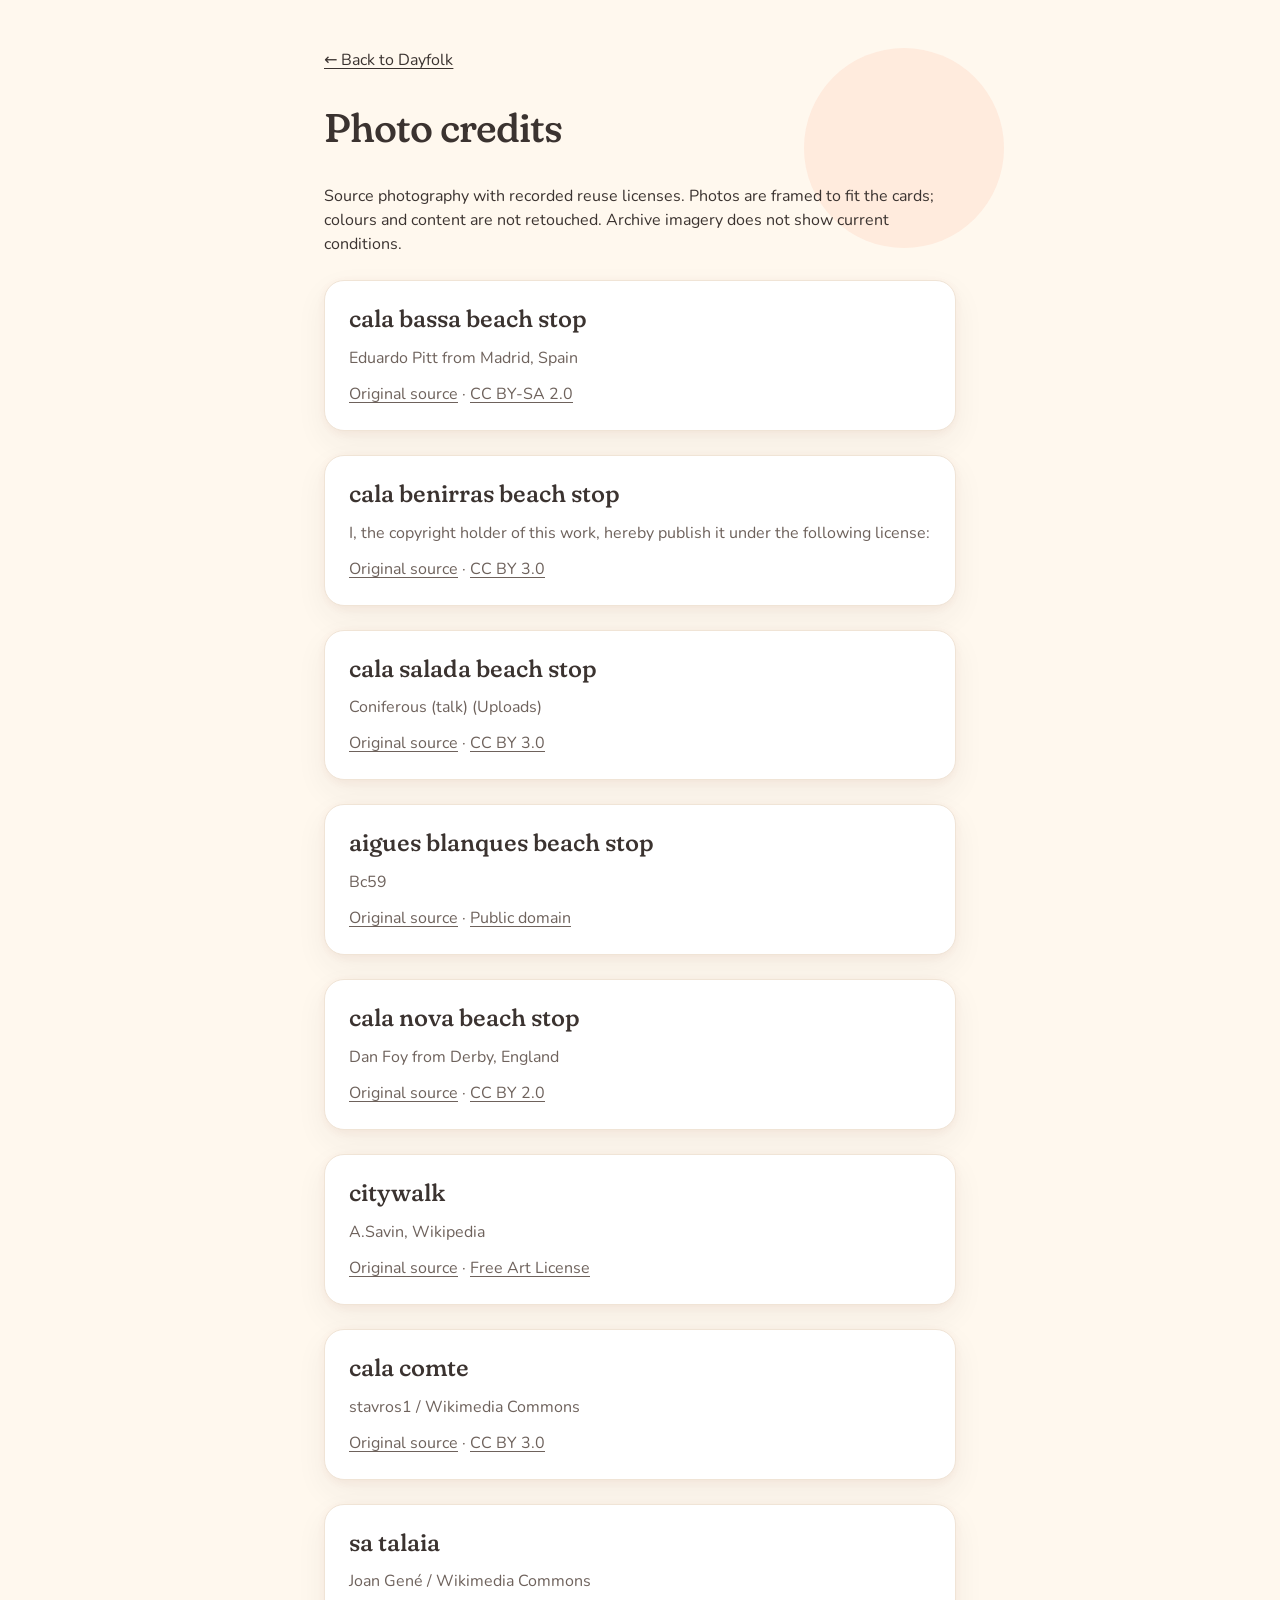
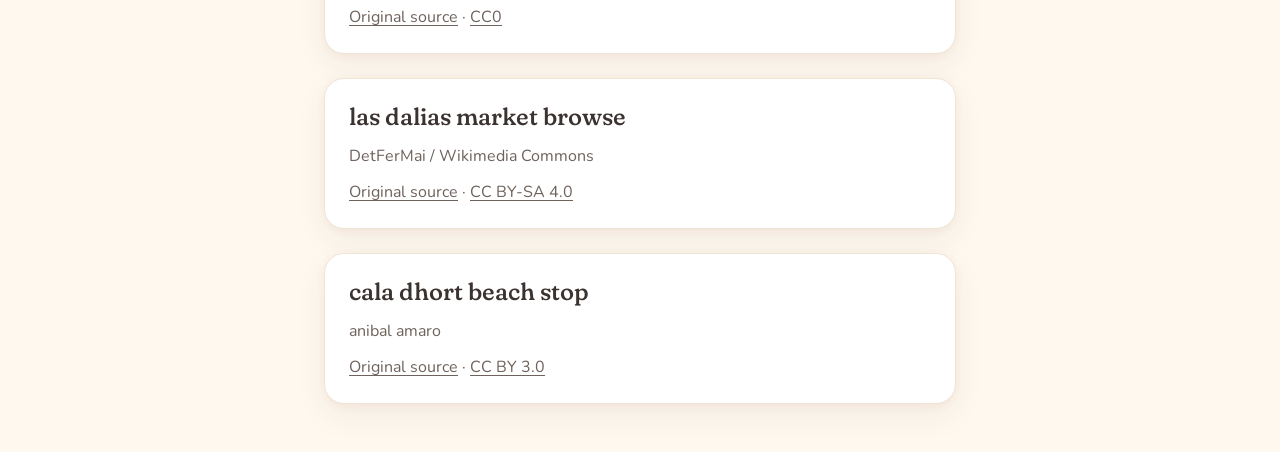
==== credits.html @ a199639f "Publish Dayfolk website with licensed photos and public source credits" ====
<!doctype html><html lang="en"><head><meta charset="utf-8"><meta name="viewport" content="width=device-width,initial-scale=1"><title>Photo credits — Dayfolk</title><link rel="stylesheet" href="summer-planner.css"></head><body><main class="setup-screen"><a href="index.html">← Back to Dayfolk</a><h1 style="margin:32px 0">Photo credits</h1><p>Source photography with recorded reuse licenses. Photos are framed to fit the cards; colours and content are not retouched. Archive imagery does not show current conditions.</p><section class="taste-note" style="margin-top:24px"><h2>cala bassa beach stop</h2><p>Eduardo Pitt from Madrid, Spain</p><p><a href="https://commons.wikimedia.org/wiki/File:Cala_Bassa_(Ibiza)_(190295961).jpg">Original source</a> · <a href="https://creativecommons.org/licenses/by-sa/2.0/">CC BY-SA 2.0</a></p></section><section class="taste-note" style="margin-top:24px"><h2>cala benirras beach stop</h2><p>I, the copyright holder of this work, hereby publish it under the following license:</p><p><a href="https://commons.wikimedia.org/wiki/File:Cala_Benirras_Ibiza_18_May_2011_(1).JPG">Original source</a> · <a href="https://creativecommons.org/licenses/by/3.0/">CC BY 3.0</a></p></section><section class="taste-note" style="margin-top:24px"><h2>cala salada beach stop</h2><p>Coniferous (talk) (Uploads)</p><p><a href="https://commons.wikimedia.org/wiki/File:Cala_Salada,_near_Sant_Antoni.jpg">Original source</a> · <a href="https://creativecommons.org/licenses/by/3.0/">CC BY 3.0</a></p></section><section class="taste-note" style="margin-top:24px"><h2>aigues blanques beach stop</h2><p>Bc59</p><p><a href="https://commons.wikimedia.org/wiki/File:Platja_de_s%27Aigua_Blanca_Eivissa.jpg">Original source</a> · <a href="https://commons.wikimedia.org/">Public domain</a></p></section><section class="taste-note" style="margin-top:24px"><h2>cala nova beach stop</h2><p>Dan Foy from Derby, England</p><p><a href="https://commons.wikimedia.org/wiki/File:Cala_Nova_Eivissa.jpg">Original source</a> · <a href="https://creativecommons.org/licenses/by/2.0/">CC BY 2.0</a></p></section><section class="taste-note" style="margin-top:24px"><h2>citywalk</h2><p>A.Savin, Wikipedia</p><p><a href="https://commons.wikimedia.org/wiki/File:Ibiza_City_from_Mirador_asv2023-04_img6.jpg">Original source</a> · <a href="https://artlibre.org/licence/lal/en/">Free Art License</a></p></section><section class="taste-note" style="margin-top:24px"><h2>cala comte</h2><p>stavros1 / Wikimedia Commons</p><p><a href="https://commons.wikimedia.org/wiki/File:Cala_Conta_Ibiza_17_May_2011_(1).JPG">Original source</a> · <a href="https://creativecommons.org/licenses/by/3.0/">CC BY 3.0</a></p></section><section class="taste-note" style="margin-top:24px"><h2>sa talaia</h2><p>Joan Gené / Wikimedia Commons</p><p><a href="https://commons.wikimedia.org/wiki/File:Sant_Josep_de_sa_Talaia._Talaiassa._Vistes_(3).jpg">Original source</a> · <a href="https://creativecommons.org/publicdomain/zero/1.0/">CC0</a></p></section><section class="taste-note" style="margin-top:24px"><h2>las dalias market browse</h2><p>DetFerMai / Wikimedia Commons</p><p><a href="https://commons.wikimedia.org/wiki/File:Mercadillo_Las_Dalias_en_Ibiza.jpg">Original source</a> · <a href="https://creativecommons.org/licenses/by-sa/4.0/">CC BY-SA 4.0</a></p></section><section class="taste-note" style="margin-top:24px"><h2>cala dhort beach stop</h2><p>anibal amaro</p><p><a href="https://commons.wikimedia.org/wiki/File:Cala_D%C2%B4Hort_-_panoramio.jpg">Original source</a> · <a href="https://creativecommons.org/licenses/by/3.0/">CC BY 3.0</a></p></section></main></body></html>
---- summer-planner.css ----
@import url('https://fonts.googleapis.com/css2?family=Fraunces:SOFT,wght@100,500;100,600&family=Nunito:wght@400;600;700;800&display=swap');
:root {
  color-scheme:light;
  --paper:#FFF8EE;--surface:#FFFFFF;--ink:#3B3330;--muted:#6E625C;--line:#F0E4D6;
  --primary:#B84A34;--primary-hover:#9E3D2B;--coral-tint:#FBE3DA;
  --peach:#FFD9C7;--peach-ink:#9A4A2E;--mint:#CDEFD9;--mint-ink:#2F6B4A;
  --sky:#CFE6F7;--sky-ink:#2C5F86;--lemon:#FFF1B8;--lemon-ink:#7A5E00;
  --lavender:#E3DBF7;--lavender-ink:#5B4A92;--sea:#C9EEEA;--sea-ink:#22665F;
  --rose:#FBD5D5;--rose-ink:#9B2C2C;
  --font-ui:'Nunito',ui-sans-serif,system-ui,sans-serif;--font-heading:'Fraunces',Georgia,serif;
  --text-xs:13px;--text-sm:14px;--text-body:16px;--text-lg:20px;--text-xl:24px;--text-2xl:32px;--text-3xl:40px;
  --space-1:8px;--space-2:16px;--space-3:24px;--space-4:32px;--space-5:40px;--space-6:48px;
  --radius-control:12px;--radius-card:20px;--radius-pill:999px;
  --shadow:0 2px 8px rgba(184,74,52,.06),0 12px 32px rgba(59,51,48,.06);
  --motion:200ms;--ease:ease-out;--category:var(--mint);--category-ink:var(--mint-ink);
}
:root[data-theme='dark']{color-scheme:dark;--paper:#22202E;--surface:#302D3D;--ink:#FFF8EE;--muted:#D2C8C2;--line:#62596D;--coral-tint:#51372F;--peach:#E7C9BB;--mint:#BFDCCB;--sky:#BDD3E4;--lemon:#E8DCA8;--lavender:#CEC7E3;--sea:#B8DAD6;--peach-ink:#7C3924;--mint-ink:#245238;--sky-ink:#244D6B;--lemon-ink:#614B00;--sea-ink:#1B514A;--shadow:0 4px 24px rgba(0,0,0,.18)}
*{box-sizing:border-box} [hidden]{display:none!important} html{scroll-behavior:smooth;scroll-padding-top:24px} body{margin:0;min-width:320px;background:var(--paper);color:var(--ink);font:400 var(--text-body)/1.5 var(--font-ui)}
button,input,select,textarea{font:inherit}button,a,input,select,summary{touch-action:manipulation}button,a,summary{ -webkit-tap-highlight-color:transparent}button{cursor:pointer;color:inherit}a{color:inherit;text-underline-offset:3px}button:disabled{cursor:not-allowed;opacity:.65}button:focus-visible,a:focus-visible,input:focus-visible,select:focus-visible,summary:focus-visible{outline:3px solid var(--ink);outline-offset:4px}h1,h2,h3,p{margin:0}h1,h2,h3{font-family:var(--font-heading);font-weight:500;font-variation-settings:'SOFT' 100;line-height:1.2}h1{font-size:var(--text-3xl);letter-spacing:-.025em}h2{font-size:var(--text-xl)}h3{font-size:var(--text-lg)}p{line-height:1.5}small{font-size:var(--text-sm)}
[data-tint='mint']{--category:var(--mint);--category-ink:var(--mint-ink)}[data-tint='sky']{--category:var(--sky);--category-ink:var(--sky-ink)}[data-tint='peach']{--category:var(--peach);--category-ink:var(--peach-ink)}[data-tint='lemon']{--category:var(--lemon);--category-ink:var(--lemon-ink)}[data-tint='lavender']{--category:var(--lavender);--category-ink:var(--lavender-ink)}[data-tint='sea']{--category:var(--sea);--category-ink:var(--sea-ink)}
.button,.icon-button,.feedback-btn,.move-item,.remove-item,.view-tabs button,.period-tabs button,.filter-chip{min-height:44px;min-width:44px;border:1px solid var(--line);border-radius:var(--radius-control);padding:8px 16px;background:var(--surface);color:var(--ink);font-size:var(--text-body);font-weight:700;transition:background var(--motion) var(--ease),transform var(--motion) var(--ease);text-decoration:none;display:inline-flex;align-items:center;justify-content:center;gap:8px}.button:hover,.feedback-btn:hover,.filter-chip:hover{transform:translateY(-2px)}.button.primary{background:var(--primary);border-color:var(--primary);color:#FFF}.button.primary:hover{background:var(--primary-hover)}.button.secondary,.button.soft{background:var(--surface)}.button.ghost,.icon-button{background:transparent;border-color:transparent}.button.tiny{font-size:var(--text-sm)}.button.primary:disabled{opacity:1;background:var(--line);border-color:var(--line);color:var(--ink)}
input:not([type='checkbox']):not([type='radio']),select{min-width:0;width:100%;min-height:48px;padding:12px 16px;border:1px solid var(--muted);border-radius:var(--radius-control);background:var(--surface);color:var(--ink)}input::placeholder{color:var(--muted);opacity:1}input[type='checkbox'],input[type='radio']{width:24px;height:24px;accent-color:var(--sea-ink);flex-shrink:0;margin:0}.check-label{display:flex;align-items:center;gap:16px;min-height:48px;padding:8px 0}label{font-weight:700}.setup-field{display:grid;gap:8px;font-size:16px}.setup-field>span{display:flex;gap:12px;align-items:center}.setup-field small,.field-hint{color:var(--muted);font-weight:400;font-size:14px}.form-error{background:var(--rose);color:var(--rose-ink);padding:16px;border-radius:12px}
.skip-link{position:fixed;top:8px;left:8px;transform:translateY(-200%);z-index:100;background:var(--surface);padding:16px}.skip-link:focus{transform:none}.brand{display:flex;align-items:center;gap:12px;font-size:24px;font-weight:800;letter-spacing:-.04em}.brand-mark{display:grid;place-items:center;background:var(--lemon);color:var(--lemon-ink);width:44px;height:44px;border-radius:50%;font-size:24px}.eyebrow,.rail-caption{font-family:var(--font-ui);font-size:13px;letter-spacing:.06em;color:var(--muted);margin-bottom:8px;font-weight:800}.setup-screen{max-width:680px;margin:0 auto;padding:48px 24px;min-height:100vh;position:relative}.setup-screen:before{content:'';position:absolute;z-index:-1;width:200px;height:200px;border-radius:50%;background:var(--peach);opacity:.45;top:48px;right:-24px}.setup-brand{margin-bottom:40px}.setup-progress{display:flex;gap:8px;margin-bottom:32px}.setup-progress span{height:6px;flex:1;background:var(--line);border-radius:999px}.setup-progress span.active{background:var(--sea-ink)}.setup-step{display:grid;gap:24px}.setup-step h1{font-size:40px}.setup-step>.eyebrow{display:none}.setup-step>p:not(.eyebrow){color:var(--muted)}.setup-options,.setup-fields,.form-grid{display:grid;grid-template-columns:repeat(2,minmax(0,1fr));gap:16px}.choice-card{display:flex;align-items:flex-start;gap:12px;padding:20px;background:var(--surface);border:1px solid var(--line);border-radius:20px;cursor:pointer}.choice-card:has(input:checked){background:var(--sea);border-color:var(--sea-ink);color:var(--sea-ink)}.choice-card strong,.choice-card small{display:block}.choice-card small{font-size:14px;font-weight:400;margin-top:4px}.setup-hint,.setup-summary{padding:16px;background:var(--surface);border-radius:16px;color:var(--muted);font-size:16px}.setup-summary{background:var(--mint);color:var(--mint-ink)}.setup-actions{display:flex;justify-content:flex-end;gap:16px;margin-top:32px}.setup-actions .primary{min-width:160px}
.app-shell{max-width:1600px;margin:auto;display:grid;grid-template-columns:224px minmax(0,1fr);min-height:100vh}.side-rail{padding:32px 24px;display:flex;flex-direction:column;gap:48px;border-right:1px solid var(--line)}.rail-nav{display:grid;gap:8px}.rail-link{display:flex;align-items:center;gap:12px;min-height:48px;padding:12px;border:0;border-radius:12px;text-decoration:none;background:transparent;font-weight:700;font-size:16px}.rail-link.active{background:var(--coral-tint);color:var(--ink)}.rail-icon{width:24px;text-align:center}.rail-count{margin-left:auto}.rail-bottom{margin-top:auto}.mini-note{background:var(--lemon);color:var(--lemon-ink);padding:20px;border-radius:20px}.mini-note strong{display:block;margin-bottom:8px}.mini-note p{font-size:14px}.main-area{padding:32px clamp(16px,3vw,48px) 64px;min-width:0}.topline,.top-actions,.crumb{display:flex;align-items:center;gap:16px;flex-wrap:wrap}.topline{justify-content:space-between;color:var(--muted);font-size:14px}.crumb .pin,.avatar,.live-dot,.context-sep,.edit-pencil{display:none}.date-pill{font-weight:700}.live-pill{font-size:13px}.intro{display:flex;justify-content:space-between;align-items:flex-end;gap:24px;margin:40px 0 24px}.intro h1{font-size:40px}.intro-copy{color:var(--muted);max-width:500px;margin-top:16px}.edit-budget{max-width:192px}.edit-budget label{font-size:14px}.budget-input{margin-top:8px}.daily-context{display:flex;flex-wrap:wrap;align-items:center;gap:8px 16px;color:var(--muted);margin-bottom:24px;font-size:14px}.area-hint{font-size:13px}.trailer,.idea-photo,.photo-overlay,.catalog-illustration{display:none!important}.planner-toolbar{display:flex;justify-content:space-between;align-items:center;gap:16px;padding-bottom:24px}.view-tabs{display:flex;border:1px solid var(--line);border-radius:16px;padding:4px;background:var(--surface)}.view-tabs button{border:0;background:transparent}.view-tabs button.active{background:var(--sea);color:var(--sea-ink)}.layout-grid{display:grid;grid-template-columns:minmax(0,1fr) minmax(320px,.85fr);gap:32px;align-items:start}.layout-grid>aside{display:grid;gap:24px;min-width:0}.section-head{margin:8px 0 24px}.section-head p{color:var(--muted);margin-top:12px}.type-filters{display:flex;flex-wrap:wrap;gap:8px;align-items:flex-start;margin:0 0 16px}.filter-chip{font-size:14px;border-radius:999px;padding:8px 12px;font-weight:700}.filter-chip.active{background:var(--category);color:var(--category-ink);border-color:var(--category-ink)}.more-interests{position:relative}.more-interests>summary{min-height:44px;display:flex;align-items:center;padding:8px 12px;border:1px solid var(--line);border-radius:999px;font-size:14px;font-weight:700;background:var(--surface)}.more-interests>div{display:flex;flex-wrap:wrap;gap:8px;max-width:360px;padding:16px;background:var(--surface);border-radius:16px;border:1px solid var(--line);margin-top:8px}.results-note{font-size:14px;color:var(--muted);margin-bottom:16px}.results-empty,.saved-empty,.plan-empty{padding:16px;color:var(--muted);font-size:16px}.ideas-list{display:grid;gap:16px}.idea-card{grid-template-columns:minmax(0,1fr);gap:16px;padding:24px;background:var(--surface);border:1px solid var(--line);border-radius:20px;box-shadow:var(--shadow)}.idea-topline{display:flex;align-items:center;gap:8px;flex-wrap:wrap;margin-bottom:12px}.cost-badge,.status-tag,.taste-chip{display:inline-flex;align-items:center;gap:8px;padding:4px 12px;border-radius:999px;background:var(--category);color:var(--category-ink);font-size:14px;font-weight:700}.cost-badge.free{background:var(--mint);color:var(--mint-ink)}.cost-badge.free:before{content:'✓'}.cost-badge.paid{background:var(--lemon);color:var(--lemon-ink)}.idea-title{font-size:24px}.idea-sub,.idea-facts{margin-top:16px;color:var(--muted);font-size:16px}.idea-facts{display:flex;flex-wrap:wrap;gap:8px 16px}.source-row{margin-top:16px;color:var(--muted);font-size:14px;line-height:1.6}.source-chip{font-size:14px}.activity-details{margin-top:16px}.activity-details summary,details>summary{cursor:pointer;min-height:44px;padding:8px 0;font-size:14px;color:var(--muted);font-weight:700}.idea-actions{display:flex;flex-wrap:wrap;gap:12px;align-items:center}.price{font-size:20px;font-weight:800;margin-right:auto}.price small{display:block;font-size:13px;font-weight:400;color:var(--muted)}.feedback-actions{display:flex;gap:8px;width:100%}.feedback-btn{flex:1;font-size:14px;font-weight:700;padding:8px}.feedback-btn.selected{background:var(--category);color:var(--category-ink);border-color:var(--category-ink)}.feedback-panel{border-top:1px solid var(--line);padding-top:16px}.feedback-panel p{font-weight:700;margin-bottom:12px}.reason-list{display:flex;flex-wrap:wrap;gap:8px}.reason{font:inherit;font-size:14px;min-height:44px;padding:8px 12px;border:1px solid var(--line);border-radius:12px;background:var(--surface);color:var(--ink)}.reason.selected{background:var(--sea);color:var(--sea-ink);border-color:var(--sea-ink)}#showMoreIdeas{width:100%;margin:24px 0 8px}.small-print{font-size:14px;color:var(--muted);margin-top:24px}.hidden-tours{margin:16px 0}.hidden-tours .idea-card{margin-top:16px}.snack-strip{background:var(--lemon);color:var(--lemon-ink);padding:20px;border-radius:20px;display:flex;gap:16px;flex-wrap:wrap;align-items:center;margin:24px 0}.snack-strip strong{display:block}.snack-strip p{font-size:14px}
.plan-panel,.taste-note,.saved-box{padding:24px;background:var(--surface);border:1px solid var(--line);border-radius:20px;box-shadow:var(--shadow)}.plan-top{display:flex;align-items:center;justify-content:space-between;gap:16px}.plan-day{font-size:14px;color:var(--muted)}.period-tabs{display:flex;flex-wrap:wrap;gap:8px;margin-top:16px}.period-tabs button{font-size:14px;padding:8px 12px}.period-tabs .active{background:var(--sea);color:var(--sea-ink);border-color:var(--sea-ink)}.plan-total{display:flex;justify-content:space-between;align-items:center;gap:16px;margin-top:24px;padding:16px 0;border-top:1px solid var(--line)}.plan-total span,.plan-total small{font-size:14px;color:var(--muted)}.plan-total strong{font-size:24px}.day-progress{display:flex;align-items:center;gap:16px;margin:24px 0}.day-progress p{font-size:14px;color:var(--muted);margin-top:4px}.progress-ring{--progress:0%;width:56px;height:56px;flex-shrink:0;border-radius:50%;display:grid;place-items:center;background:conic-gradient(var(--sea-ink) var(--progress),var(--line) 0)}.progress-ring span{display:grid;place-items:center;width:44px;height:44px;border-radius:50%;background:var(--surface);font-weight:800}.dayparts{display:grid;gap:24px}.daypart{background:var(--paper);border-radius:16px;padding:16px;min-width:0}.daypart-head{display:flex;justify-content:space-between;align-items:center;font-weight:800;margin-bottom:8px}.daypart-items{display:grid;gap:8px}.daypart.drag-over{outline:2px dashed var(--sea-ink)}.plan-item{display:grid;grid-template-columns:32px minmax(0,1fr) auto;gap:8px;align-items:start;padding:16px 8px;background:var(--surface);border-radius:12px;border-left:4px solid var(--category)}.plan-time{display:flex;align-items:center;justify-content:center;min-height:44px}.plan-time input{cursor:pointer}.plan-item-title{font-size:16px;font-weight:800;overflow-wrap:anywhere}.plan-item-sub{font-size:14px;color:var(--muted);margin-top:4px}.plan-controls{display:flex;flex-direction:column;gap:8px}.move-item,.remove-item{padding:4px;background:transparent;border:0}.remove-item{margin-top:16px}.completed .plan-item-title{text-decoration:line-through}.completed .plan-item-sub:after{content:' · Visited'}.plan-note,.trip-guide{font-size:14px;color:var(--muted);margin-top:24px;line-height:1.5}.plan-note{display:flex;gap:12px}.spark{color:var(--mint-ink)}.nearby-panel{display:none;margin-top:24px}.nearby-panel.open{display:block}.nearby-stop{margin-top:16px}.nearby-stop strong{font-size:14px;display:block;margin-bottom:8px}.nearby-links{display:flex;gap:8px;flex-wrap:wrap}.nearby-links a{display:flex;align-items:center;min-height:44px;padding:8px 12px;background:var(--mint);color:var(--mint-ink);border-radius:12px;font-size:14px}.nearby-note{font-size:14px;color:var(--muted);margin-top:16px}.shop-link{display:block;margin-top:16px;min-height:44px}.taste-note>p{font-size:16px;color:var(--muted);margin-top:12px}.taste-list{display:flex;flex-wrap:wrap;gap:8px;margin-top:16px}.taste-chip{background:var(--sea);color:var(--sea-ink)}.saved-list{display:grid;gap:12px;margin-top:16px}.saved-row{font-size:16px;padding:12px;border-radius:12px;background:var(--paper)}.day-closing{background:var(--lemon);color:var(--lemon-ink);padding:16px;border-radius:16px;margin-bottom:24px;animation:gentle-arrival 200ms ease-out}#finishDay{width:100%;margin-top:24px}
.calendar-heading{display:flex;align-items:center;gap:16px;margin-bottom:16px;flex-wrap:wrap}.calendar-heading h2{flex:1}.calendar-hint{color:var(--muted);margin-bottom:24px}.calendar-grid{display:grid;grid-template-columns:repeat(7,minmax(0,1fr));gap:8px;min-width:0}.weekday-label{font-size:14px;font-weight:800;color:var(--muted);padding:8px}.calendar-cell{display:flex;flex-direction:column;align-items:stretch;gap:8px;text-align:left;min-width:0;min-height:144px;padding:12px 8px;background:var(--surface);border:1px solid var(--line);border-radius:16px}.calendar-cell:hover{border-color:var(--muted)}.calendar-number{align-self:flex-start;display:grid;place-items:center;min-width:32px;min-height:32px;border-radius:50%;font-weight:800}.today .calendar-number{background:var(--primary);color:white}.outside-month{background:var(--paper)}.outside-month .calendar-number{color:var(--muted)}.calendar-event{display:block;background:var(--category);color:var(--category-ink);padding:8px;border-radius:8px;font-size:14px;line-height:1.35;overflow-wrap:anywhere}.calendar-empty{color:var(--muted);font-size:14px}.week-grid .calendar-cell{min-height:320px}
dialog{width:min(640px,calc(100% - 32px));max-height:calc(100dvh - 32px);overflow:auto;padding:32px;background:var(--surface);color:var(--ink);border:1px solid var(--line);border-radius:24px;box-shadow:var(--shadow)}dialog::backdrop{background:rgba(34,32,46,.35)}dialog form{display:grid;gap:20px}.dialog-head{display:flex;align-items:flex-start;justify-content:space-between;gap:16px;margin-bottom:24px}.dialog-head h2{font-size:32px}.dialog-actions{display:flex;gap:16px;justify-content:flex-end;margin-top:24px}#settingsDialog>.setup-field{margin:24px 0}#settingsDialog>details{margin-top:24px}#settingsTools{display:grid;gap:16px}#testRecordPanel{padding:16px;box-shadow:none}.toast{position:fixed;left:50%;bottom:32px;transform:translate(-50%,12px);max-width:min(560px,calc(100% - 32px));padding:16px 24px;border:1px solid var(--line);border-radius:16px;background:var(--surface);color:var(--ink);box-shadow:var(--shadow);z-index:100;opacity:0;pointer-events:none;transition:opacity 200ms ease-out,transform 200ms ease-out;font-size:16px}.toast.show{opacity:1;transform:translate(-50%,0)}.mobile-nav{display:none}@keyframes gentle-arrival{from{opacity:0;transform:translateY(4px)}to{opacity:1;transform:translateY(0)}}
@media(min-width:1200px){.plan-panel{position:relative}.side-rail{position:sticky;top:0;height:100vh}.week-grid .calendar-event{font-size:14px}}
@media(max-width:1100px){.app-shell{grid-template-columns:176px minmax(0,1fr)}.side-rail{padding:24px 16px}.layout-grid{grid-template-columns:minmax(0,1fr)}.layout-grid>aside{grid-row:1}.plan-panel .dayparts{grid-template-columns:repeat(2,minmax(0,1fr))}.calendar-cell{min-height:112px}.calendar-event{font-size:13px}.brand{font-size:20px}}
@media(max-width:700px){.app-shell{display:block}.side-rail{display:none}.main-area{padding:24px 16px 112px}.topline{gap:8px}.top-actions{width:100%;justify-content:space-between}.intro{margin:24px 0;align-items:flex-start;flex-direction:column}.intro h1{font-size:32px}.edit-budget{max-width:100%;width:100%}.edit-budget label{display:flex;align-items:center;justify-content:space-between;gap:16px}.budget-input{max-width:112px;margin:0}.intro-copy{font-size:16px}.planner-toolbar{position:sticky;top:0;background:var(--paper);z-index:5;padding:12px 0 16px;gap:8px}.planner-toolbar>.primary{font-size:14px;padding:8px 12px}.view-tabs button{font-size:14px;padding:8px 12px}.plan-panel,.taste-note,.saved-box,.idea-card{padding:20px}.plan-top{align-items:flex-start}.plan-panel .dayparts{grid-template-columns:1fr}.plan-item{padding:12px 8px}.calendar-grid{gap:4px}.weekday-label{padding:8px 0;font-size:13px}.calendar-cell{padding:8px 4px;min-height:88px;border-radius:12px}.calendar-number{font-size:14px;min-width:24px;min-height:24px}.calendar-event{font-size:13px;padding:4px;max-height:64px;overflow:hidden}.calendar-heading{gap:8px}.calendar-heading h2{font-size:20px}.calendar-heading .button{padding:8px}.calendar-grid.week-grid{display:flex;flex-direction:column}.week-grid .weekday-label{display:none}.week-grid .calendar-cell{min-height:120px;padding:16px}.week-grid .calendar-number{align-self:flex-start}.week-grid .calendar-event{font-size:16px;padding:8px}.mobile-nav{position:fixed;bottom:0;left:0;right:0;display:flex;justify-content:space-around;gap:4px;background:var(--surface);border-top:1px solid var(--line);padding:8px 8px max(8px,env(safe-area-inset-bottom));z-index:20}.mobile-nav a,.mobile-nav button{display:flex;flex-direction:column;align-items:center;justify-content:center;gap:4px;min-width:64px;min-height:52px;border:0;background:none;color:var(--ink);text-decoration:none;font-size:14px}.mobile-nav a>span:first-child{font-size:20px}.toast{bottom:96px}.setup-screen{padding:32px 16px}.setup-screen:before{width:144px;height:144px;right:16px}.setup-step h1{font-size:32px}.setup-brand{margin-bottom:32px}.setup-options,.setup-fields,.form-grid{grid-template-columns:1fr}.choice-card{padding:16px}.setup-actions .primary{flex:1}.setup-step{gap:20px}dialog{padding:24px}.dialog-head h2{font-size:24px}.dialog-actions .primary{flex:1}}
@media(prefers-reduced-motion:reduce){*,*:before,*:after{animation:none!important;transition:none!important;scroll-behavior:auto!important}}
:root[data-reduce-motion='true'] *{animation:none!important;transition:none!important;scroll-behavior:auto!important}
.plan-item{grid-template-columns:44px minmax(0,1fr) auto}.plan-time{width:44px;min-height:44px;cursor:pointer}.personal-timebox summary,.personal-timebox p{font-size:14px}.feedback-panel>details .reason{display:block;margin-top:8px}.toast .button{margin-left:16px}.saved-row>.button{display:block;margin-top:8px}.taste-note h3,.saved-box h3{font-family:var(--font-heading)}.form-grid>.setup-field{min-width:0}#quickParseHint{font-size:14px;color:var(--muted)}#settingsTools>.setup-field small{font-size:14px}#calendarScreen{overflow-x:auto}
@media(max-width:700px){.calendar-grid:not(.week-grid){min-width:344px}.plan-item{grid-template-columns:44px minmax(0,1fr) 44px}}

:root[data-theme="dark"] .progress-ring{background:conic-gradient(var(--sea) var(--progress),var(--line) 0)}:root[data-theme="dark"] .setup-progress span.active{background:var(--sea)}.spark{color:var(--muted)}button:disabled{opacity:1;color:var(--muted);background:var(--paper);border-style:dashed}
/* Photos support choosing; working calendar cells and day blocks remain quiet. */
.trailer{display:grid!important;grid-template-columns:minmax(0,1.25fr) minmax(240px,1fr);overflow:hidden;background:var(--surface);border:1px solid var(--line);border-radius:20px;margin:24px 0 32px;box-shadow:var(--shadow)}.trailer-visual{position:relative;min-height:300px;overflow:hidden;background:var(--sea)}.trailer-visual img{position:absolute;inset:0;width:100%;height:100%;object-fit:cover;object-position:center;display:block}.trailer-incoming{opacity:0;transition:opacity 500ms ease-in-out}.trailer-incoming.visible{opacity:1}.trailer-content{padding:24px;display:flex;flex-direction:column;align-items:flex-start;gap:16px}.trailer-content .eyebrow{margin:0}.trailer-title{font-size:32px}.trailer-caption{font-size:16px;color:var(--muted)}.trailer-credits,.trailer-disclaimer{font-size:13px;color:var(--muted)}.trailer-tools{display:flex;align-items:center;gap:8px;flex-wrap:wrap}.reel-count{font-size:14px;font-variant-numeric:tabular-nums;margin-right:8px}.reel-button{min-width:44px;min-height:44px;border:1px solid var(--muted);border-radius:12px;background:var(--surface);color:var(--ink);font-weight:700;padding:8px 16px}.idea-photo.has-photo{display:block!important;position:relative;overflow:hidden;border-radius:14px;background:var(--paper)}.idea-photo.has-photo img{display:block;width:100%;height:224px;object-fit:cover;object-position:center}.photo-attribution{display:flex;align-items:center;min-height:44px;padding:8px 12px;background:var(--paper);color:var(--muted);font-size:13px}.photo-provenance{font-size:14px;color:var(--muted);margin-top:16px}.sr-only{position:absolute;width:1px;height:1px;overflow:hidden;clip-path:inset(50%);white-space:nowrap}:root .trailer[hidden],:root .idea-photo[hidden]{display:none!important}
@media(max-width:700px){.trailer{grid-template-columns:1fr;margin:16px 0 24px}.trailer-visual{min-height:0;aspect-ratio:16/10}.trailer-content{padding:20px;gap:12px}.trailer-title{font-size:24px}.trailer-content .trailer-disclaimer{font-size:13px}.idea-photo.has-photo img{height:auto;aspect-ratio:16/10}}
@media(prefers-reduced-motion:reduce){.trailer-incoming{transition:none!important}}:root[data-reduce-motion='true'] .trailer-incoming{transition:none!important}

:root[data-theme="dark"] input[type="checkbox"],:root[data-theme="dark"] input[type="radio"]{accent-color:var(--sea)}
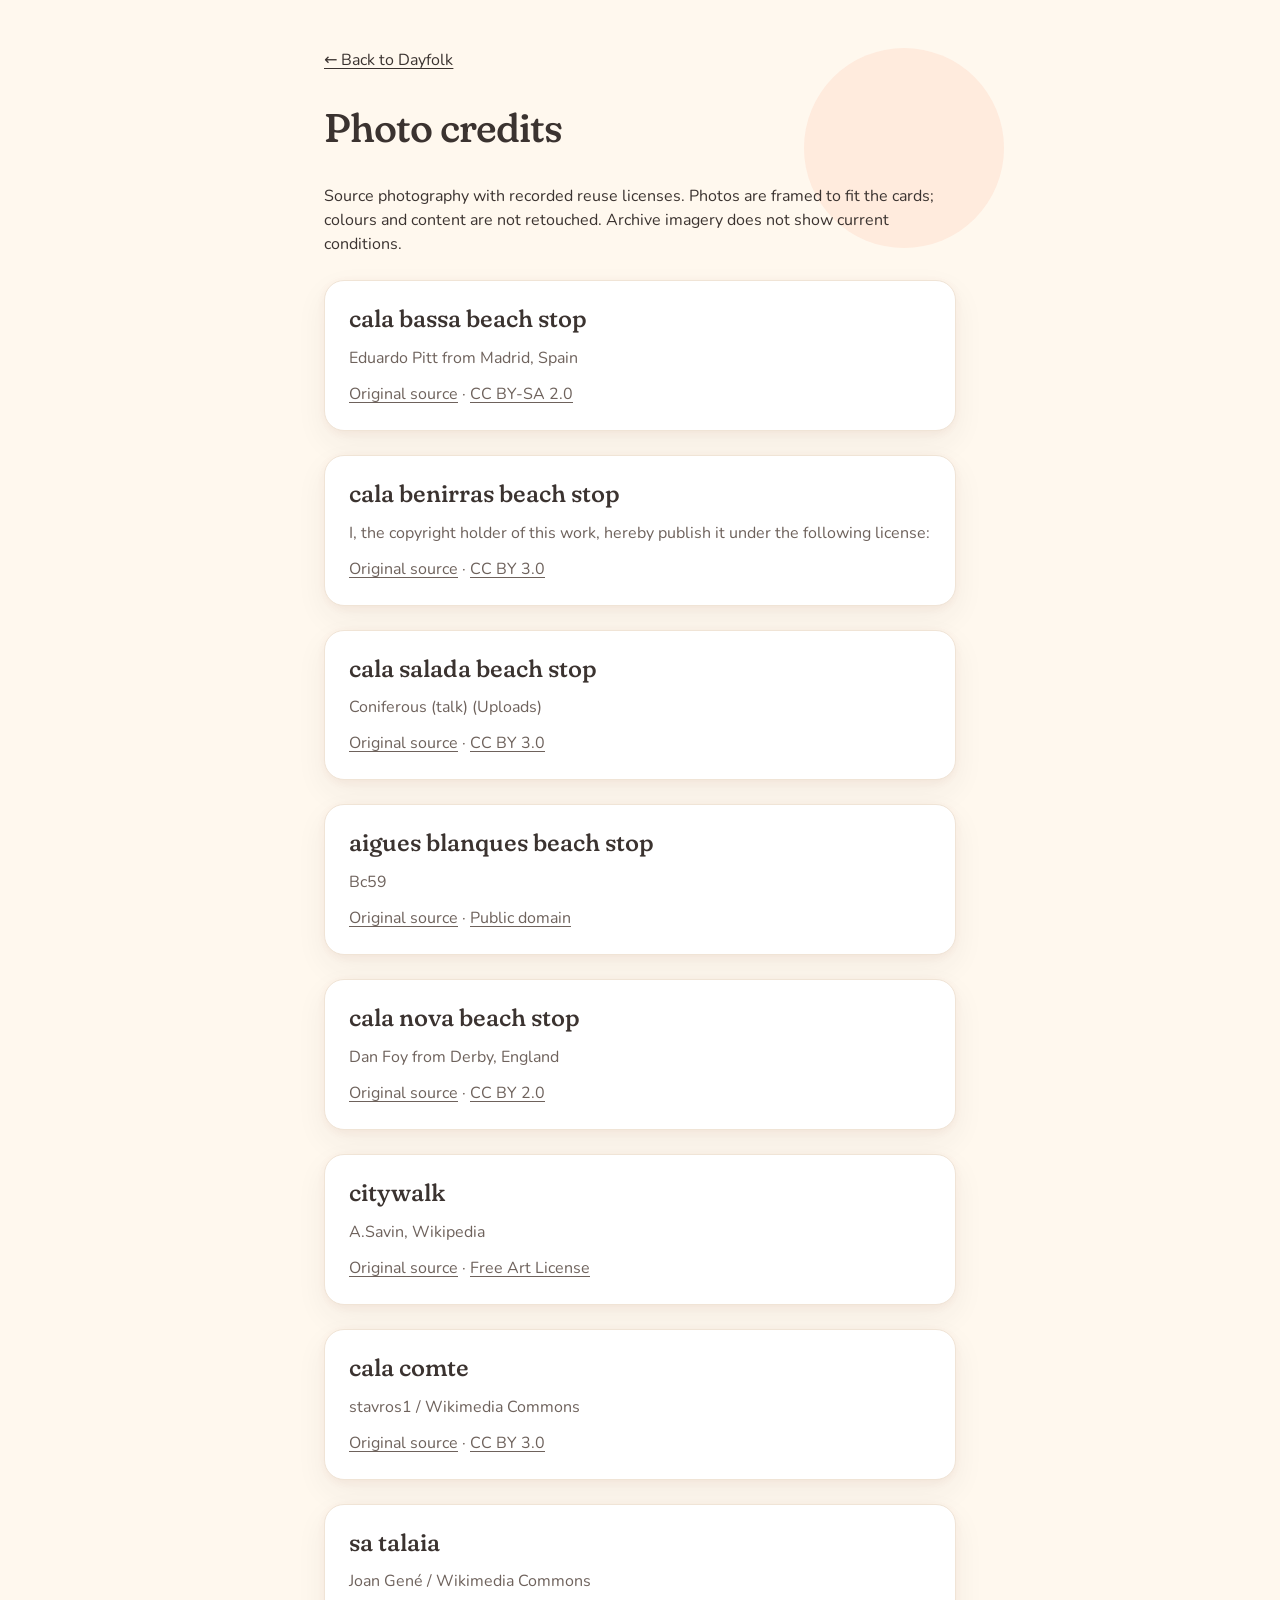
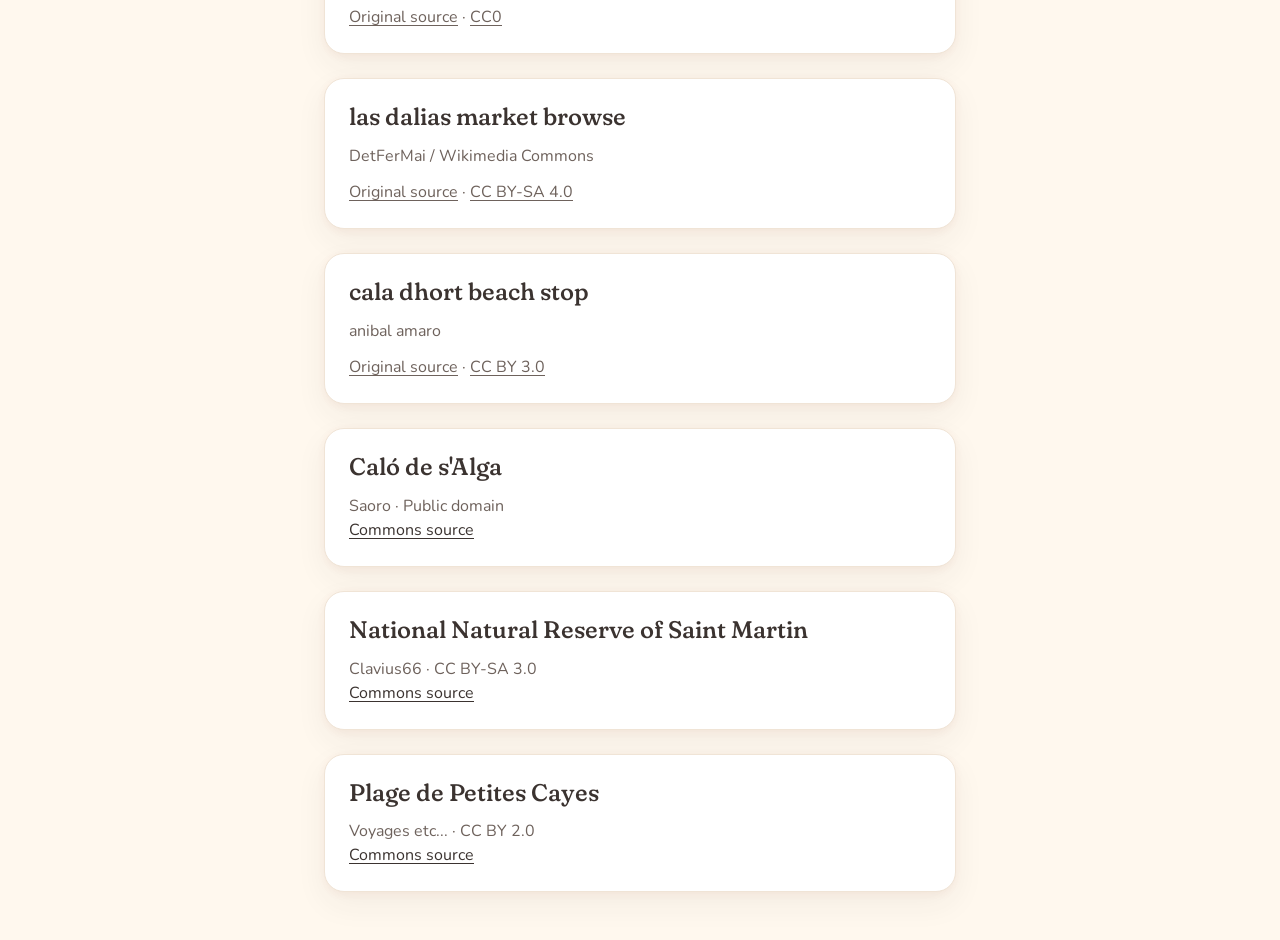
==== commit 60c301ee: "Publish regional activity collections and destination dropdown" ====
--- a/credits.html
+++ b/credits.html
@@ -1 +1 @@
-<!doctype html><html lang="en"><head><meta charset="utf-8"><meta name="viewport" content="width=device-width,initial-scale=1"><title>Photo credits — Dayfolk</title><link rel="stylesheet" href="summer-planner.css"></head><body><main class="setup-screen"><a href="index.html">← Back to Dayfolk</a><h1 style="margin:32px 0">Photo credits</h1><p>Source photography with recorded reuse licenses. Photos are framed to fit the cards; colours and content are not retouched. Archive imagery does not show current conditions.</p><section class="taste-note" style="margin-top:24px"><h2>cala bassa beach stop</h2><p>Eduardo Pitt from Madrid, Spain</p><p><a href="https://commons.wikimedia.org/wiki/File:Cala_Bassa_(Ibiza)_(190295961).jpg">Original source</a> · <a href="https://creativecommons.org/licenses/by-sa/2.0/">CC BY-SA 2.0</a></p></section><section class="taste-note" style="margin-top:24px"><h2>cala benirras beach stop</h2><p>I, the copyright holder of this work, hereby publish it under the following license:</p><p><a href="https://commons.wikimedia.org/wiki/File:Cala_Benirras_Ibiza_18_May_2011_(1).JPG">Original source</a> · <a href="https://creativecommons.org/licenses/by/3.0/">CC BY 3.0</a></p></section><section class="taste-note" style="margin-top:24px"><h2>cala salada beach stop</h2><p>Coniferous (talk) (Uploads)</p><p><a href="https://commons.wikimedia.org/wiki/File:Cala_Salada,_near_Sant_Antoni.jpg">Original source</a> · <a href="https://creativecommons.org/licenses/by/3.0/">CC BY 3.0</a></p></section><section class="taste-note" style="margin-top:24px"><h2>aigues blanques beach stop</h2><p>Bc59</p><p><a href="https://commons.wikimedia.org/wiki/File:Platja_de_s%27Aigua_Blanca_Eivissa.jpg">Original source</a> · <a href="https://commons.wikimedia.org/">Public domain</a></p></section><section class="taste-note" style="margin-top:24px"><h2>cala nova beach stop</h2><p>Dan Foy from Derby, England</p><p><a href="https://commons.wikimedia.org/wiki/File:Cala_Nova_Eivissa.jpg">Original source</a> · <a href="https://creativecommons.org/licenses/by/2.0/">CC BY 2.0</a></p></section><section class="taste-note" style="margin-top:24px"><h2>citywalk</h2><p>A.Savin, Wikipedia</p><p><a href="https://commons.wikimedia.org/wiki/File:Ibiza_City_from_Mirador_asv2023-04_img6.jpg">Original source</a> · <a href="https://artlibre.org/licence/lal/en/">Free Art License</a></p></section><section class="taste-note" style="margin-top:24px"><h2>cala comte</h2><p>stavros1 / Wikimedia Commons</p><p><a href="https://commons.wikimedia.org/wiki/File:Cala_Conta_Ibiza_17_May_2011_(1).JPG">Original source</a> · <a href="https://creativecommons.org/licenses/by/3.0/">CC BY 3.0</a></p></section><section class="taste-note" style="margin-top:24px"><h2>sa talaia</h2><p>Joan Gené / Wikimedia Commons</p><p><a href="https://commons.wikimedia.org/wiki/File:Sant_Josep_de_sa_Talaia._Talaiassa._Vistes_(3).jpg">Original source</a> · <a href="https://creativecommons.org/publicdomain/zero/1.0/">CC0</a></p></section><section class="taste-note" style="margin-top:24px"><h2>las dalias market browse</h2><p>DetFerMai / Wikimedia Commons</p><p><a href="https://commons.wikimedia.org/wiki/File:Mercadillo_Las_Dalias_en_Ibiza.jpg">Original source</a> · <a href="https://creativecommons.org/licenses/by-sa/4.0/">CC BY-SA 4.0</a></p></section><section class="taste-note" style="margin-top:24px"><h2>cala dhort beach stop</h2><p>anibal amaro</p><p><a href="https://commons.wikimedia.org/wiki/File:Cala_D%C2%B4Hort_-_panoramio.jpg">Original source</a> · <a href="https://creativecommons.org/licenses/by/3.0/">CC BY 3.0</a></p></section></main></body></html>
+<!doctype html><html lang="en"><head><meta charset="utf-8"><meta name="viewport" content="width=device-width,initial-scale=1"><title>Photo credits — Dayfolk</title><link rel="stylesheet" href="summer-planner.css"></head><body><main class="setup-screen"><a href="index.html">← Back to Dayfolk</a><h1 style="margin:32px 0">Photo credits</h1><p>Source photography with recorded reuse licenses. Photos are framed to fit the cards; colours and content are not retouched. Archive imagery does not show current conditions.</p><section class="taste-note" style="margin-top:24px"><h2>cala bassa beach stop</h2><p>Eduardo Pitt from Madrid, Spain</p><p><a href="https://commons.wikimedia.org/wiki/File:Cala_Bassa_(Ibiza)_(190295961).jpg">Original source</a> · <a href="https://creativecommons.org/licenses/by-sa/2.0/">CC BY-SA 2.0</a></p></section><section class="taste-note" style="margin-top:24px"><h2>cala benirras beach stop</h2><p>I, the copyright holder of this work, hereby publish it under the following license:</p><p><a href="https://commons.wikimedia.org/wiki/File:Cala_Benirras_Ibiza_18_May_2011_(1).JPG">Original source</a> · <a href="https://creativecommons.org/licenses/by/3.0/">CC BY 3.0</a></p></section><section class="taste-note" style="margin-top:24px"><h2>cala salada beach stop</h2><p>Coniferous (talk) (Uploads)</p><p><a href="https://commons.wikimedia.org/wiki/File:Cala_Salada,_near_Sant_Antoni.jpg">Original source</a> · <a href="https://creativecommons.org/licenses/by/3.0/">CC BY 3.0</a></p></section><section class="taste-note" style="margin-top:24px"><h2>aigues blanques beach stop</h2><p>Bc59</p><p><a href="https://commons.wikimedia.org/wiki/File:Platja_de_s%27Aigua_Blanca_Eivissa.jpg">Original source</a> · <a href="https://commons.wikimedia.org/">Public domain</a></p></section><section class="taste-note" style="margin-top:24px"><h2>cala nova beach stop</h2><p>Dan Foy from Derby, England</p><p><a href="https://commons.wikimedia.org/wiki/File:Cala_Nova_Eivissa.jpg">Original source</a> · <a href="https://creativecommons.org/licenses/by/2.0/">CC BY 2.0</a></p></section><section class="taste-note" style="margin-top:24px"><h2>citywalk</h2><p>A.Savin, Wikipedia</p><p><a href="https://commons.wikimedia.org/wiki/File:Ibiza_City_from_Mirador_asv2023-04_img6.jpg">Original source</a> · <a href="https://artlibre.org/licence/lal/en/">Free Art License</a></p></section><section class="taste-note" style="margin-top:24px"><h2>cala comte</h2><p>stavros1 / Wikimedia Commons</p><p><a href="https://commons.wikimedia.org/wiki/File:Cala_Conta_Ibiza_17_May_2011_(1).JPG">Original source</a> · <a href="https://creativecommons.org/licenses/by/3.0/">CC BY 3.0</a></p></section><section class="taste-note" style="margin-top:24px"><h2>sa talaia</h2><p>Joan Gené / Wikimedia Commons</p><p><a href="https://commons.wikimedia.org/wiki/File:Sant_Josep_de_sa_Talaia._Talaiassa._Vistes_(3).jpg">Original source</a> · <a href="https://creativecommons.org/publicdomain/zero/1.0/">CC0</a></p></section><section class="taste-note" style="margin-top:24px"><h2>las dalias market browse</h2><p>DetFerMai / Wikimedia Commons</p><p><a href="https://commons.wikimedia.org/wiki/File:Mercadillo_Las_Dalias_en_Ibiza.jpg">Original source</a> · <a href="https://creativecommons.org/licenses/by-sa/4.0/">CC BY-SA 4.0</a></p></section><section class="taste-note" style="margin-top:24px"><h2>cala dhort beach stop</h2><p>anibal amaro</p><p><a href="https://commons.wikimedia.org/wiki/File:Cala_D%C2%B4Hort_-_panoramio.jpg">Original source</a> · <a href="https://creativecommons.org/licenses/by/3.0/">CC BY 3.0</a></p></section><section class="taste-note" style="margin-top:24px"><h2>Caló de s&#x27;Alga</h2><p>Saoro · Public domain</p><a href="https://commons.wikimedia.org/wiki/File:Calodesalga.JPG">Commons source</a></section><section class="taste-note" style="margin-top:24px"><h2>National Natural Reserve of Saint Martin</h2><p>Clavius66 · CC BY-SA 3.0</p><a href="https://commons.wikimedia.org/wiki/File:Pinel_Island,_Saint_Martin.JPG">Commons source</a></section><section class="taste-note" style="margin-top:24px"><h2>Plage de Petites Cayes</h2><p>Voyages etc... · CC BY 2.0</p><a href="https://commons.wikimedia.org/wiki/File:Plage_de_Petites_Cayes_sur_l%27%C3%AEle_Saint_Martin_(12106765165)_(cropped).jpg">Commons source</a></section></main></body></html>
--- a/summer-planner.css
+++ b/summer-planner.css
@@ -40,3 +40,44 @@
 @media(prefers-reduced-motion:reduce){.trailer-incoming{transition:none!important}}:root[data-reduce-motion='true'] .trailer-incoming{transition:none!important}
 
 :root[data-theme="dark"] input[type="checkbox"],:root[data-theme="dark"] input[type="radio"]{accent-color:var(--sea)}
+
+/* Persistent planner: common region, proximity and progressive disclosure. */
+:root{--plan-bar-height:76px;--plan-top:24px;--planner-shadow:0 16px 40px rgba(59,51,48,.10)}
+:root[data-theme='dark']{--planner-shadow:0 16px 40px rgba(0,0,0,.28)}
+.layout-grid{grid-template-columns:minmax(0,1fr) minmax(340px,390px);gap:28px}
+.layout-grid>.planner-anchor{position:sticky;top:var(--plan-top);display:block;align-self:start;grid-row:auto;min-width:0}
+.plan-panel{display:grid;grid-template-rows:auto minmax(0,1fr) auto;max-height:calc(100dvh - 48px);padding:0;overflow:hidden;border:1px solid var(--coral-tint);border-radius:24px;box-shadow:var(--planner-shadow);scroll-margin-top:24px;background:var(--surface)}
+.plan-panel:focus-visible,.plan-scroll:focus-visible{outline:3px solid var(--ink);outline-offset:3px}
+.plan-header{padding:20px;background:linear-gradient(115deg,color-mix(in srgb,var(--peach) 35%,var(--surface)),color-mix(in srgb,var(--lemon) 30%,var(--surface)));border-bottom:1px solid var(--line)}
+.plan-top{gap:8px;align-items:flex-start}.plan-top h2{font-size:24px;margin-top:6px}.plan-day{font-size:12px;font-weight:800;letter-spacing:.05em;color:var(--ink)}
+.plan-header .plan-total{margin-top:12px;padding:0;border:0;gap:8px}.plan-total strong{font-size:20px;font-variant-numeric:tabular-nums}.plan-total div>span{font-size:12px}.plan-count{font-size:13px;color:var(--muted);margin-top:10px}
+.period-tabs{flex-wrap:nowrap;overflow-x:auto;scrollbar-width:thin;max-width:100%;padding:4px;margin-top:8px}.period-tabs button{flex-shrink:0}
+.plan-scroll{overflow-y:auto;overflow-x:hidden;min-height:0;scrollbar-width:thin;scrollbar-gutter:stable;scroll-padding:16px;padding:16px;overscroll-behavior:contain;-webkit-overflow-scrolling:touch}
+.plan-scroll .day-progress{margin:0 0 16px;gap:12px}.plan-scroll .progress-ring{width:40px;height:40px}.plan-scroll .progress-ring span{width:30px;height:30px;font-size:13px}.plan-scroll .day-progress strong{font-size:14px}.plan-scroll .day-progress p{font-size:12px}
+.plan-panel .dayparts{display:grid;grid-template-columns:1fr;gap:12px}.daypart{padding:12px;background:color-mix(in srgb,var(--lemon) 22%,var(--surface));border:1px solid var(--line);scroll-margin:16px}
+.daypart[data-period='afternoon']{background:color-mix(in srgb,var(--sea) 25%,var(--surface))}.daypart[data-period='evening']{background:color-mix(in srgb,var(--peach) 25%,var(--surface))}.daypart[data-period='night']{background:color-mix(in srgb,var(--lavender) 25%,var(--surface))}
+.daypart-head{font-size:14px}.plan-empty{border:1px dashed var(--muted);border-radius:10px;font-size:13px;padding:12px}.plan-item{grid-template-columns:44px minmax(0,1fr) 44px;padding:8px 0;gap:4px}.plan-item-info{min-width:0}.plan-item-info>.plan-item-title{font-size:14px;line-height:1.4;min-height:44px;display:list-item;padding:10px 0;color:var(--ink);font-weight:800;overflow-wrap:anywhere}.plan-item-sub{font-size:13px}.plan-controls{gap:0}.plan-controls .remove-item{margin:0}.plan-time{width:44px}.plan-item-info .personal-timebox{font-size:13px}
+.plan-footer{padding:12px 16px;display:flex;flex-wrap:wrap;align-items:center;justify-content:space-between;gap:4px 12px;background:var(--surface);border-top:1px solid var(--line)}
+.plan-footer>.primary{flex:1;font-size:14px}.plan-saved-link{display:flex;align-items:center;justify-content:center;min-height:44px;font-size:13px}.plan-support{margin-top:32px;display:grid;gap:20px}.plan-support .plan-note,.plan-support .trip-guide,.plan-support .nearby-panel{margin:0}.plan-support #finishDay{margin:0;max-width:320px}.plan-support .taste-note,.plan-support .saved-box{box-shadow:0 2px 8px rgba(59,51,48,.04)}
+.idea-card{box-shadow:0 2px 8px rgba(59,51,48,.04)}
+.plan-handle,.sheet-expand{display:none}.just-added{animation:slot-arrival 400ms ease-out}.plan-bar-added{animation:bar-arrival 350ms ease-out}
+@keyframes slot-arrival{0%{box-shadow:0 0 0 3px var(--sea-ink)}100%{box-shadow:0 0 0 0 transparent}}
+@keyframes bar-arrival{50%{transform:translateY(-3px)}}
+@media(min-width:1024px) and (max-width:1279px){.app-shell{grid-template-columns:144px minmax(0,1fr)}.side-rail{padding:24px 12px}.main-area{padding-inline:24px}.layout-grid{grid-template-columns:minmax(0,1fr) 340px;gap:20px}.rail-link{padding:10px 4px;font-size:13px;gap:6px}.rail-count{display:none}.brand{font-size:19px}.plan-top h2{font-size:22px}}
+@media(max-width:1023px){
+  html{scroll-padding-bottom:calc(var(--plan-bar-height) + env(safe-area-inset-bottom) + 16px)}
+  .app-shell{display:block}.side-rail{display:none}.main-area{padding-bottom:calc(var(--plan-bar-height) + env(safe-area-inset-bottom) + 40px)}
+  .layout-grid{display:block}.planner-browsing .mobile-nav{display:none!important}
+  .planner-browsing .planner-anchor{position:fixed;inset:auto 0 0;z-index:40;margin:0;top:auto;max-width:680px;margin-inline:auto}
+  .planner-browsing .plan-panel{border-radius:24px 24px 0 0;max-height:calc(100dvh - 12px);height:calc(var(--plan-bar-height) + env(safe-area-inset-bottom));grid-template-rows:var(--plan-bar-height) auto minmax(0,1fr) auto;padding-bottom:env(safe-area-inset-bottom);transition:height 280ms ease-out;box-shadow:0 -8px 32px rgba(59,51,48,.12)}
+  .planner-browsing .plan-panel[data-sheet='half']{height:55dvh;min-height:min(380px,calc(100dvh - 12px))}
+  .planner-browsing .plan-panel[data-sheet='full']{height:calc(100dvh - 12px)}
+  .plan-handle{position:relative;display:flex;align-items:center;text-align:left;gap:12px;width:100%;height:var(--plan-bar-height);padding:16px 20px 8px;border:0;background:var(--surface);color:var(--ink);touch-action:none}
+  .sheet-grabber{position:absolute;top:7px;left:calc(50% - 18px);width:36px;height:4px;background:var(--muted);border-radius:10px}.plan-bar-copy{display:grid;gap:2px;min-width:0;flex:1}.plan-bar-copy strong{font-size:14px}.plan-bar-copy strong span{font-size:11px;color:var(--muted)}#barSummary{font-size:13px;color:var(--muted);font-variant-numeric:tabular-nums}.sheet-chevron{font-size:24px;transition:transform 200ms ease-out}
+  .plan-panel:not([data-sheet='collapsed']) .sheet-chevron{transform:rotate(180deg)}
+  .planner-browsing .plan-panel[data-sheet='collapsed']>.plan-header,.planner-browsing .plan-panel[data-sheet='collapsed']>.plan-scroll,.planner-browsing .plan-panel[data-sheet='collapsed']>.plan-footer{visibility:hidden}
+  .sheet-expand{display:inline-flex;font-size:13px;padding:8px}.plan-header{padding:12px 16px}.plan-top h2{font-size:20px}.plan-header .plan-total{margin-top:6px}.plan-header .plan-total div>span{display:none}.plan-header .plan-total br{display:none}.plan-count{margin-top:4px}.plan-scroll{padding:12px 16px}.plan-scroll .day-progress{display:none}.plan-panel .dayparts{grid-template-columns:1fr}.plan-footer{padding:8px 16px}.plan-modal-open{overflow:hidden}.planner-browsing .toast{bottom:calc(var(--plan-bar-height) + env(safe-area-inset-bottom) + 12px);z-index:45}.plan-modal-open .toast{display:none}
+  .planner-toolbar{z-index:5}.plan-support{margin-bottom:16px}
+}
+@media(prefers-reduced-motion:reduce){.plan-panel,.plan-handle,.daypart{transition:none!important;animation:none!important}}
+@media(max-width:1023px){html:has(.planner-browsing .plan-panel[data-sheet='half']){scroll-padding-bottom:calc(max(55dvh,min(380px,calc(100dvh - 12px))) + 16px)}.planner-browsing:has(.plan-panel[data-sheet='half']) .main-area{padding-bottom:calc(max(55dvh,min(380px,calc(100dvh - 12px))) + 24px)}}
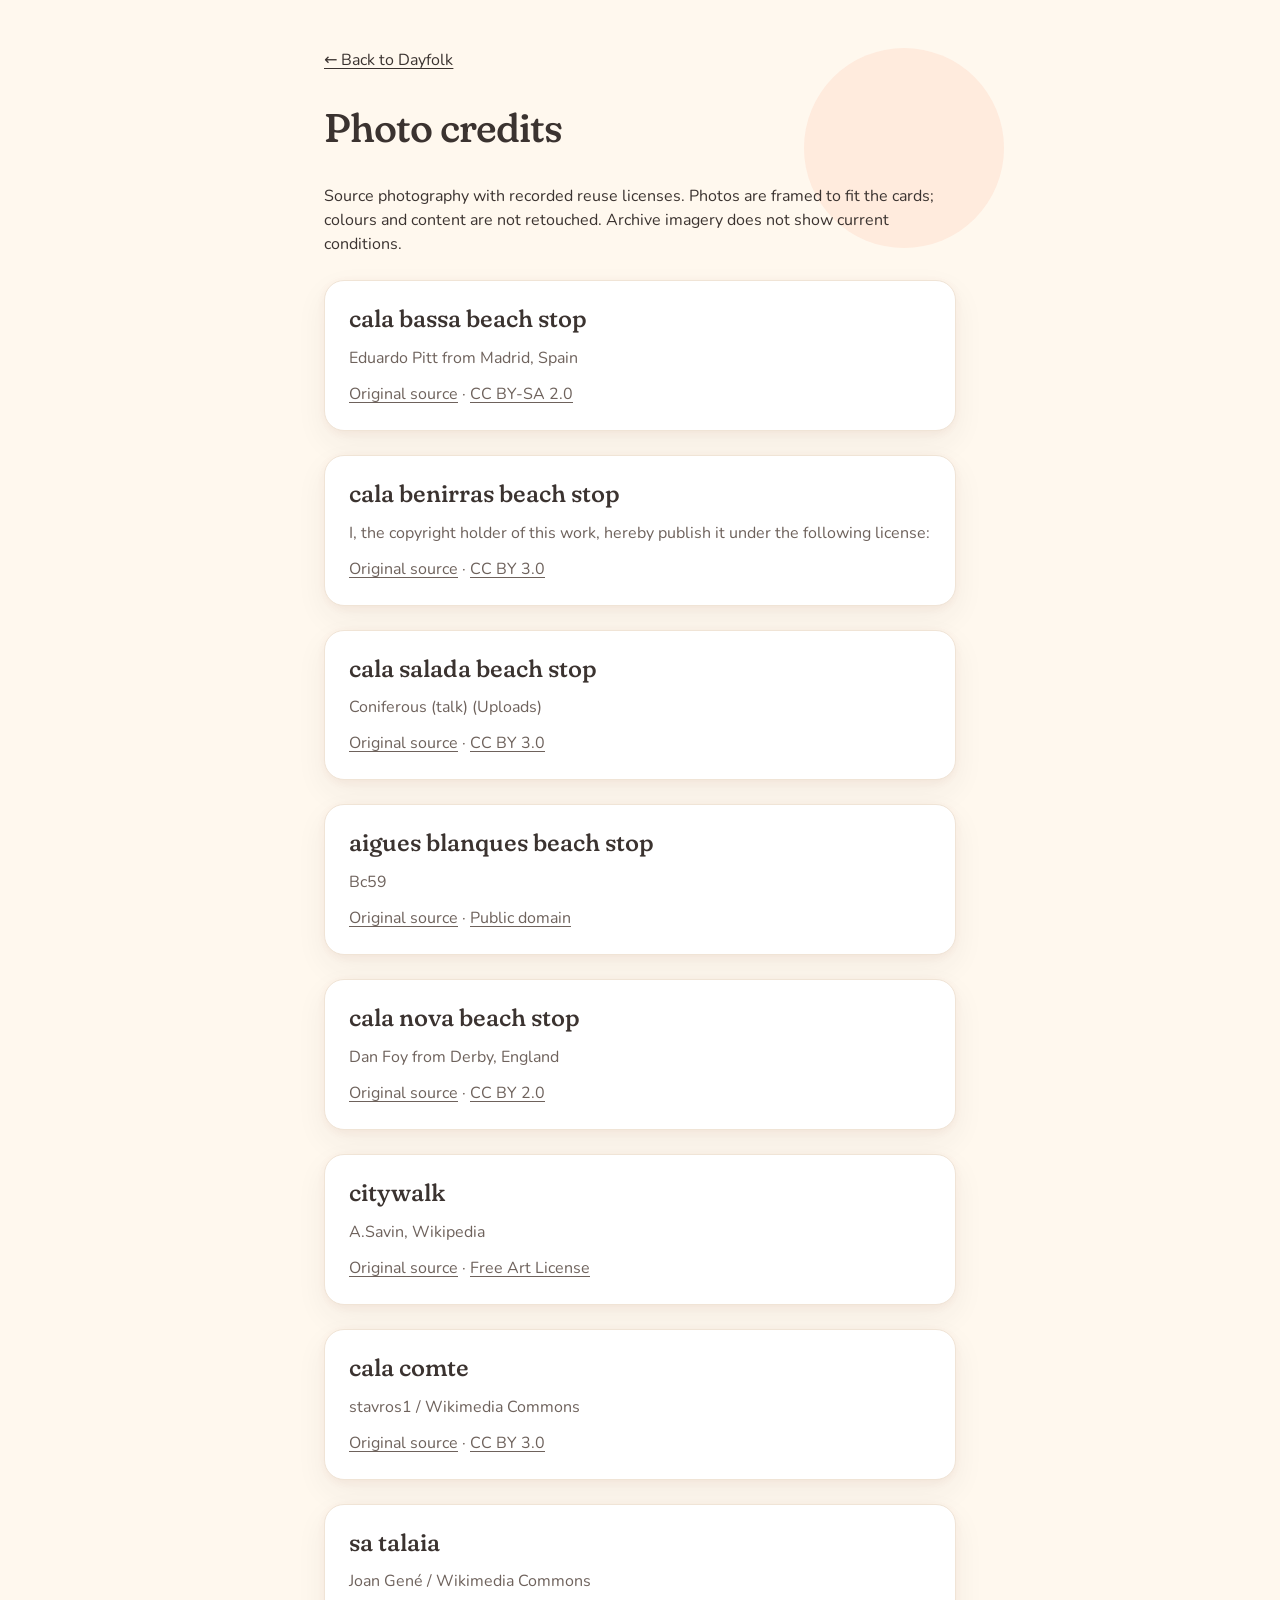
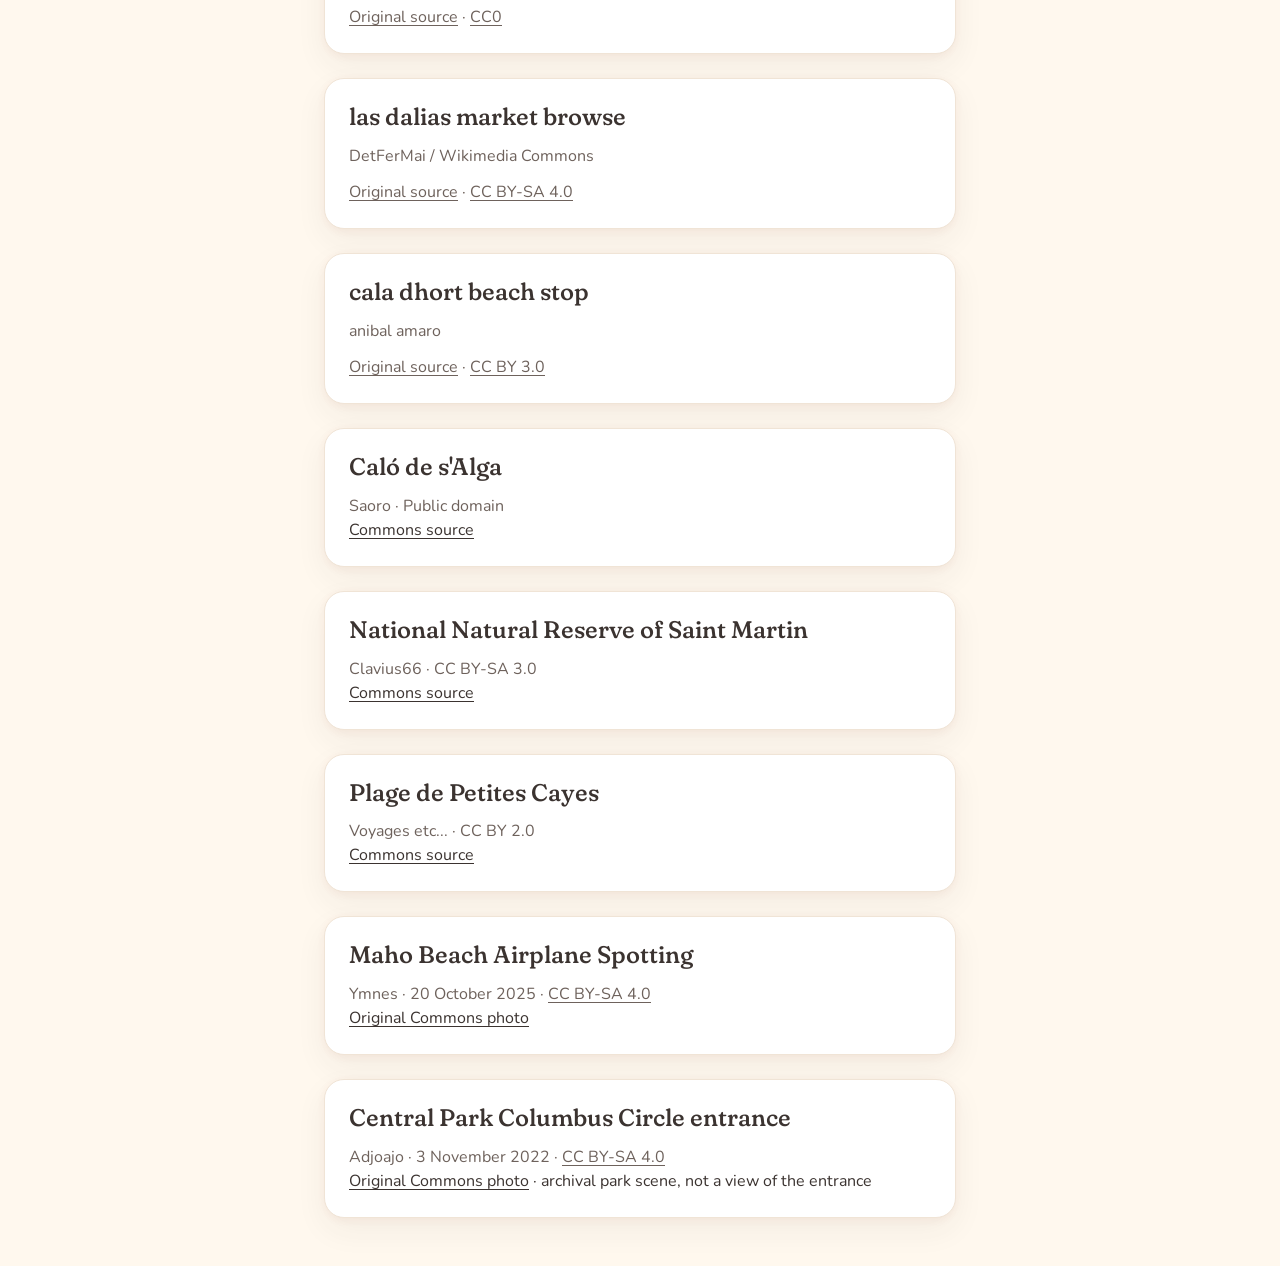
==== commit c706f39d: "feat(mup): four-region discovery, conservative availability, credited photos and NYC sources" ====
--- a/credits.html
+++ b/credits.html
@@ -1 +1 @@
-<!doctype html><html lang="en"><head><meta charset="utf-8"><meta name="viewport" content="width=device-width,initial-scale=1"><title>Photo credits — Dayfolk</title><link rel="stylesheet" href="summer-planner.css"></head><body><main class="setup-screen"><a href="index.html">← Back to Dayfolk</a><h1 style="margin:32px 0">Photo credits</h1><p>Source photography with recorded reuse licenses. Photos are framed to fit the cards; colours and content are not retouched. Archive imagery does not show current conditions.</p><section class="taste-note" style="margin-top:24px"><h2>cala bassa beach stop</h2><p>Eduardo Pitt from Madrid, Spain</p><p><a href="https://commons.wikimedia.org/wiki/File:Cala_Bassa_(Ibiza)_(190295961).jpg">Original source</a> · <a href="https://creativecommons.org/licenses/by-sa/2.0/">CC BY-SA 2.0</a></p></section><section class="taste-note" style="margin-top:24px"><h2>cala benirras beach stop</h2><p>I, the copyright holder of this work, hereby publish it under the following license:</p><p><a href="https://commons.wikimedia.org/wiki/File:Cala_Benirras_Ibiza_18_May_2011_(1).JPG">Original source</a> · <a href="https://creativecommons.org/licenses/by/3.0/">CC BY 3.0</a></p></section><section class="taste-note" style="margin-top:24px"><h2>cala salada beach stop</h2><p>Coniferous (talk) (Uploads)</p><p><a href="https://commons.wikimedia.org/wiki/File:Cala_Salada,_near_Sant_Antoni.jpg">Original source</a> · <a href="https://creativecommons.org/licenses/by/3.0/">CC BY 3.0</a></p></section><section class="taste-note" style="margin-top:24px"><h2>aigues blanques beach stop</h2><p>Bc59</p><p><a href="https://commons.wikimedia.org/wiki/File:Platja_de_s%27Aigua_Blanca_Eivissa.jpg">Original source</a> · <a href="https://commons.wikimedia.org/">Public domain</a></p></section><section class="taste-note" style="margin-top:24px"><h2>cala nova beach stop</h2><p>Dan Foy from Derby, England</p><p><a href="https://commons.wikimedia.org/wiki/File:Cala_Nova_Eivissa.jpg">Original source</a> · <a href="https://creativecommons.org/licenses/by/2.0/">CC BY 2.0</a></p></section><section class="taste-note" style="margin-top:24px"><h2>citywalk</h2><p>A.Savin, Wikipedia</p><p><a href="https://commons.wikimedia.org/wiki/File:Ibiza_City_from_Mirador_asv2023-04_img6.jpg">Original source</a> · <a href="https://artlibre.org/licence/lal/en/">Free Art License</a></p></section><section class="taste-note" style="margin-top:24px"><h2>cala comte</h2><p>stavros1 / Wikimedia Commons</p><p><a href="https://commons.wikimedia.org/wiki/File:Cala_Conta_Ibiza_17_May_2011_(1).JPG">Original source</a> · <a href="https://creativecommons.org/licenses/by/3.0/">CC BY 3.0</a></p></section><section class="taste-note" style="margin-top:24px"><h2>sa talaia</h2><p>Joan Gené / Wikimedia Commons</p><p><a href="https://commons.wikimedia.org/wiki/File:Sant_Josep_de_sa_Talaia._Talaiassa._Vistes_(3).jpg">Original source</a> · <a href="https://creativecommons.org/publicdomain/zero/1.0/">CC0</a></p></section><section class="taste-note" style="margin-top:24px"><h2>las dalias market browse</h2><p>DetFerMai / Wikimedia Commons</p><p><a href="https://commons.wikimedia.org/wiki/File:Mercadillo_Las_Dalias_en_Ibiza.jpg">Original source</a> · <a href="https://creativecommons.org/licenses/by-sa/4.0/">CC BY-SA 4.0</a></p></section><section class="taste-note" style="margin-top:24px"><h2>cala dhort beach stop</h2><p>anibal amaro</p><p><a href="https://commons.wikimedia.org/wiki/File:Cala_D%C2%B4Hort_-_panoramio.jpg">Original source</a> · <a href="https://creativecommons.org/licenses/by/3.0/">CC BY 3.0</a></p></section><section class="taste-note" style="margin-top:24px"><h2>Caló de s&#x27;Alga</h2><p>Saoro · Public domain</p><a href="https://commons.wikimedia.org/wiki/File:Calodesalga.JPG">Commons source</a></section><section class="taste-note" style="margin-top:24px"><h2>National Natural Reserve of Saint Martin</h2><p>Clavius66 · CC BY-SA 3.0</p><a href="https://commons.wikimedia.org/wiki/File:Pinel_Island,_Saint_Martin.JPG">Commons source</a></section><section class="taste-note" style="margin-top:24px"><h2>Plage de Petites Cayes</h2><p>Voyages etc... · CC BY 2.0</p><a href="https://commons.wikimedia.org/wiki/File:Plage_de_Petites_Cayes_sur_l%27%C3%AEle_Saint_Martin_(12106765165)_(cropped).jpg">Commons source</a></section></main></body></html>
+<!doctype html><html lang="en"><head><meta charset="utf-8"><meta name="viewport" content="width=device-width,initial-scale=1"><title>Photo credits — Dayfolk</title><link rel="stylesheet" href="summer-planner.css"></head><body><main class="setup-screen"><a href="index.html">← Back to Dayfolk</a><h1 style="margin:32px 0">Photo credits</h1><p>Source photography with recorded reuse licenses. Photos are framed to fit the cards; colours and content are not retouched. Archive imagery does not show current conditions.</p><section class="taste-note" style="margin-top:24px"><h2>cala bassa beach stop</h2><p>Eduardo Pitt from Madrid, Spain</p><p><a href="https://commons.wikimedia.org/wiki/File:Cala_Bassa_(Ibiza)_(190295961).jpg">Original source</a> · <a href="https://creativecommons.org/licenses/by-sa/2.0/">CC BY-SA 2.0</a></p></section><section class="taste-note" style="margin-top:24px"><h2>cala benirras beach stop</h2><p>I, the copyright holder of this work, hereby publish it under the following license:</p><p><a href="https://commons.wikimedia.org/wiki/File:Cala_Benirras_Ibiza_18_May_2011_(1).JPG">Original source</a> · <a href="https://creativecommons.org/licenses/by/3.0/">CC BY 3.0</a></p></section><section class="taste-note" style="margin-top:24px"><h2>cala salada beach stop</h2><p>Coniferous (talk) (Uploads)</p><p><a href="https://commons.wikimedia.org/wiki/File:Cala_Salada,_near_Sant_Antoni.jpg">Original source</a> · <a href="https://creativecommons.org/licenses/by/3.0/">CC BY 3.0</a></p></section><section class="taste-note" style="margin-top:24px"><h2>aigues blanques beach stop</h2><p>Bc59</p><p><a href="https://commons.wikimedia.org/wiki/File:Platja_de_s%27Aigua_Blanca_Eivissa.jpg">Original source</a> · <a href="https://commons.wikimedia.org/">Public domain</a></p></section><section class="taste-note" style="margin-top:24px"><h2>cala nova beach stop</h2><p>Dan Foy from Derby, England</p><p><a href="https://commons.wikimedia.org/wiki/File:Cala_Nova_Eivissa.jpg">Original source</a> · <a href="https://creativecommons.org/licenses/by/2.0/">CC BY 2.0</a></p></section><section class="taste-note" style="margin-top:24px"><h2>citywalk</h2><p>A.Savin, Wikipedia</p><p><a href="https://commons.wikimedia.org/wiki/File:Ibiza_City_from_Mirador_asv2023-04_img6.jpg">Original source</a> · <a href="https://artlibre.org/licence/lal/en/">Free Art License</a></p></section><section class="taste-note" style="margin-top:24px"><h2>cala comte</h2><p>stavros1 / Wikimedia Commons</p><p><a href="https://commons.wikimedia.org/wiki/File:Cala_Conta_Ibiza_17_May_2011_(1).JPG">Original source</a> · <a href="https://creativecommons.org/licenses/by/3.0/">CC BY 3.0</a></p></section><section class="taste-note" style="margin-top:24px"><h2>sa talaia</h2><p>Joan Gené / Wikimedia Commons</p><p><a href="https://commons.wikimedia.org/wiki/File:Sant_Josep_de_sa_Talaia._Talaiassa._Vistes_(3).jpg">Original source</a> · <a href="https://creativecommons.org/publicdomain/zero/1.0/">CC0</a></p></section><section class="taste-note" style="margin-top:24px"><h2>las dalias market browse</h2><p>DetFerMai / Wikimedia Commons</p><p><a href="https://commons.wikimedia.org/wiki/File:Mercadillo_Las_Dalias_en_Ibiza.jpg">Original source</a> · <a href="https://creativecommons.org/licenses/by-sa/4.0/">CC BY-SA 4.0</a></p></section><section class="taste-note" style="margin-top:24px"><h2>cala dhort beach stop</h2><p>anibal amaro</p><p><a href="https://commons.wikimedia.org/wiki/File:Cala_D%C2%B4Hort_-_panoramio.jpg">Original source</a> · <a href="https://creativecommons.org/licenses/by/3.0/">CC BY 3.0</a></p></section><section class="taste-note" style="margin-top:24px"><h2>Caló de s&#x27;Alga</h2><p>Saoro · Public domain</p><a href="https://commons.wikimedia.org/wiki/File:Calodesalga.JPG">Commons source</a></section><section class="taste-note" style="margin-top:24px"><h2>National Natural Reserve of Saint Martin</h2><p>Clavius66 · CC BY-SA 3.0</p><a href="https://commons.wikimedia.org/wiki/File:Pinel_Island,_Saint_Martin.JPG">Commons source</a></section><section class="taste-note" style="margin-top:24px"><h2>Plage de Petites Cayes</h2><p>Voyages etc... · CC BY 2.0</p><a href="https://commons.wikimedia.org/wiki/File:Plage_de_Petites_Cayes_sur_l%27%C3%AEle_Saint_Martin_(12106765165)_(cropped).jpg">Commons source</a></section><section class="taste-note" style="margin-top:24px"><h2>Maho Beach Airplane Spotting</h2><p>Ymnes · 20 October 2025 · <a href="https://creativecommons.org/licenses/by-sa/4.0/">CC BY-SA 4.0</a></p><a href="https://commons.wikimedia.org/wiki/File:Maho_Beach,_2025_-_6.jpg">Original Commons photo</a></section><section class="taste-note" style="margin-top:24px"><h2>Central Park Columbus Circle entrance</h2><p>Adjoajo · 3 November 2022 · <a href="https://creativecommons.org/licenses/by-sa/4.0/">CC BY-SA 4.0</a></p><a href="https://commons.wikimedia.org/wiki/File:Central_Park._New_York.jpg">Original Commons photo</a> · archival park scene, not a view of the entrance</section></main></body></html>
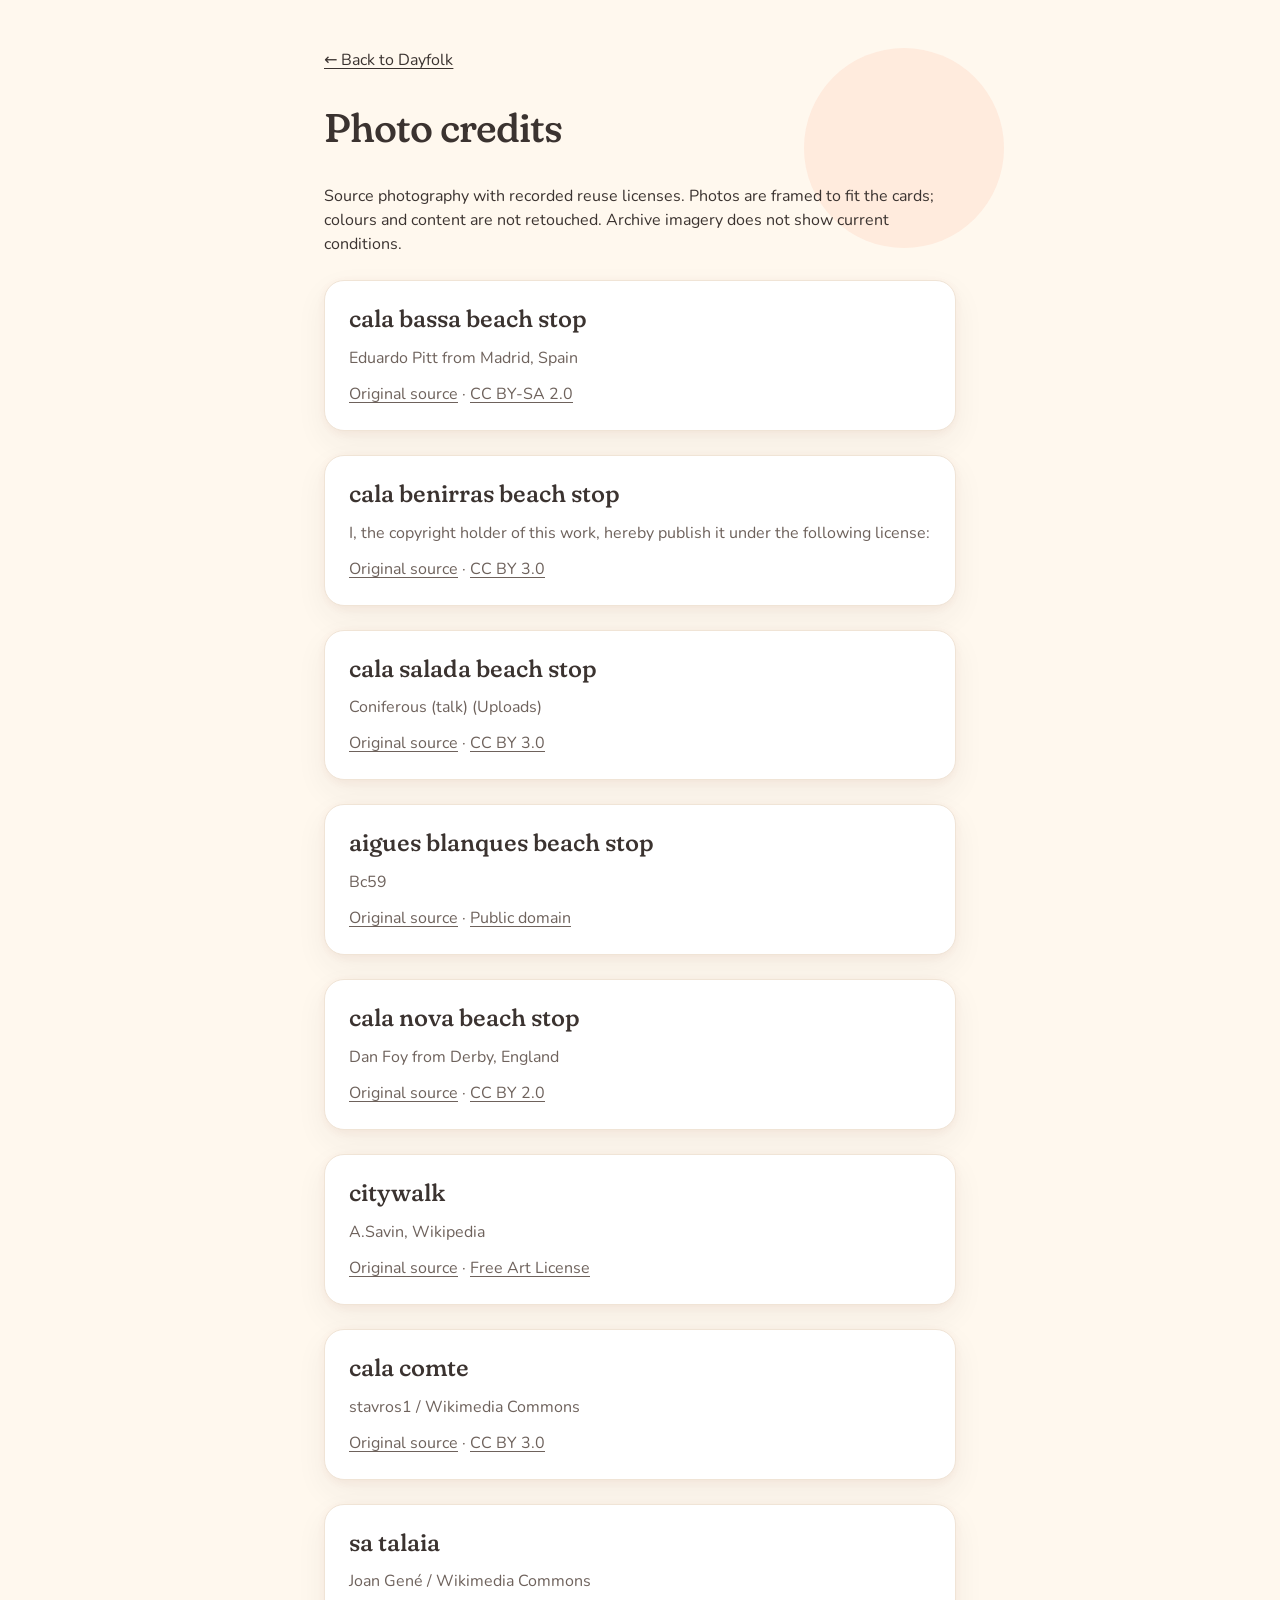
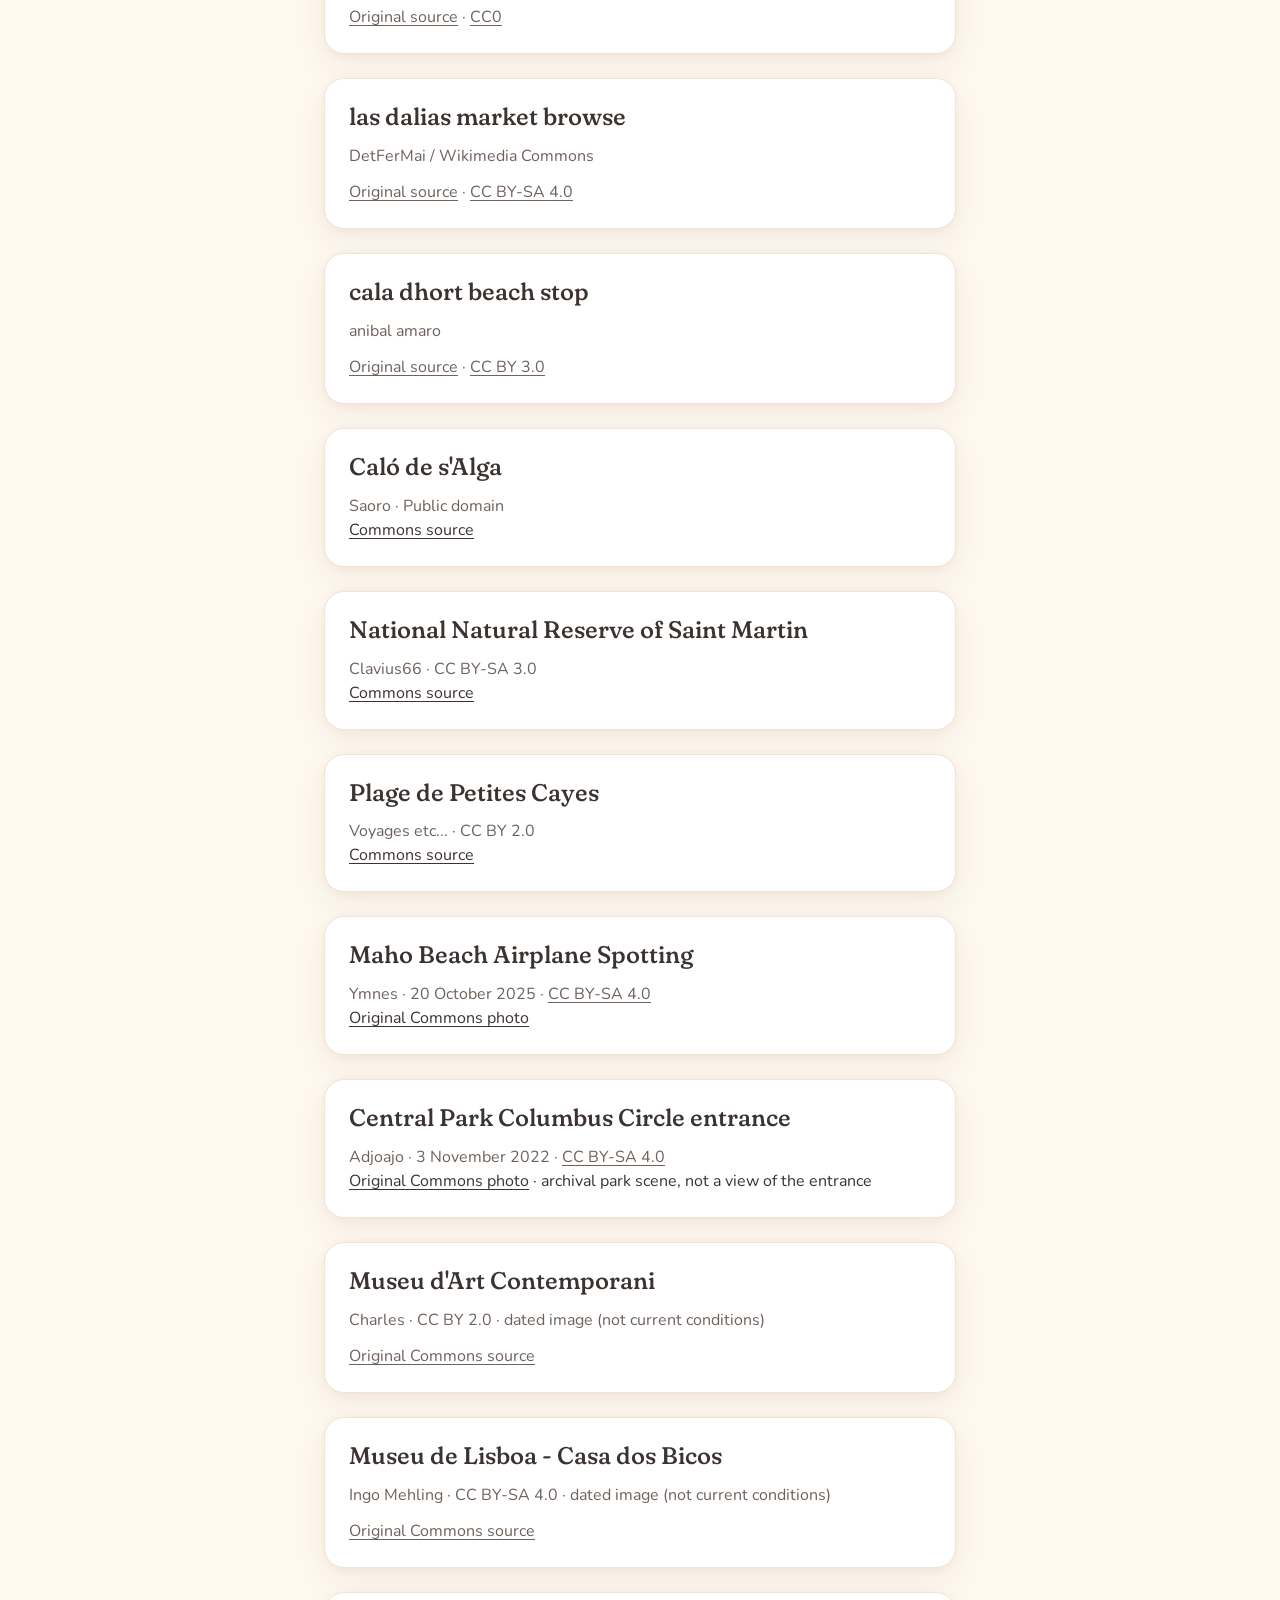
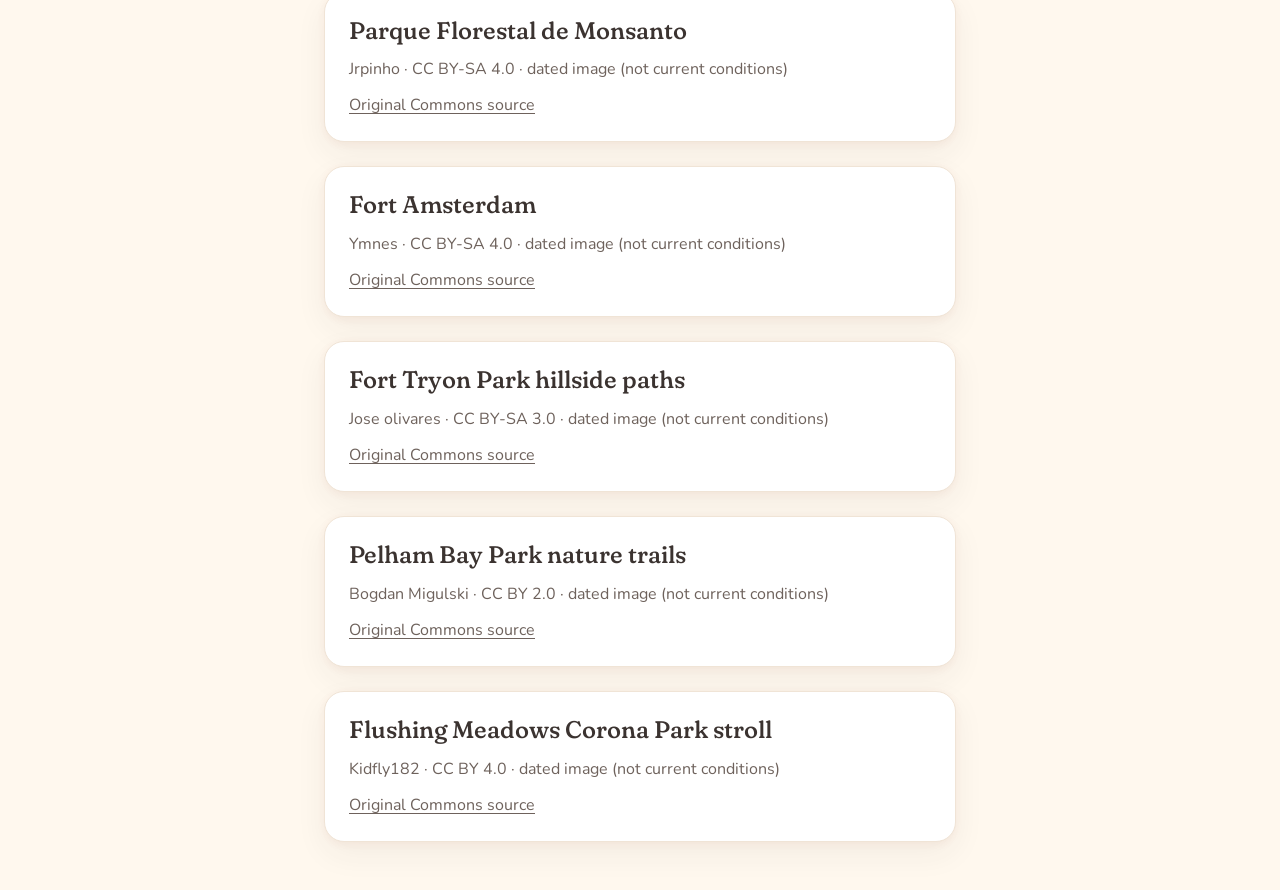
==== commit fbc0eab7: "feat(photos): add seven location-verified licensed Commons images with credits" ====
--- a/credits.html
+++ b/credits.html
@@ -1 +1 @@
-<!doctype html><html lang="en"><head><meta charset="utf-8"><meta name="viewport" content="width=device-width,initial-scale=1"><title>Photo credits — Dayfolk</title><link rel="stylesheet" href="summer-planner.css"></head><body><main class="setup-screen"><a href="index.html">← Back to Dayfolk</a><h1 style="margin:32px 0">Photo credits</h1><p>Source photography with recorded reuse licenses. Photos are framed to fit the cards; colours and content are not retouched. Archive imagery does not show current conditions.</p><section class="taste-note" style="margin-top:24px"><h2>cala bassa beach stop</h2><p>Eduardo Pitt from Madrid, Spain</p><p><a href="https://commons.wikimedia.org/wiki/File:Cala_Bassa_(Ibiza)_(190295961).jpg">Original source</a> · <a href="https://creativecommons.org/licenses/by-sa/2.0/">CC BY-SA 2.0</a></p></section><section class="taste-note" style="margin-top:24px"><h2>cala benirras beach stop</h2><p>I, the copyright holder of this work, hereby publish it under the following license:</p><p><a href="https://commons.wikimedia.org/wiki/File:Cala_Benirras_Ibiza_18_May_2011_(1).JPG">Original source</a> · <a href="https://creativecommons.org/licenses/by/3.0/">CC BY 3.0</a></p></section><section class="taste-note" style="margin-top:24px"><h2>cala salada beach stop</h2><p>Coniferous (talk) (Uploads)</p><p><a href="https://commons.wikimedia.org/wiki/File:Cala_Salada,_near_Sant_Antoni.jpg">Original source</a> · <a href="https://creativecommons.org/licenses/by/3.0/">CC BY 3.0</a></p></section><section class="taste-note" style="margin-top:24px"><h2>aigues blanques beach stop</h2><p>Bc59</p><p><a href="https://commons.wikimedia.org/wiki/File:Platja_de_s%27Aigua_Blanca_Eivissa.jpg">Original source</a> · <a href="https://commons.wikimedia.org/">Public domain</a></p></section><section class="taste-note" style="margin-top:24px"><h2>cala nova beach stop</h2><p>Dan Foy from Derby, England</p><p><a href="https://commons.wikimedia.org/wiki/File:Cala_Nova_Eivissa.jpg">Original source</a> · <a href="https://creativecommons.org/licenses/by/2.0/">CC BY 2.0</a></p></section><section class="taste-note" style="margin-top:24px"><h2>citywalk</h2><p>A.Savin, Wikipedia</p><p><a href="https://commons.wikimedia.org/wiki/File:Ibiza_City_from_Mirador_asv2023-04_img6.jpg">Original source</a> · <a href="https://artlibre.org/licence/lal/en/">Free Art License</a></p></section><section class="taste-note" style="margin-top:24px"><h2>cala comte</h2><p>stavros1 / Wikimedia Commons</p><p><a href="https://commons.wikimedia.org/wiki/File:Cala_Conta_Ibiza_17_May_2011_(1).JPG">Original source</a> · <a href="https://creativecommons.org/licenses/by/3.0/">CC BY 3.0</a></p></section><section class="taste-note" style="margin-top:24px"><h2>sa talaia</h2><p>Joan Gené / Wikimedia Commons</p><p><a href="https://commons.wikimedia.org/wiki/File:Sant_Josep_de_sa_Talaia._Talaiassa._Vistes_(3).jpg">Original source</a> · <a href="https://creativecommons.org/publicdomain/zero/1.0/">CC0</a></p></section><section class="taste-note" style="margin-top:24px"><h2>las dalias market browse</h2><p>DetFerMai / Wikimedia Commons</p><p><a href="https://commons.wikimedia.org/wiki/File:Mercadillo_Las_Dalias_en_Ibiza.jpg">Original source</a> · <a href="https://creativecommons.org/licenses/by-sa/4.0/">CC BY-SA 4.0</a></p></section><section class="taste-note" style="margin-top:24px"><h2>cala dhort beach stop</h2><p>anibal amaro</p><p><a href="https://commons.wikimedia.org/wiki/File:Cala_D%C2%B4Hort_-_panoramio.jpg">Original source</a> · <a href="https://creativecommons.org/licenses/by/3.0/">CC BY 3.0</a></p></section><section class="taste-note" style="margin-top:24px"><h2>Caló de s&#x27;Alga</h2><p>Saoro · Public domain</p><a href="https://commons.wikimedia.org/wiki/File:Calodesalga.JPG">Commons source</a></section><section class="taste-note" style="margin-top:24px"><h2>National Natural Reserve of Saint Martin</h2><p>Clavius66 · CC BY-SA 3.0</p><a href="https://commons.wikimedia.org/wiki/File:Pinel_Island,_Saint_Martin.JPG">Commons source</a></section><section class="taste-note" style="margin-top:24px"><h2>Plage de Petites Cayes</h2><p>Voyages etc... · CC BY 2.0</p><a href="https://commons.wikimedia.org/wiki/File:Plage_de_Petites_Cayes_sur_l%27%C3%AEle_Saint_Martin_(12106765165)_(cropped).jpg">Commons source</a></section><section class="taste-note" style="margin-top:24px"><h2>Maho Beach Airplane Spotting</h2><p>Ymnes · 20 October 2025 · <a href="https://creativecommons.org/licenses/by-sa/4.0/">CC BY-SA 4.0</a></p><a href="https://commons.wikimedia.org/wiki/File:Maho_Beach,_2025_-_6.jpg">Original Commons photo</a></section><section class="taste-note" style="margin-top:24px"><h2>Central Park Columbus Circle entrance</h2><p>Adjoajo · 3 November 2022 · <a href="https://creativecommons.org/licenses/by-sa/4.0/">CC BY-SA 4.0</a></p><a href="https://commons.wikimedia.org/wiki/File:Central_Park._New_York.jpg">Original Commons photo</a> · archival park scene, not a view of the entrance</section></main></body></html>
+<!doctype html><html lang="en"><head><meta charset="utf-8"><meta name="viewport" content="width=device-width,initial-scale=1"><title>Photo credits — Dayfolk</title><link rel="stylesheet" href="summer-planner.css"></head><body><main class="setup-screen"><a href="index.html">← Back to Dayfolk</a><h1 style="margin:32px 0">Photo credits</h1><p>Source photography with recorded reuse licenses. Photos are framed to fit the cards; colours and content are not retouched. Archive imagery does not show current conditions.</p><section class="taste-note" style="margin-top:24px"><h2>cala bassa beach stop</h2><p>Eduardo Pitt from Madrid, Spain</p><p><a href="https://commons.wikimedia.org/wiki/File:Cala_Bassa_(Ibiza)_(190295961).jpg">Original source</a> · <a href="https://creativecommons.org/licenses/by-sa/2.0/">CC BY-SA 2.0</a></p></section><section class="taste-note" style="margin-top:24px"><h2>cala benirras beach stop</h2><p>I, the copyright holder of this work, hereby publish it under the following license:</p><p><a href="https://commons.wikimedia.org/wiki/File:Cala_Benirras_Ibiza_18_May_2011_(1).JPG">Original source</a> · <a href="https://creativecommons.org/licenses/by/3.0/">CC BY 3.0</a></p></section><section class="taste-note" style="margin-top:24px"><h2>cala salada beach stop</h2><p>Coniferous (talk) (Uploads)</p><p><a href="https://commons.wikimedia.org/wiki/File:Cala_Salada,_near_Sant_Antoni.jpg">Original source</a> · <a href="https://creativecommons.org/licenses/by/3.0/">CC BY 3.0</a></p></section><section class="taste-note" style="margin-top:24px"><h2>aigues blanques beach stop</h2><p>Bc59</p><p><a href="https://commons.wikimedia.org/wiki/File:Platja_de_s%27Aigua_Blanca_Eivissa.jpg">Original source</a> · <a href="https://commons.wikimedia.org/">Public domain</a></p></section><section class="taste-note" style="margin-top:24px"><h2>cala nova beach stop</h2><p>Dan Foy from Derby, England</p><p><a href="https://commons.wikimedia.org/wiki/File:Cala_Nova_Eivissa.jpg">Original source</a> · <a href="https://creativecommons.org/licenses/by/2.0/">CC BY 2.0</a></p></section><section class="taste-note" style="margin-top:24px"><h2>citywalk</h2><p>A.Savin, Wikipedia</p><p><a href="https://commons.wikimedia.org/wiki/File:Ibiza_City_from_Mirador_asv2023-04_img6.jpg">Original source</a> · <a href="https://artlibre.org/licence/lal/en/">Free Art License</a></p></section><section class="taste-note" style="margin-top:24px"><h2>cala comte</h2><p>stavros1 / Wikimedia Commons</p><p><a href="https://commons.wikimedia.org/wiki/File:Cala_Conta_Ibiza_17_May_2011_(1).JPG">Original source</a> · <a href="https://creativecommons.org/licenses/by/3.0/">CC BY 3.0</a></p></section><section class="taste-note" style="margin-top:24px"><h2>sa talaia</h2><p>Joan Gené / Wikimedia Commons</p><p><a href="https://commons.wikimedia.org/wiki/File:Sant_Josep_de_sa_Talaia._Talaiassa._Vistes_(3).jpg">Original source</a> · <a href="https://creativecommons.org/publicdomain/zero/1.0/">CC0</a></p></section><section class="taste-note" style="margin-top:24px"><h2>las dalias market browse</h2><p>DetFerMai / Wikimedia Commons</p><p><a href="https://commons.wikimedia.org/wiki/File:Mercadillo_Las_Dalias_en_Ibiza.jpg">Original source</a> · <a href="https://creativecommons.org/licenses/by-sa/4.0/">CC BY-SA 4.0</a></p></section><section class="taste-note" style="margin-top:24px"><h2>cala dhort beach stop</h2><p>anibal amaro</p><p><a href="https://commons.wikimedia.org/wiki/File:Cala_D%C2%B4Hort_-_panoramio.jpg">Original source</a> · <a href="https://creativecommons.org/licenses/by/3.0/">CC BY 3.0</a></p></section><section class="taste-note" style="margin-top:24px"><h2>Caló de s&#x27;Alga</h2><p>Saoro · Public domain</p><a href="https://commons.wikimedia.org/wiki/File:Calodesalga.JPG">Commons source</a></section><section class="taste-note" style="margin-top:24px"><h2>National Natural Reserve of Saint Martin</h2><p>Clavius66 · CC BY-SA 3.0</p><a href="https://commons.wikimedia.org/wiki/File:Pinel_Island,_Saint_Martin.JPG">Commons source</a></section><section class="taste-note" style="margin-top:24px"><h2>Plage de Petites Cayes</h2><p>Voyages etc... · CC BY 2.0</p><a href="https://commons.wikimedia.org/wiki/File:Plage_de_Petites_Cayes_sur_l%27%C3%AEle_Saint_Martin_(12106765165)_(cropped).jpg">Commons source</a></section><section class="taste-note" style="margin-top:24px"><h2>Maho Beach Airplane Spotting</h2><p>Ymnes · 20 October 2025 · <a href="https://creativecommons.org/licenses/by-sa/4.0/">CC BY-SA 4.0</a></p><a href="https://commons.wikimedia.org/wiki/File:Maho_Beach,_2025_-_6.jpg">Original Commons photo</a></section><section class="taste-note" style="margin-top:24px"><h2>Central Park Columbus Circle entrance</h2><p>Adjoajo · 3 November 2022 · <a href="https://creativecommons.org/licenses/by-sa/4.0/">CC BY-SA 4.0</a></p><a href="https://commons.wikimedia.org/wiki/File:Central_Park._New_York.jpg">Original Commons photo</a> · archival park scene, not a view of the entrance</section><section class="taste-note" style="margin-top:24px"><h2>Museu d'Art Contemporani</h2><p>Charles · CC BY 2.0 · dated image (not current conditions)</p><p><a href="https://commons.wikimedia.org/wiki/File:Museu_d'Art_Contemporani_d'Eivissa%2C_Ibiza%2C_Illes_Balears%2C_Espa%C3%B1a_(53981896055).jpg">Original Commons source</a></p></section><section class="taste-note" style="margin-top:24px"><h2>Museu de Lisboa - Casa dos Bicos</h2><p>Ingo Mehling · CC BY-SA 4.0 · dated image (not current conditions)</p><p><a href="https://commons.wikimedia.org/wiki/File:Lissabon_-_Casa_dos_Bicos.jpg">Original Commons source</a></p></section><section class="taste-note" style="margin-top:24px"><h2>Parque Florestal de Monsanto</h2><p>Jrpinho · CC BY-SA 4.0 · dated image (not current conditions)</p><p><a href="https://commons.wikimedia.org/wiki/File:Parque_Florestal_de_Monsanto_(Lisboa).jpg">Original Commons source</a></p></section><section class="taste-note" style="margin-top:24px"><h2>Fort Amsterdam</h2><p>Ymnes · CC BY-SA 4.0 · dated image (not current conditions)</p><p><a href="https://commons.wikimedia.org/wiki/File:Fort_Amsterdam_(Sint_Maarten)_2025_-_08.jpg">Original Commons source</a></p></section><section class="taste-note" style="margin-top:24px"><h2>Fort Tryon Park hillside paths</h2><p>Jose olivares · CC BY-SA 3.0 · dated image (not current conditions)</p><p><a href="https://commons.wikimedia.org/wiki/File:Fort_Tryon_Park.JPG">Original Commons source</a></p></section><section class="taste-note" style="margin-top:24px"><h2>Pelham Bay Park nature trails</h2><p>Bogdan Migulski · CC BY 2.0 · dated image (not current conditions)</p><p><a href="https://commons.wikimedia.org/wiki/File:Pelham_Bay_Park_(2548628412).jpg">Original Commons source</a></p></section><section class="taste-note" style="margin-top:24px"><h2>Flushing Meadows Corona Park stroll</h2><p>Kidfly182 · CC BY 4.0 · dated image (not current conditions)</p><p><a href="https://commons.wikimedia.org/wiki/File:Flushing_Meadow_Unisphere.jpg">Original Commons source</a></p></section></main></body></html>
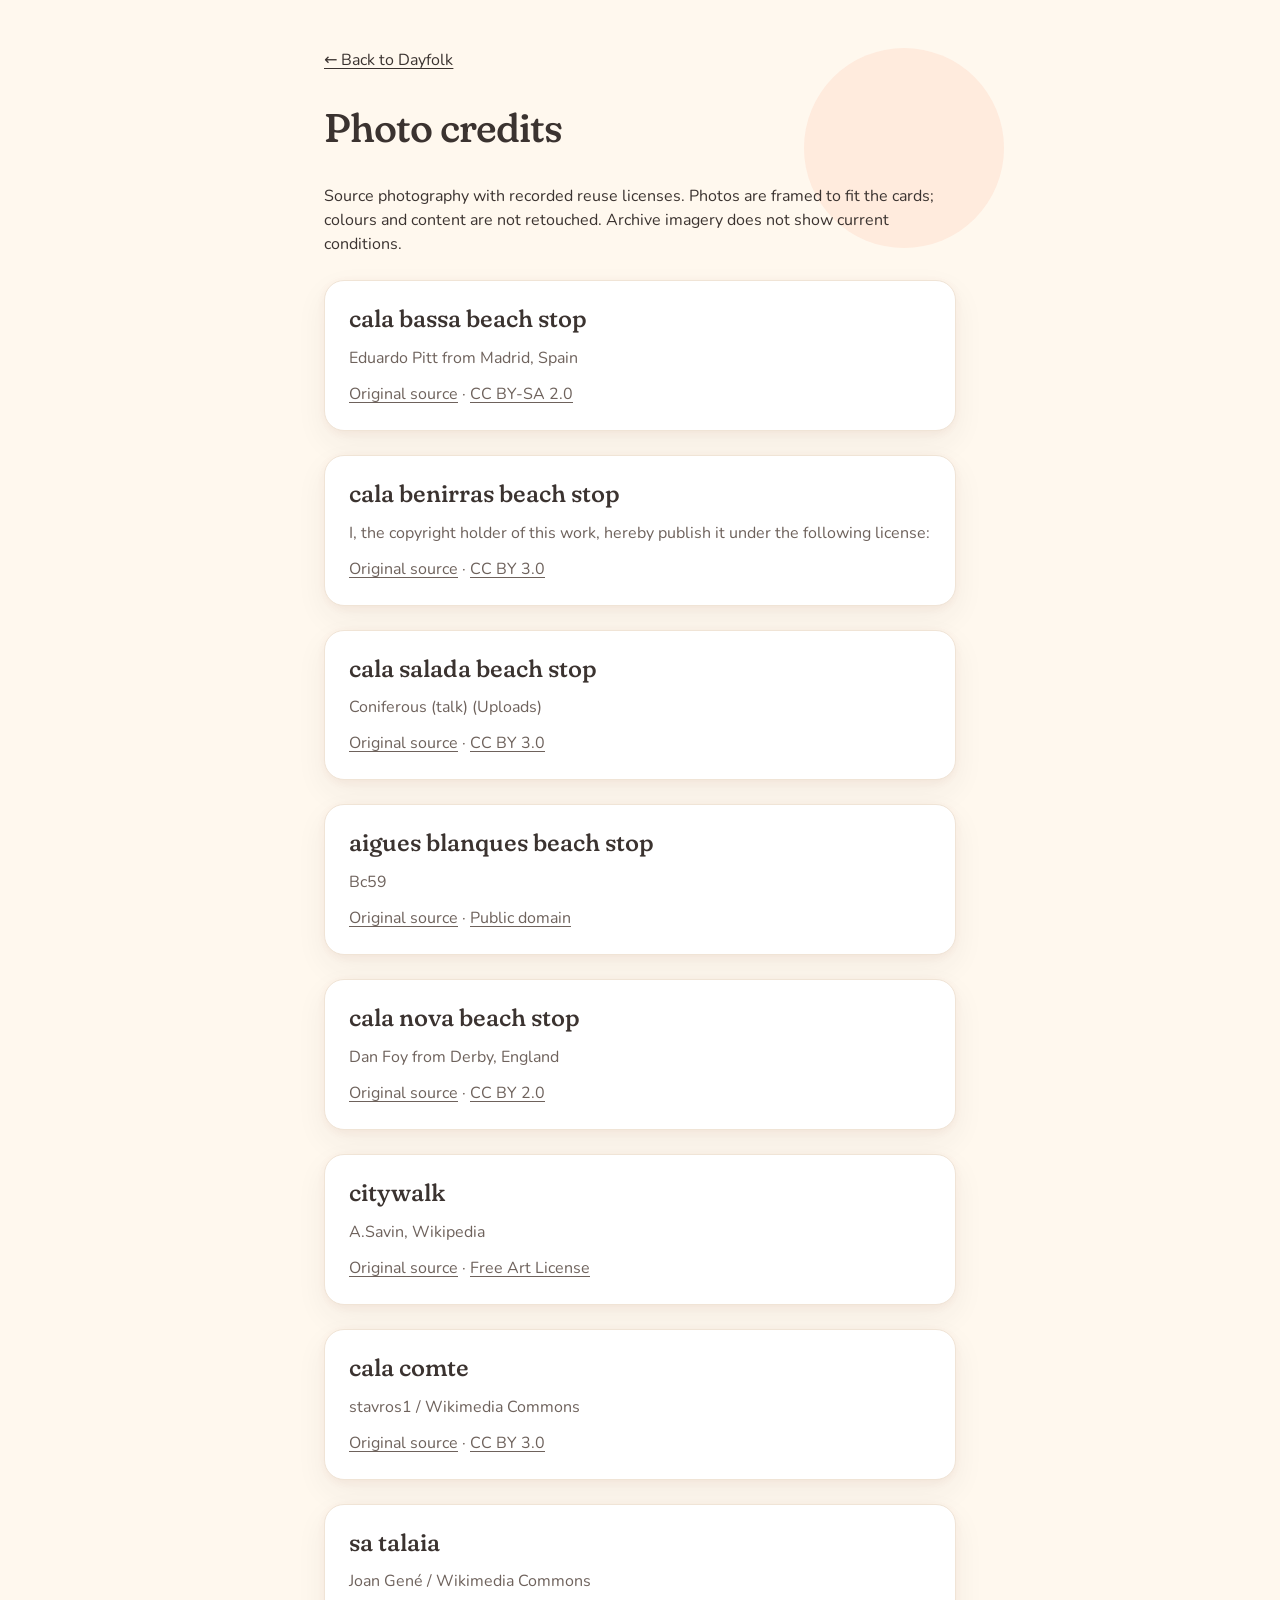
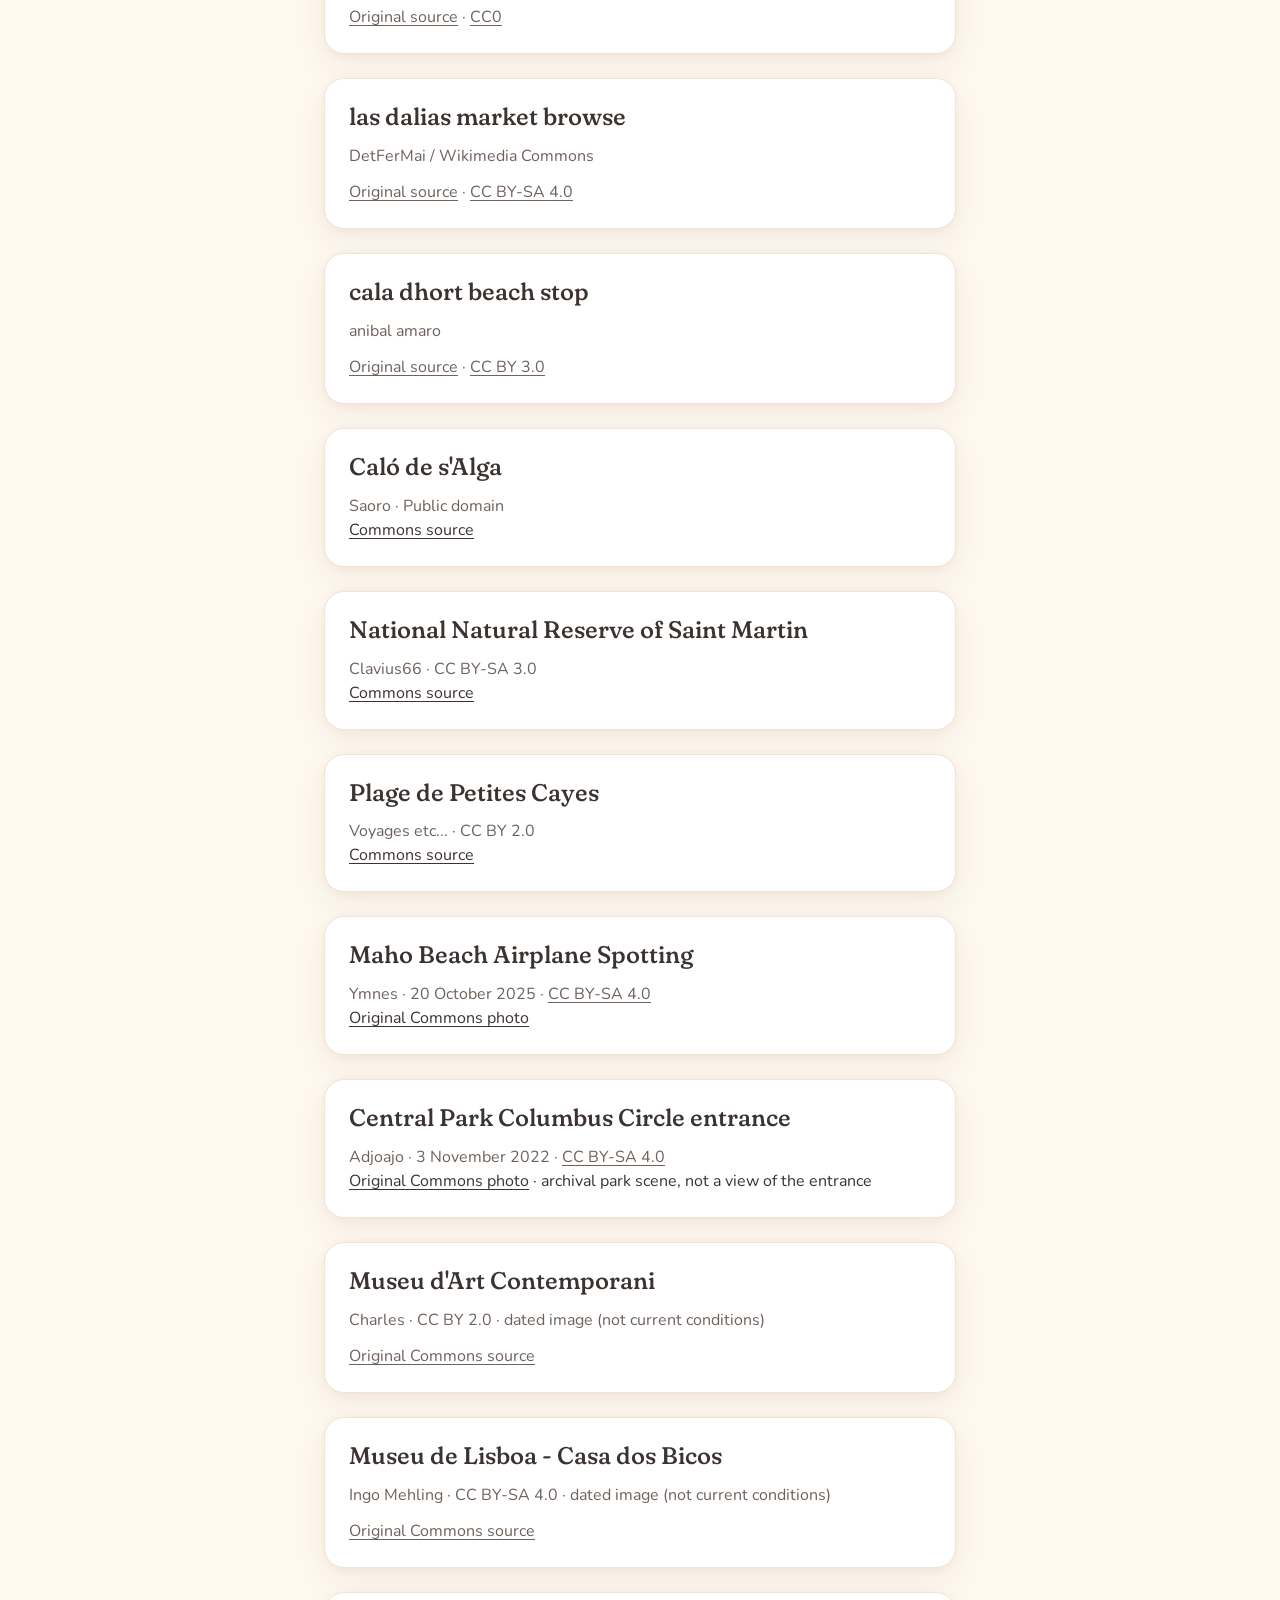
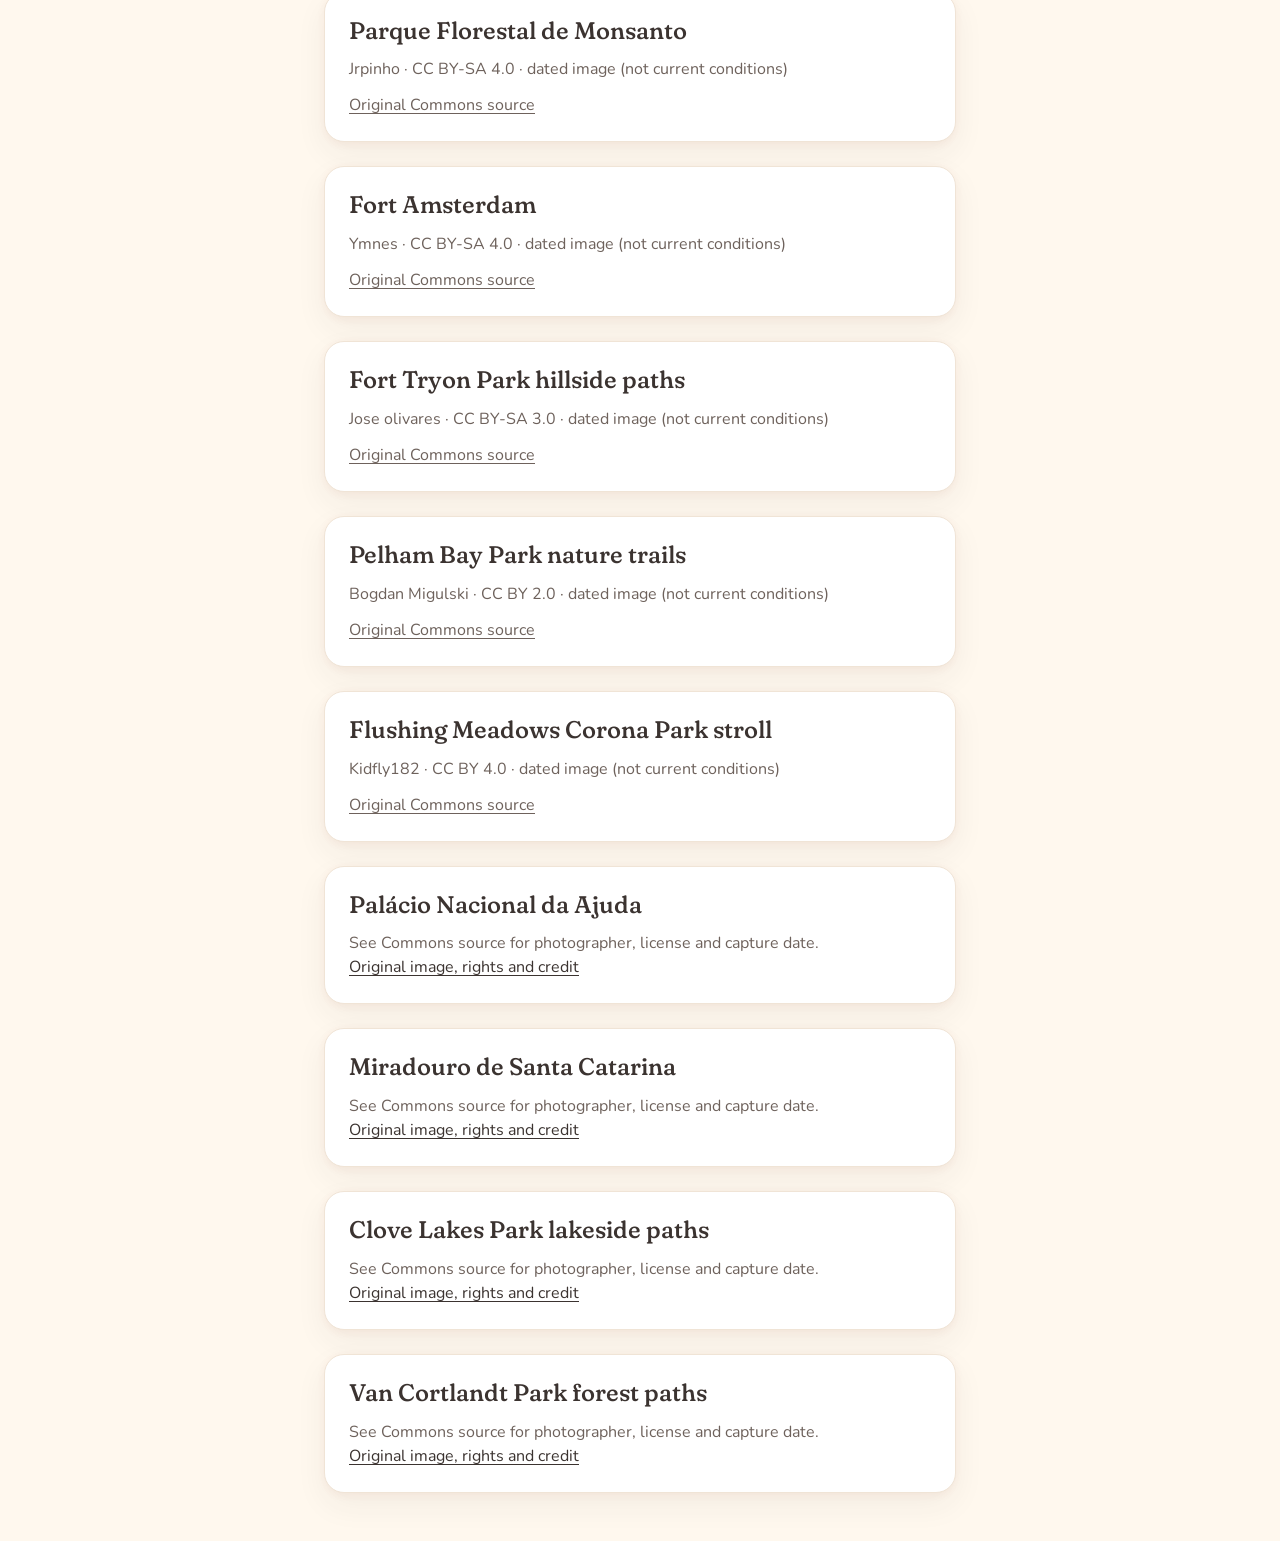
==== commit b60a375b: "feat(mup): require credited photography for discovery and expand exact-place photo catalog" ====
--- a/credits.html
+++ b/credits.html
@@ -1 +1 @@
-<!doctype html><html lang="en"><head><meta charset="utf-8"><meta name="viewport" content="width=device-width,initial-scale=1"><title>Photo credits — Dayfolk</title><link rel="stylesheet" href="summer-planner.css"></head><body><main class="setup-screen"><a href="index.html">← Back to Dayfolk</a><h1 style="margin:32px 0">Photo credits</h1><p>Source photography with recorded reuse licenses. Photos are framed to fit the cards; colours and content are not retouched. Archive imagery does not show current conditions.</p><section class="taste-note" style="margin-top:24px"><h2>cala bassa beach stop</h2><p>Eduardo Pitt from Madrid, Spain</p><p><a href="https://commons.wikimedia.org/wiki/File:Cala_Bassa_(Ibiza)_(190295961).jpg">Original source</a> · <a href="https://creativecommons.org/licenses/by-sa/2.0/">CC BY-SA 2.0</a></p></section><section class="taste-note" style="margin-top:24px"><h2>cala benirras beach stop</h2><p>I, the copyright holder of this work, hereby publish it under the following license:</p><p><a href="https://commons.wikimedia.org/wiki/File:Cala_Benirras_Ibiza_18_May_2011_(1).JPG">Original source</a> · <a href="https://creativecommons.org/licenses/by/3.0/">CC BY 3.0</a></p></section><section class="taste-note" style="margin-top:24px"><h2>cala salada beach stop</h2><p>Coniferous (talk) (Uploads)</p><p><a href="https://commons.wikimedia.org/wiki/File:Cala_Salada,_near_Sant_Antoni.jpg">Original source</a> · <a href="https://creativecommons.org/licenses/by/3.0/">CC BY 3.0</a></p></section><section class="taste-note" style="margin-top:24px"><h2>aigues blanques beach stop</h2><p>Bc59</p><p><a href="https://commons.wikimedia.org/wiki/File:Platja_de_s%27Aigua_Blanca_Eivissa.jpg">Original source</a> · <a href="https://commons.wikimedia.org/">Public domain</a></p></section><section class="taste-note" style="margin-top:24px"><h2>cala nova beach stop</h2><p>Dan Foy from Derby, England</p><p><a href="https://commons.wikimedia.org/wiki/File:Cala_Nova_Eivissa.jpg">Original source</a> · <a href="https://creativecommons.org/licenses/by/2.0/">CC BY 2.0</a></p></section><section class="taste-note" style="margin-top:24px"><h2>citywalk</h2><p>A.Savin, Wikipedia</p><p><a href="https://commons.wikimedia.org/wiki/File:Ibiza_City_from_Mirador_asv2023-04_img6.jpg">Original source</a> · <a href="https://artlibre.org/licence/lal/en/">Free Art License</a></p></section><section class="taste-note" style="margin-top:24px"><h2>cala comte</h2><p>stavros1 / Wikimedia Commons</p><p><a href="https://commons.wikimedia.org/wiki/File:Cala_Conta_Ibiza_17_May_2011_(1).JPG">Original source</a> · <a href="https://creativecommons.org/licenses/by/3.0/">CC BY 3.0</a></p></section><section class="taste-note" style="margin-top:24px"><h2>sa talaia</h2><p>Joan Gené / Wikimedia Commons</p><p><a href="https://commons.wikimedia.org/wiki/File:Sant_Josep_de_sa_Talaia._Talaiassa._Vistes_(3).jpg">Original source</a> · <a href="https://creativecommons.org/publicdomain/zero/1.0/">CC0</a></p></section><section class="taste-note" style="margin-top:24px"><h2>las dalias market browse</h2><p>DetFerMai / Wikimedia Commons</p><p><a href="https://commons.wikimedia.org/wiki/File:Mercadillo_Las_Dalias_en_Ibiza.jpg">Original source</a> · <a href="https://creativecommons.org/licenses/by-sa/4.0/">CC BY-SA 4.0</a></p></section><section class="taste-note" style="margin-top:24px"><h2>cala dhort beach stop</h2><p>anibal amaro</p><p><a href="https://commons.wikimedia.org/wiki/File:Cala_D%C2%B4Hort_-_panoramio.jpg">Original source</a> · <a href="https://creativecommons.org/licenses/by/3.0/">CC BY 3.0</a></p></section><section class="taste-note" style="margin-top:24px"><h2>Caló de s&#x27;Alga</h2><p>Saoro · Public domain</p><a href="https://commons.wikimedia.org/wiki/File:Calodesalga.JPG">Commons source</a></section><section class="taste-note" style="margin-top:24px"><h2>National Natural Reserve of Saint Martin</h2><p>Clavius66 · CC BY-SA 3.0</p><a href="https://commons.wikimedia.org/wiki/File:Pinel_Island,_Saint_Martin.JPG">Commons source</a></section><section class="taste-note" style="margin-top:24px"><h2>Plage de Petites Cayes</h2><p>Voyages etc... · CC BY 2.0</p><a href="https://commons.wikimedia.org/wiki/File:Plage_de_Petites_Cayes_sur_l%27%C3%AEle_Saint_Martin_(12106765165)_(cropped).jpg">Commons source</a></section><section class="taste-note" style="margin-top:24px"><h2>Maho Beach Airplane Spotting</h2><p>Ymnes · 20 October 2025 · <a href="https://creativecommons.org/licenses/by-sa/4.0/">CC BY-SA 4.0</a></p><a href="https://commons.wikimedia.org/wiki/File:Maho_Beach,_2025_-_6.jpg">Original Commons photo</a></section><section class="taste-note" style="margin-top:24px"><h2>Central Park Columbus Circle entrance</h2><p>Adjoajo · 3 November 2022 · <a href="https://creativecommons.org/licenses/by-sa/4.0/">CC BY-SA 4.0</a></p><a href="https://commons.wikimedia.org/wiki/File:Central_Park._New_York.jpg">Original Commons photo</a> · archival park scene, not a view of the entrance</section><section class="taste-note" style="margin-top:24px"><h2>Museu d'Art Contemporani</h2><p>Charles · CC BY 2.0 · dated image (not current conditions)</p><p><a href="https://commons.wikimedia.org/wiki/File:Museu_d'Art_Contemporani_d'Eivissa%2C_Ibiza%2C_Illes_Balears%2C_Espa%C3%B1a_(53981896055).jpg">Original Commons source</a></p></section><section class="taste-note" style="margin-top:24px"><h2>Museu de Lisboa - Casa dos Bicos</h2><p>Ingo Mehling · CC BY-SA 4.0 · dated image (not current conditions)</p><p><a href="https://commons.wikimedia.org/wiki/File:Lissabon_-_Casa_dos_Bicos.jpg">Original Commons source</a></p></section><section class="taste-note" style="margin-top:24px"><h2>Parque Florestal de Monsanto</h2><p>Jrpinho · CC BY-SA 4.0 · dated image (not current conditions)</p><p><a href="https://commons.wikimedia.org/wiki/File:Parque_Florestal_de_Monsanto_(Lisboa).jpg">Original Commons source</a></p></section><section class="taste-note" style="margin-top:24px"><h2>Fort Amsterdam</h2><p>Ymnes · CC BY-SA 4.0 · dated image (not current conditions)</p><p><a href="https://commons.wikimedia.org/wiki/File:Fort_Amsterdam_(Sint_Maarten)_2025_-_08.jpg">Original Commons source</a></p></section><section class="taste-note" style="margin-top:24px"><h2>Fort Tryon Park hillside paths</h2><p>Jose olivares · CC BY-SA 3.0 · dated image (not current conditions)</p><p><a href="https://commons.wikimedia.org/wiki/File:Fort_Tryon_Park.JPG">Original Commons source</a></p></section><section class="taste-note" style="margin-top:24px"><h2>Pelham Bay Park nature trails</h2><p>Bogdan Migulski · CC BY 2.0 · dated image (not current conditions)</p><p><a href="https://commons.wikimedia.org/wiki/File:Pelham_Bay_Park_(2548628412).jpg">Original Commons source</a></p></section><section class="taste-note" style="margin-top:24px"><h2>Flushing Meadows Corona Park stroll</h2><p>Kidfly182 · CC BY 4.0 · dated image (not current conditions)</p><p><a href="https://commons.wikimedia.org/wiki/File:Flushing_Meadow_Unisphere.jpg">Original Commons source</a></p></section></main></body></html>
+<!doctype html><html lang="en"><head><meta charset="utf-8"><meta name="viewport" content="width=device-width,initial-scale=1"><title>Photo credits — Dayfolk</title><link rel="stylesheet" href="summer-planner.css"></head><body><main class="setup-screen"><a href="index.html">← Back to Dayfolk</a><h1 style="margin:32px 0">Photo credits</h1><p>Source photography with recorded reuse licenses. Photos are framed to fit the cards; colours and content are not retouched. Archive imagery does not show current conditions.</p><section class="taste-note" style="margin-top:24px"><h2>cala bassa beach stop</h2><p>Eduardo Pitt from Madrid, Spain</p><p><a href="https://commons.wikimedia.org/wiki/File:Cala_Bassa_(Ibiza)_(190295961).jpg">Original source</a> · <a href="https://creativecommons.org/licenses/by-sa/2.0/">CC BY-SA 2.0</a></p></section><section class="taste-note" style="margin-top:24px"><h2>cala benirras beach stop</h2><p>I, the copyright holder of this work, hereby publish it under the following license:</p><p><a href="https://commons.wikimedia.org/wiki/File:Cala_Benirras_Ibiza_18_May_2011_(1).JPG">Original source</a> · <a href="https://creativecommons.org/licenses/by/3.0/">CC BY 3.0</a></p></section><section class="taste-note" style="margin-top:24px"><h2>cala salada beach stop</h2><p>Coniferous (talk) (Uploads)</p><p><a href="https://commons.wikimedia.org/wiki/File:Cala_Salada,_near_Sant_Antoni.jpg">Original source</a> · <a href="https://creativecommons.org/licenses/by/3.0/">CC BY 3.0</a></p></section><section class="taste-note" style="margin-top:24px"><h2>aigues blanques beach stop</h2><p>Bc59</p><p><a href="https://commons.wikimedia.org/wiki/File:Platja_de_s%27Aigua_Blanca_Eivissa.jpg">Original source</a> · <a href="https://commons.wikimedia.org/">Public domain</a></p></section><section class="taste-note" style="margin-top:24px"><h2>cala nova beach stop</h2><p>Dan Foy from Derby, England</p><p><a href="https://commons.wikimedia.org/wiki/File:Cala_Nova_Eivissa.jpg">Original source</a> · <a href="https://creativecommons.org/licenses/by/2.0/">CC BY 2.0</a></p></section><section class="taste-note" style="margin-top:24px"><h2>citywalk</h2><p>A.Savin, Wikipedia</p><p><a href="https://commons.wikimedia.org/wiki/File:Ibiza_City_from_Mirador_asv2023-04_img6.jpg">Original source</a> · <a href="https://artlibre.org/licence/lal/en/">Free Art License</a></p></section><section class="taste-note" style="margin-top:24px"><h2>cala comte</h2><p>stavros1 / Wikimedia Commons</p><p><a href="https://commons.wikimedia.org/wiki/File:Cala_Conta_Ibiza_17_May_2011_(1).JPG">Original source</a> · <a href="https://creativecommons.org/licenses/by/3.0/">CC BY 3.0</a></p></section><section class="taste-note" style="margin-top:24px"><h2>sa talaia</h2><p>Joan Gené / Wikimedia Commons</p><p><a href="https://commons.wikimedia.org/wiki/File:Sant_Josep_de_sa_Talaia._Talaiassa._Vistes_(3).jpg">Original source</a> · <a href="https://creativecommons.org/publicdomain/zero/1.0/">CC0</a></p></section><section class="taste-note" style="margin-top:24px"><h2>las dalias market browse</h2><p>DetFerMai / Wikimedia Commons</p><p><a href="https://commons.wikimedia.org/wiki/File:Mercadillo_Las_Dalias_en_Ibiza.jpg">Original source</a> · <a href="https://creativecommons.org/licenses/by-sa/4.0/">CC BY-SA 4.0</a></p></section><section class="taste-note" style="margin-top:24px"><h2>cala dhort beach stop</h2><p>anibal amaro</p><p><a href="https://commons.wikimedia.org/wiki/File:Cala_D%C2%B4Hort_-_panoramio.jpg">Original source</a> · <a href="https://creativecommons.org/licenses/by/3.0/">CC BY 3.0</a></p></section><section class="taste-note" style="margin-top:24px"><h2>Caló de s&#x27;Alga</h2><p>Saoro · Public domain</p><a href="https://commons.wikimedia.org/wiki/File:Calodesalga.JPG">Commons source</a></section><section class="taste-note" style="margin-top:24px"><h2>National Natural Reserve of Saint Martin</h2><p>Clavius66 · CC BY-SA 3.0</p><a href="https://commons.wikimedia.org/wiki/File:Pinel_Island,_Saint_Martin.JPG">Commons source</a></section><section class="taste-note" style="margin-top:24px"><h2>Plage de Petites Cayes</h2><p>Voyages etc... · CC BY 2.0</p><a href="https://commons.wikimedia.org/wiki/File:Plage_de_Petites_Cayes_sur_l%27%C3%AEle_Saint_Martin_(12106765165)_(cropped).jpg">Commons source</a></section><section class="taste-note" style="margin-top:24px"><h2>Maho Beach Airplane Spotting</h2><p>Ymnes · 20 October 2025 · <a href="https://creativecommons.org/licenses/by-sa/4.0/">CC BY-SA 4.0</a></p><a href="https://commons.wikimedia.org/wiki/File:Maho_Beach,_2025_-_6.jpg">Original Commons photo</a></section><section class="taste-note" style="margin-top:24px"><h2>Central Park Columbus Circle entrance</h2><p>Adjoajo · 3 November 2022 · <a href="https://creativecommons.org/licenses/by-sa/4.0/">CC BY-SA 4.0</a></p><a href="https://commons.wikimedia.org/wiki/File:Central_Park._New_York.jpg">Original Commons photo</a> · archival park scene, not a view of the entrance</section><section class="taste-note" style="margin-top:24px"><h2>Museu d'Art Contemporani</h2><p>Charles · CC BY 2.0 · dated image (not current conditions)</p><p><a href="https://commons.wikimedia.org/wiki/File:Museu_d'Art_Contemporani_d'Eivissa%2C_Ibiza%2C_Illes_Balears%2C_Espa%C3%B1a_(53981896055).jpg">Original Commons source</a></p></section><section class="taste-note" style="margin-top:24px"><h2>Museu de Lisboa - Casa dos Bicos</h2><p>Ingo Mehling · CC BY-SA 4.0 · dated image (not current conditions)</p><p><a href="https://commons.wikimedia.org/wiki/File:Lissabon_-_Casa_dos_Bicos.jpg">Original Commons source</a></p></section><section class="taste-note" style="margin-top:24px"><h2>Parque Florestal de Monsanto</h2><p>Jrpinho · CC BY-SA 4.0 · dated image (not current conditions)</p><p><a href="https://commons.wikimedia.org/wiki/File:Parque_Florestal_de_Monsanto_(Lisboa).jpg">Original Commons source</a></p></section><section class="taste-note" style="margin-top:24px"><h2>Fort Amsterdam</h2><p>Ymnes · CC BY-SA 4.0 · dated image (not current conditions)</p><p><a href="https://commons.wikimedia.org/wiki/File:Fort_Amsterdam_(Sint_Maarten)_2025_-_08.jpg">Original Commons source</a></p></section><section class="taste-note" style="margin-top:24px"><h2>Fort Tryon Park hillside paths</h2><p>Jose olivares · CC BY-SA 3.0 · dated image (not current conditions)</p><p><a href="https://commons.wikimedia.org/wiki/File:Fort_Tryon_Park.JPG">Original Commons source</a></p></section><section class="taste-note" style="margin-top:24px"><h2>Pelham Bay Park nature trails</h2><p>Bogdan Migulski · CC BY 2.0 · dated image (not current conditions)</p><p><a href="https://commons.wikimedia.org/wiki/File:Pelham_Bay_Park_(2548628412).jpg">Original Commons source</a></p></section><section class="taste-note" style="margin-top:24px"><h2>Flushing Meadows Corona Park stroll</h2><p>Kidfly182 · CC BY 4.0 · dated image (not current conditions)</p><p><a href="https://commons.wikimedia.org/wiki/File:Flushing_Meadow_Unisphere.jpg">Original Commons source</a></p></section><section class="taste-note" style="margin-top:24px"><h2>Palácio Nacional da Ajuda</h2><p>See Commons source for photographer, license and capture date.</p><a href="https://commons.wikimedia.org/wiki/File:Main_fa%C3%A7ade_of_Pal%C3%A1cio_Nacional_da_Ajuda_048.jpg">Original image, rights and credit</a></section><section class="taste-note" style="margin-top:24px"><h2>Miradouro de Santa Catarina</h2><p>See Commons source for photographer, license and capture date.</p><a href="https://commons.wikimedia.org/wiki/File:Lisboa_-_Miradouro_de_Santa_Catarina_(53897765512).jpg">Original image, rights and credit</a></section><section class="taste-note" style="margin-top:24px"><h2>Clove Lakes Park lakeside paths</h2><p>See Commons source for photographer, license and capture date.</p><a href="https://commons.wikimedia.org/wiki/File:Clove_Lakes_Park.jpg">Original image, rights and credit</a></section><section class="taste-note" style="margin-top:24px"><h2>Van Cortlandt Park forest paths</h2><p>See Commons source for photographer, license and capture date.</p><a href="https://commons.wikimedia.org/wiki/File:Van_Cortlandt_Park%2C_Bronx%2C_NY_(32616620620).jpg">Original image, rights and credit</a></section></main></body></html>
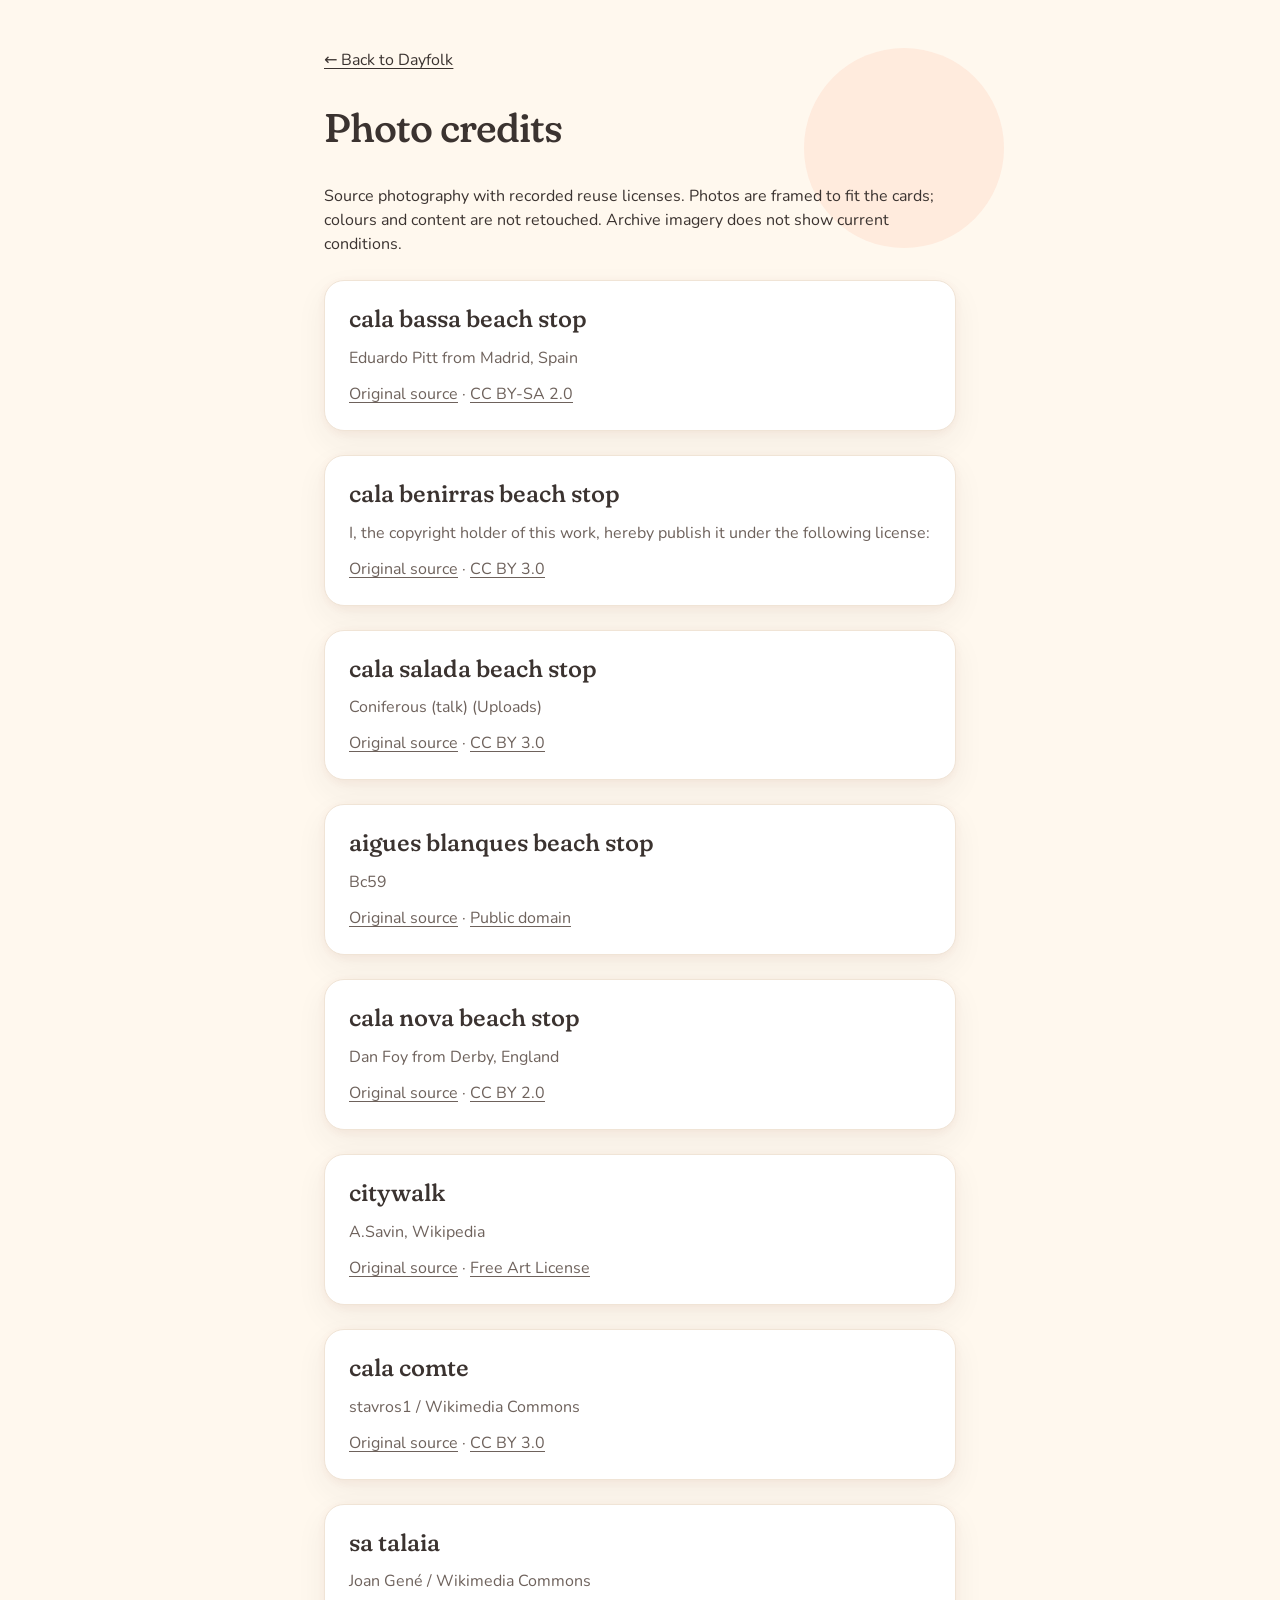
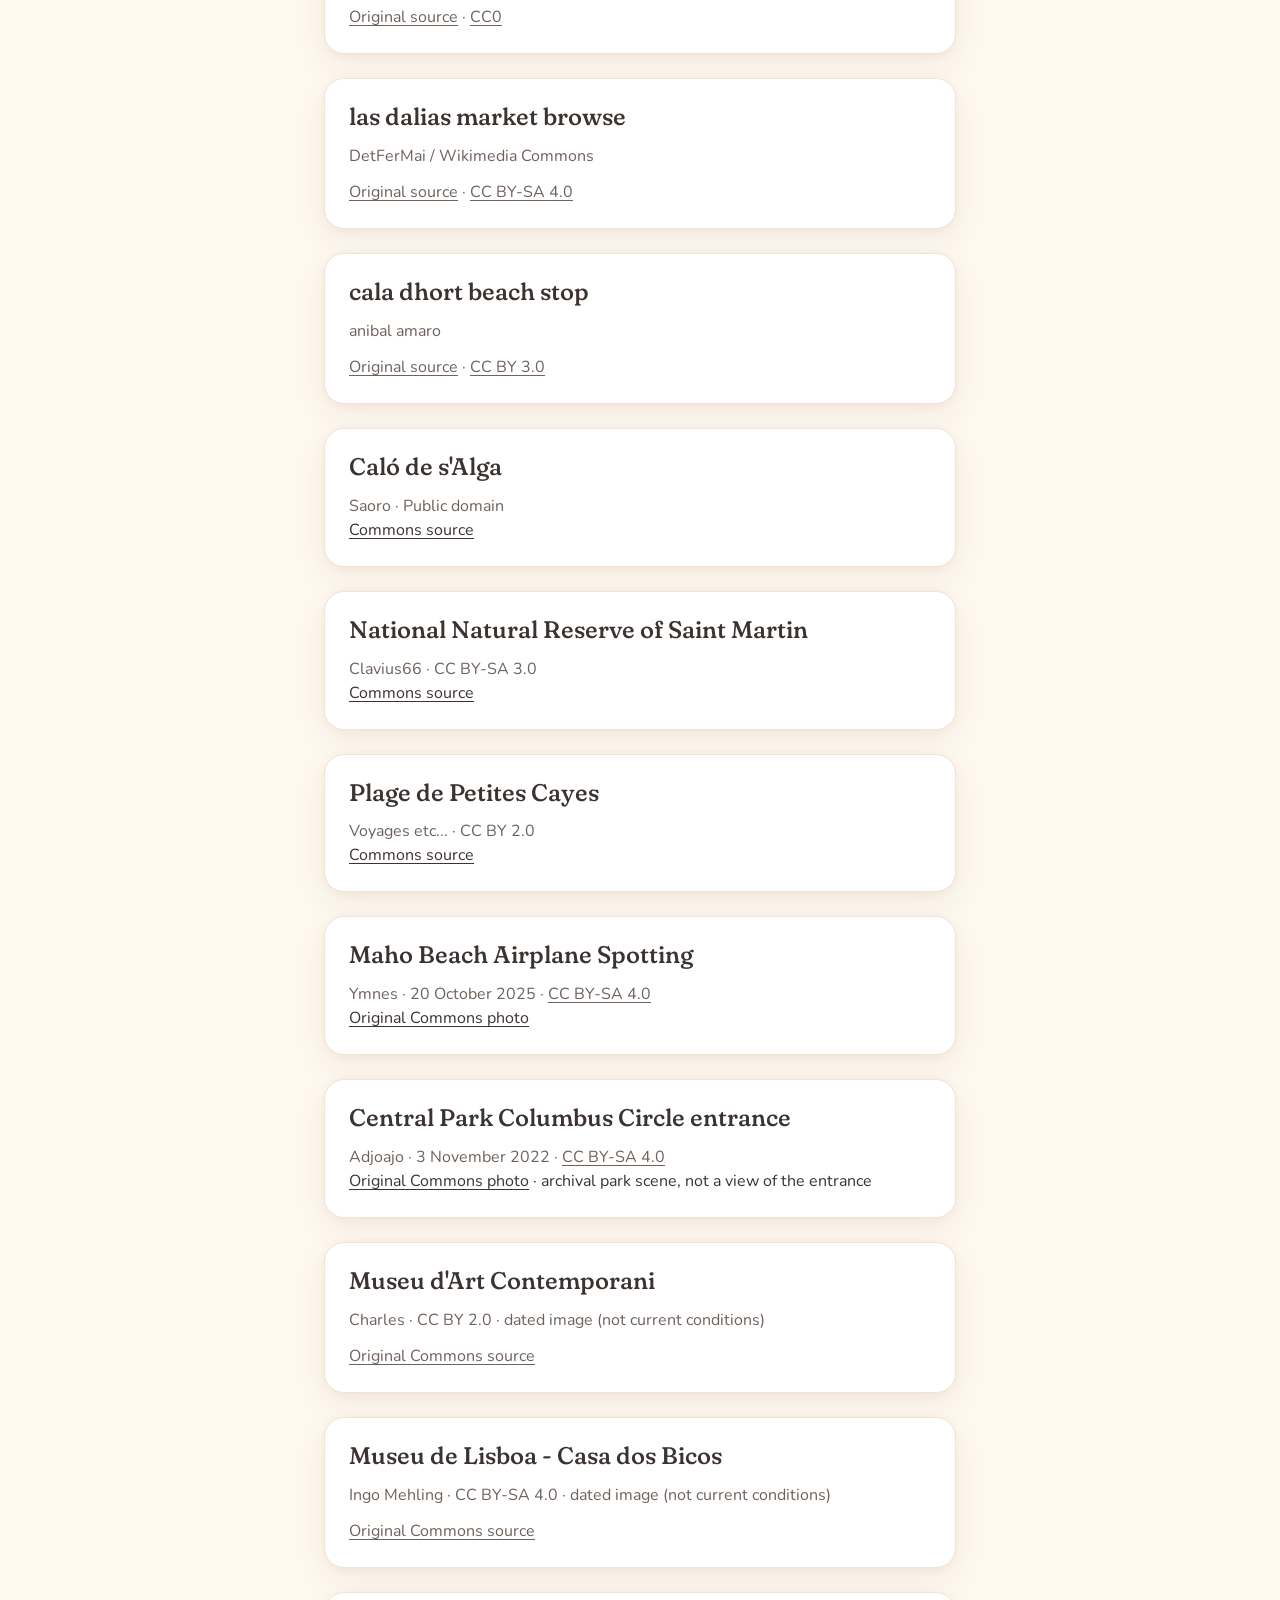
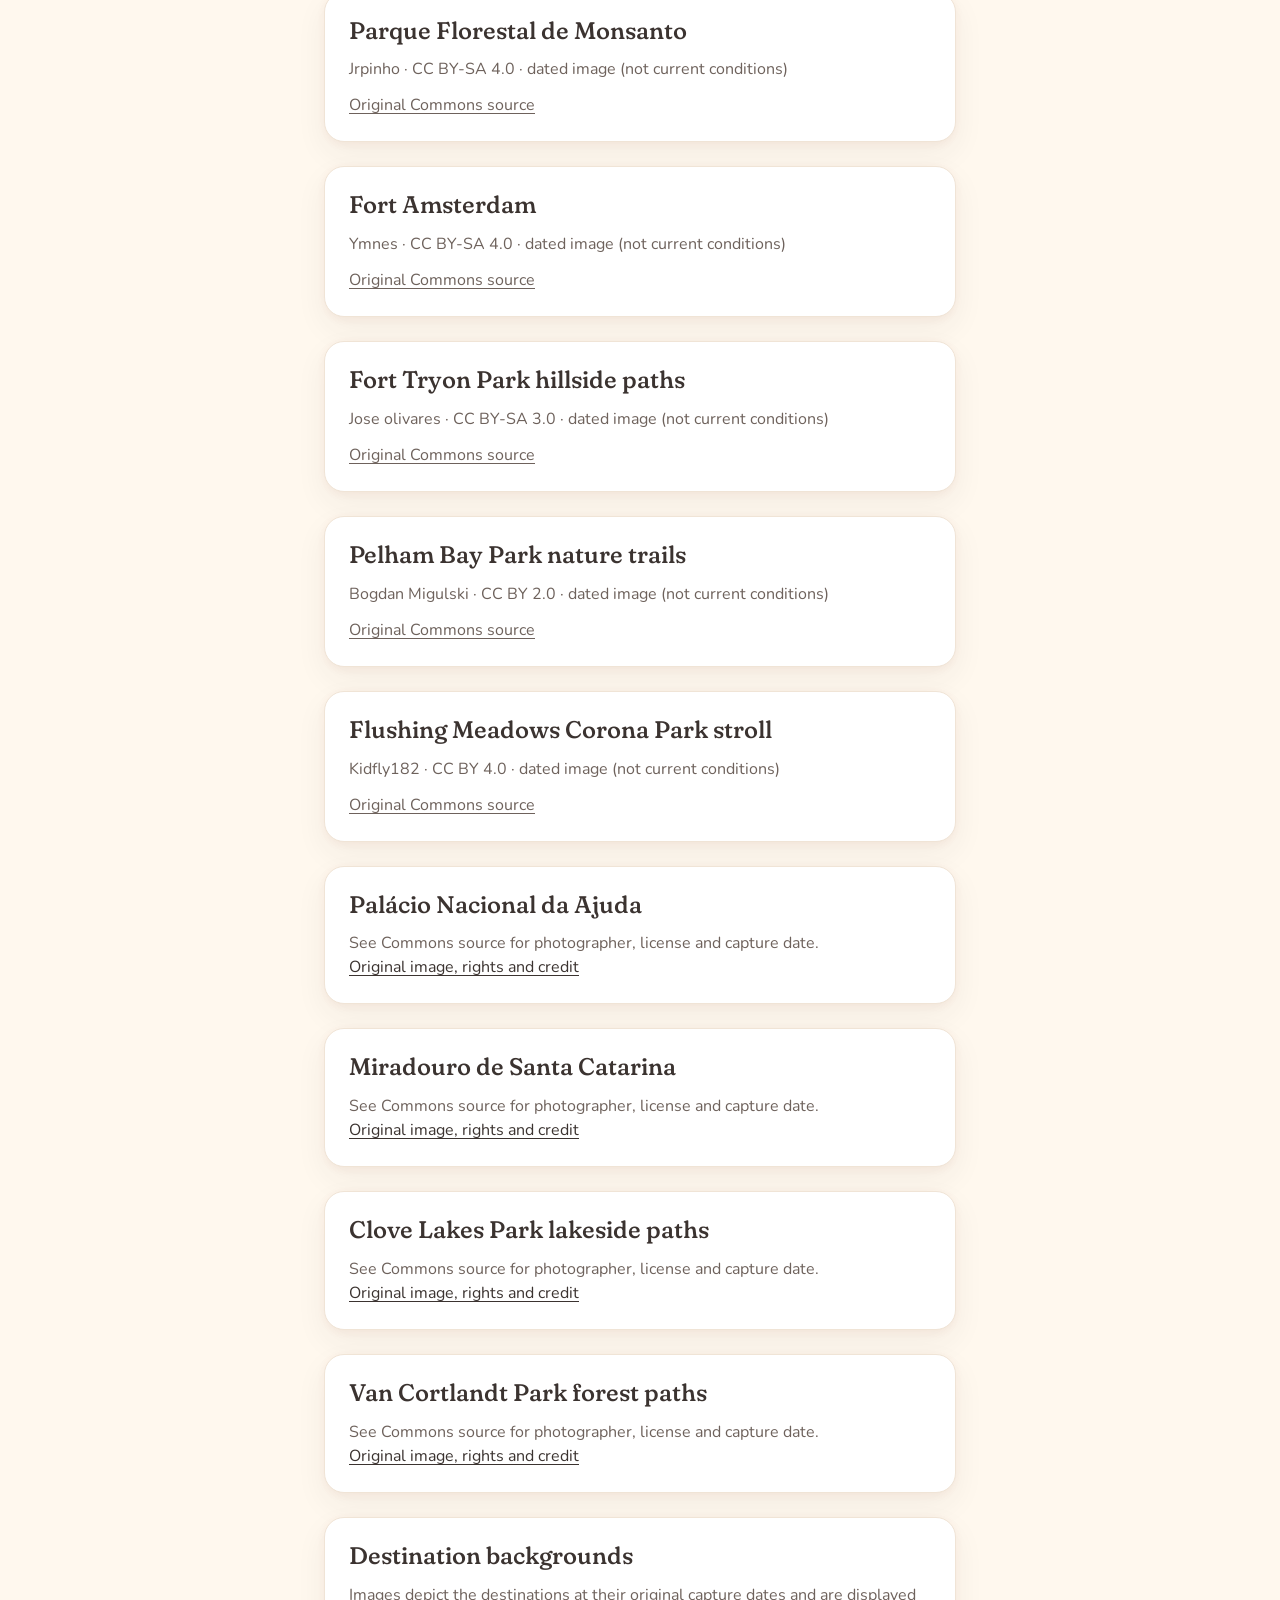
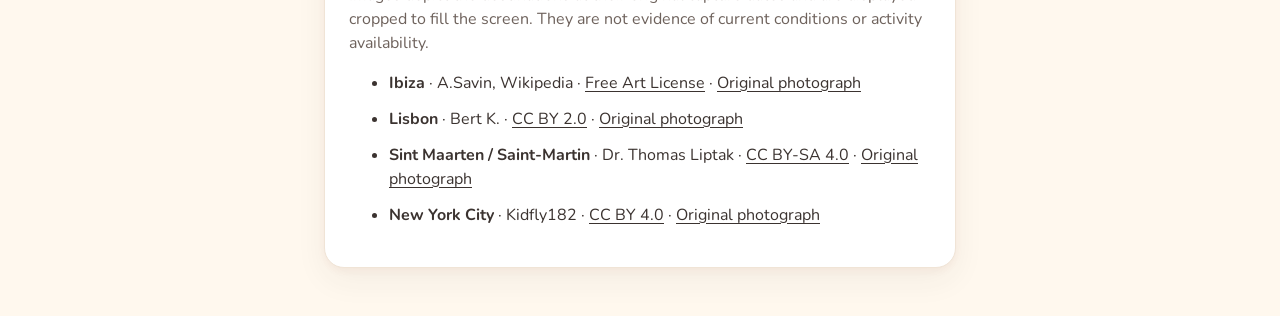
==== commit b9db8261: "docs(licensing): attribute destination images and disclose background crop" ====
--- a/credits.html
+++ b/credits.html
@@ -1 +1 @@
-<!doctype html><html lang="en"><head><meta charset="utf-8"><meta name="viewport" content="width=device-width,initial-scale=1"><title>Photo credits — Dayfolk</title><link rel="stylesheet" href="summer-planner.css"></head><body><main class="setup-screen"><a href="index.html">← Back to Dayfolk</a><h1 style="margin:32px 0">Photo credits</h1><p>Source photography with recorded reuse licenses. Photos are framed to fit the cards; colours and content are not retouched. Archive imagery does not show current conditions.</p><section class="taste-note" style="margin-top:24px"><h2>cala bassa beach stop</h2><p>Eduardo Pitt from Madrid, Spain</p><p><a href="https://commons.wikimedia.org/wiki/File:Cala_Bassa_(Ibiza)_(190295961).jpg">Original source</a> · <a href="https://creativecommons.org/licenses/by-sa/2.0/">CC BY-SA 2.0</a></p></section><section class="taste-note" style="margin-top:24px"><h2>cala benirras beach stop</h2><p>I, the copyright holder of this work, hereby publish it under the following license:</p><p><a href="https://commons.wikimedia.org/wiki/File:Cala_Benirras_Ibiza_18_May_2011_(1).JPG">Original source</a> · <a href="https://creativecommons.org/licenses/by/3.0/">CC BY 3.0</a></p></section><section class="taste-note" style="margin-top:24px"><h2>cala salada beach stop</h2><p>Coniferous (talk) (Uploads)</p><p><a href="https://commons.wikimedia.org/wiki/File:Cala_Salada,_near_Sant_Antoni.jpg">Original source</a> · <a href="https://creativecommons.org/licenses/by/3.0/">CC BY 3.0</a></p></section><section class="taste-note" style="margin-top:24px"><h2>aigues blanques beach stop</h2><p>Bc59</p><p><a href="https://commons.wikimedia.org/wiki/File:Platja_de_s%27Aigua_Blanca_Eivissa.jpg">Original source</a> · <a href="https://commons.wikimedia.org/">Public domain</a></p></section><section class="taste-note" style="margin-top:24px"><h2>cala nova beach stop</h2><p>Dan Foy from Derby, England</p><p><a href="https://commons.wikimedia.org/wiki/File:Cala_Nova_Eivissa.jpg">Original source</a> · <a href="https://creativecommons.org/licenses/by/2.0/">CC BY 2.0</a></p></section><section class="taste-note" style="margin-top:24px"><h2>citywalk</h2><p>A.Savin, Wikipedia</p><p><a href="https://commons.wikimedia.org/wiki/File:Ibiza_City_from_Mirador_asv2023-04_img6.jpg">Original source</a> · <a href="https://artlibre.org/licence/lal/en/">Free Art License</a></p></section><section class="taste-note" style="margin-top:24px"><h2>cala comte</h2><p>stavros1 / Wikimedia Commons</p><p><a href="https://commons.wikimedia.org/wiki/File:Cala_Conta_Ibiza_17_May_2011_(1).JPG">Original source</a> · <a href="https://creativecommons.org/licenses/by/3.0/">CC BY 3.0</a></p></section><section class="taste-note" style="margin-top:24px"><h2>sa talaia</h2><p>Joan Gené / Wikimedia Commons</p><p><a href="https://commons.wikimedia.org/wiki/File:Sant_Josep_de_sa_Talaia._Talaiassa._Vistes_(3).jpg">Original source</a> · <a href="https://creativecommons.org/publicdomain/zero/1.0/">CC0</a></p></section><section class="taste-note" style="margin-top:24px"><h2>las dalias market browse</h2><p>DetFerMai / Wikimedia Commons</p><p><a href="https://commons.wikimedia.org/wiki/File:Mercadillo_Las_Dalias_en_Ibiza.jpg">Original source</a> · <a href="https://creativecommons.org/licenses/by-sa/4.0/">CC BY-SA 4.0</a></p></section><section class="taste-note" style="margin-top:24px"><h2>cala dhort beach stop</h2><p>anibal amaro</p><p><a href="https://commons.wikimedia.org/wiki/File:Cala_D%C2%B4Hort_-_panoramio.jpg">Original source</a> · <a href="https://creativecommons.org/licenses/by/3.0/">CC BY 3.0</a></p></section><section class="taste-note" style="margin-top:24px"><h2>Caló de s&#x27;Alga</h2><p>Saoro · Public domain</p><a href="https://commons.wikimedia.org/wiki/File:Calodesalga.JPG">Commons source</a></section><section class="taste-note" style="margin-top:24px"><h2>National Natural Reserve of Saint Martin</h2><p>Clavius66 · CC BY-SA 3.0</p><a href="https://commons.wikimedia.org/wiki/File:Pinel_Island,_Saint_Martin.JPG">Commons source</a></section><section class="taste-note" style="margin-top:24px"><h2>Plage de Petites Cayes</h2><p>Voyages etc... · CC BY 2.0</p><a href="https://commons.wikimedia.org/wiki/File:Plage_de_Petites_Cayes_sur_l%27%C3%AEle_Saint_Martin_(12106765165)_(cropped).jpg">Commons source</a></section><section class="taste-note" style="margin-top:24px"><h2>Maho Beach Airplane Spotting</h2><p>Ymnes · 20 October 2025 · <a href="https://creativecommons.org/licenses/by-sa/4.0/">CC BY-SA 4.0</a></p><a href="https://commons.wikimedia.org/wiki/File:Maho_Beach,_2025_-_6.jpg">Original Commons photo</a></section><section class="taste-note" style="margin-top:24px"><h2>Central Park Columbus Circle entrance</h2><p>Adjoajo · 3 November 2022 · <a href="https://creativecommons.org/licenses/by-sa/4.0/">CC BY-SA 4.0</a></p><a href="https://commons.wikimedia.org/wiki/File:Central_Park._New_York.jpg">Original Commons photo</a> · archival park scene, not a view of the entrance</section><section class="taste-note" style="margin-top:24px"><h2>Museu d'Art Contemporani</h2><p>Charles · CC BY 2.0 · dated image (not current conditions)</p><p><a href="https://commons.wikimedia.org/wiki/File:Museu_d'Art_Contemporani_d'Eivissa%2C_Ibiza%2C_Illes_Balears%2C_Espa%C3%B1a_(53981896055).jpg">Original Commons source</a></p></section><section class="taste-note" style="margin-top:24px"><h2>Museu de Lisboa - Casa dos Bicos</h2><p>Ingo Mehling · CC BY-SA 4.0 · dated image (not current conditions)</p><p><a href="https://commons.wikimedia.org/wiki/File:Lissabon_-_Casa_dos_Bicos.jpg">Original Commons source</a></p></section><section class="taste-note" style="margin-top:24px"><h2>Parque Florestal de Monsanto</h2><p>Jrpinho · CC BY-SA 4.0 · dated image (not current conditions)</p><p><a href="https://commons.wikimedia.org/wiki/File:Parque_Florestal_de_Monsanto_(Lisboa).jpg">Original Commons source</a></p></section><section class="taste-note" style="margin-top:24px"><h2>Fort Amsterdam</h2><p>Ymnes · CC BY-SA 4.0 · dated image (not current conditions)</p><p><a href="https://commons.wikimedia.org/wiki/File:Fort_Amsterdam_(Sint_Maarten)_2025_-_08.jpg">Original Commons source</a></p></section><section class="taste-note" style="margin-top:24px"><h2>Fort Tryon Park hillside paths</h2><p>Jose olivares · CC BY-SA 3.0 · dated image (not current conditions)</p><p><a href="https://commons.wikimedia.org/wiki/File:Fort_Tryon_Park.JPG">Original Commons source</a></p></section><section class="taste-note" style="margin-top:24px"><h2>Pelham Bay Park nature trails</h2><p>Bogdan Migulski · CC BY 2.0 · dated image (not current conditions)</p><p><a href="https://commons.wikimedia.org/wiki/File:Pelham_Bay_Park_(2548628412).jpg">Original Commons source</a></p></section><section class="taste-note" style="margin-top:24px"><h2>Flushing Meadows Corona Park stroll</h2><p>Kidfly182 · CC BY 4.0 · dated image (not current conditions)</p><p><a href="https://commons.wikimedia.org/wiki/File:Flushing_Meadow_Unisphere.jpg">Original Commons source</a></p></section><section class="taste-note" style="margin-top:24px"><h2>Palácio Nacional da Ajuda</h2><p>See Commons source for photographer, license and capture date.</p><a href="https://commons.wikimedia.org/wiki/File:Main_fa%C3%A7ade_of_Pal%C3%A1cio_Nacional_da_Ajuda_048.jpg">Original image, rights and credit</a></section><section class="taste-note" style="margin-top:24px"><h2>Miradouro de Santa Catarina</h2><p>See Commons source for photographer, license and capture date.</p><a href="https://commons.wikimedia.org/wiki/File:Lisboa_-_Miradouro_de_Santa_Catarina_(53897765512).jpg">Original image, rights and credit</a></section><section class="taste-note" style="margin-top:24px"><h2>Clove Lakes Park lakeside paths</h2><p>See Commons source for photographer, license and capture date.</p><a href="https://commons.wikimedia.org/wiki/File:Clove_Lakes_Park.jpg">Original image, rights and credit</a></section><section class="taste-note" style="margin-top:24px"><h2>Van Cortlandt Park forest paths</h2><p>See Commons source for photographer, license and capture date.</p><a href="https://commons.wikimedia.org/wiki/File:Van_Cortlandt_Park%2C_Bronx%2C_NY_(32616620620).jpg">Original image, rights and credit</a></section></main></body></html>
+<!doctype html><html lang="en"><head><meta charset="utf-8"><meta name="viewport" content="width=device-width,initial-scale=1"><title>Photo credits — Dayfolk</title><link rel="stylesheet" href="summer-planner.css"></head><body><main class="setup-screen"><a href="index.html">← Back to Dayfolk</a><h1 style="margin:32px 0">Photo credits</h1><p>Source photography with recorded reuse licenses. Photos are framed to fit the cards; colours and content are not retouched. Archive imagery does not show current conditions.</p><section class="taste-note" style="margin-top:24px"><h2>cala bassa beach stop</h2><p>Eduardo Pitt from Madrid, Spain</p><p><a href="https://commons.wikimedia.org/wiki/File:Cala_Bassa_(Ibiza)_(190295961).jpg">Original source</a> · <a href="https://creativecommons.org/licenses/by-sa/2.0/">CC BY-SA 2.0</a></p></section><section class="taste-note" style="margin-top:24px"><h2>cala benirras beach stop</h2><p>I, the copyright holder of this work, hereby publish it under the following license:</p><p><a href="https://commons.wikimedia.org/wiki/File:Cala_Benirras_Ibiza_18_May_2011_(1).JPG">Original source</a> · <a href="https://creativecommons.org/licenses/by/3.0/">CC BY 3.0</a></p></section><section class="taste-note" style="margin-top:24px"><h2>cala salada beach stop</h2><p>Coniferous (talk) (Uploads)</p><p><a href="https://commons.wikimedia.org/wiki/File:Cala_Salada,_near_Sant_Antoni.jpg">Original source</a> · <a href="https://creativecommons.org/licenses/by/3.0/">CC BY 3.0</a></p></section><section class="taste-note" style="margin-top:24px"><h2>aigues blanques beach stop</h2><p>Bc59</p><p><a href="https://commons.wikimedia.org/wiki/File:Platja_de_s%27Aigua_Blanca_Eivissa.jpg">Original source</a> · <a href="https://commons.wikimedia.org/">Public domain</a></p></section><section class="taste-note" style="margin-top:24px"><h2>cala nova beach stop</h2><p>Dan Foy from Derby, England</p><p><a href="https://commons.wikimedia.org/wiki/File:Cala_Nova_Eivissa.jpg">Original source</a> · <a href="https://creativecommons.org/licenses/by/2.0/">CC BY 2.0</a></p></section><section class="taste-note" style="margin-top:24px"><h2>citywalk</h2><p>A.Savin, Wikipedia</p><p><a href="https://commons.wikimedia.org/wiki/File:Ibiza_City_from_Mirador_asv2023-04_img6.jpg">Original source</a> · <a href="https://artlibre.org/licence/lal/en/">Free Art License</a></p></section><section class="taste-note" style="margin-top:24px"><h2>cala comte</h2><p>stavros1 / Wikimedia Commons</p><p><a href="https://commons.wikimedia.org/wiki/File:Cala_Conta_Ibiza_17_May_2011_(1).JPG">Original source</a> · <a href="https://creativecommons.org/licenses/by/3.0/">CC BY 3.0</a></p></section><section class="taste-note" style="margin-top:24px"><h2>sa talaia</h2><p>Joan Gené / Wikimedia Commons</p><p><a href="https://commons.wikimedia.org/wiki/File:Sant_Josep_de_sa_Talaia._Talaiassa._Vistes_(3).jpg">Original source</a> · <a href="https://creativecommons.org/publicdomain/zero/1.0/">CC0</a></p></section><section class="taste-note" style="margin-top:24px"><h2>las dalias market browse</h2><p>DetFerMai / Wikimedia Commons</p><p><a href="https://commons.wikimedia.org/wiki/File:Mercadillo_Las_Dalias_en_Ibiza.jpg">Original source</a> · <a href="https://creativecommons.org/licenses/by-sa/4.0/">CC BY-SA 4.0</a></p></section><section class="taste-note" style="margin-top:24px"><h2>cala dhort beach stop</h2><p>anibal amaro</p><p><a href="https://commons.wikimedia.org/wiki/File:Cala_D%C2%B4Hort_-_panoramio.jpg">Original source</a> · <a href="https://creativecommons.org/licenses/by/3.0/">CC BY 3.0</a></p></section><section class="taste-note" style="margin-top:24px"><h2>Caló de s&#x27;Alga</h2><p>Saoro · Public domain</p><a href="https://commons.wikimedia.org/wiki/File:Calodesalga.JPG">Commons source</a></section><section class="taste-note" style="margin-top:24px"><h2>National Natural Reserve of Saint Martin</h2><p>Clavius66 · CC BY-SA 3.0</p><a href="https://commons.wikimedia.org/wiki/File:Pinel_Island,_Saint_Martin.JPG">Commons source</a></section><section class="taste-note" style="margin-top:24px"><h2>Plage de Petites Cayes</h2><p>Voyages etc... · CC BY 2.0</p><a href="https://commons.wikimedia.org/wiki/File:Plage_de_Petites_Cayes_sur_l%27%C3%AEle_Saint_Martin_(12106765165)_(cropped).jpg">Commons source</a></section><section class="taste-note" style="margin-top:24px"><h2>Maho Beach Airplane Spotting</h2><p>Ymnes · 20 October 2025 · <a href="https://creativecommons.org/licenses/by-sa/4.0/">CC BY-SA 4.0</a></p><a href="https://commons.wikimedia.org/wiki/File:Maho_Beach,_2025_-_6.jpg">Original Commons photo</a></section><section class="taste-note" style="margin-top:24px"><h2>Central Park Columbus Circle entrance</h2><p>Adjoajo · 3 November 2022 · <a href="https://creativecommons.org/licenses/by-sa/4.0/">CC BY-SA 4.0</a></p><a href="https://commons.wikimedia.org/wiki/File:Central_Park._New_York.jpg">Original Commons photo</a> · archival park scene, not a view of the entrance</section><section class="taste-note" style="margin-top:24px"><h2>Museu d'Art Contemporani</h2><p>Charles · CC BY 2.0 · dated image (not current conditions)</p><p><a href="https://commons.wikimedia.org/wiki/File:Museu_d'Art_Contemporani_d'Eivissa%2C_Ibiza%2C_Illes_Balears%2C_Espa%C3%B1a_(53981896055).jpg">Original Commons source</a></p></section><section class="taste-note" style="margin-top:24px"><h2>Museu de Lisboa - Casa dos Bicos</h2><p>Ingo Mehling · CC BY-SA 4.0 · dated image (not current conditions)</p><p><a href="https://commons.wikimedia.org/wiki/File:Lissabon_-_Casa_dos_Bicos.jpg">Original Commons source</a></p></section><section class="taste-note" style="margin-top:24px"><h2>Parque Florestal de Monsanto</h2><p>Jrpinho · CC BY-SA 4.0 · dated image (not current conditions)</p><p><a href="https://commons.wikimedia.org/wiki/File:Parque_Florestal_de_Monsanto_(Lisboa).jpg">Original Commons source</a></p></section><section class="taste-note" style="margin-top:24px"><h2>Fort Amsterdam</h2><p>Ymnes · CC BY-SA 4.0 · dated image (not current conditions)</p><p><a href="https://commons.wikimedia.org/wiki/File:Fort_Amsterdam_(Sint_Maarten)_2025_-_08.jpg">Original Commons source</a></p></section><section class="taste-note" style="margin-top:24px"><h2>Fort Tryon Park hillside paths</h2><p>Jose olivares · CC BY-SA 3.0 · dated image (not current conditions)</p><p><a href="https://commons.wikimedia.org/wiki/File:Fort_Tryon_Park.JPG">Original Commons source</a></p></section><section class="taste-note" style="margin-top:24px"><h2>Pelham Bay Park nature trails</h2><p>Bogdan Migulski · CC BY 2.0 · dated image (not current conditions)</p><p><a href="https://commons.wikimedia.org/wiki/File:Pelham_Bay_Park_(2548628412).jpg">Original Commons source</a></p></section><section class="taste-note" style="margin-top:24px"><h2>Flushing Meadows Corona Park stroll</h2><p>Kidfly182 · CC BY 4.0 · dated image (not current conditions)</p><p><a href="https://commons.wikimedia.org/wiki/File:Flushing_Meadow_Unisphere.jpg">Original Commons source</a></p></section><section class="taste-note" style="margin-top:24px"><h2>Palácio Nacional da Ajuda</h2><p>See Commons source for photographer, license and capture date.</p><a href="https://commons.wikimedia.org/wiki/File:Main_fa%C3%A7ade_of_Pal%C3%A1cio_Nacional_da_Ajuda_048.jpg">Original image, rights and credit</a></section><section class="taste-note" style="margin-top:24px"><h2>Miradouro de Santa Catarina</h2><p>See Commons source for photographer, license and capture date.</p><a href="https://commons.wikimedia.org/wiki/File:Lisboa_-_Miradouro_de_Santa_Catarina_(53897765512).jpg">Original image, rights and credit</a></section><section class="taste-note" style="margin-top:24px"><h2>Clove Lakes Park lakeside paths</h2><p>See Commons source for photographer, license and capture date.</p><a href="https://commons.wikimedia.org/wiki/File:Clove_Lakes_Park.jpg">Original image, rights and credit</a></section><section class="taste-note" style="margin-top:24px"><h2>Van Cortlandt Park forest paths</h2><p>See Commons source for photographer, license and capture date.</p><a href="https://commons.wikimedia.org/wiki/File:Van_Cortlandt_Park%2C_Bronx%2C_NY_(32616620620).jpg">Original image, rights and credit</a></section><section class="taste-note" style="margin-top:24px"><h2>Destination backgrounds</h2><p>Images depict the destinations at their original capture dates and are displayed cropped to fill the screen. They are not evidence of current conditions or activity availability.</p><ul><li style="margin-top:12px"><strong>Ibiza</strong> · A.Savin, Wikipedia · <a href="https://artlibre.org/licence/lal/en/">Free Art License</a> · <a href="https://commons.wikimedia.org/wiki/File:Ibiza_City_Dalt_Vila_from_seaport_asv2023-04.jpg">Original photograph</a></li><li style="margin-top:12px"><strong>Lisbon</strong> · Bert K. · <a href="https://creativecommons.org/licenses/by/2.0/">CC BY 2.0</a> · <a href="https://commons.wikimedia.org/wiki/File:The_rooftops_of_Lisbon.jpg">Original photograph</a></li><li style="margin-top:12px"><strong>Sint Maarten / Saint-Martin</strong> · Dr. Thomas Liptak · <a href="https://creativecommons.org/licenses/by-sa/4.0/">CC BY-SA 4.0</a> · <a href="https://commons.wikimedia.org/wiki/File:St._Maarten_Philipsburg_Great_Bay_Beach.jpg">Original photograph</a></li><li style="margin-top:12px"><strong>New York City</strong> · Kidfly182 · <a href="https://creativecommons.org/licenses/by/4.0/">CC BY 4.0</a> · <a href="https://commons.wikimedia.org/wiki/File:Midtown_Manhattan_Skyline_2026_095.jpg">Original photograph</a></li></ul></section></main></body></html>
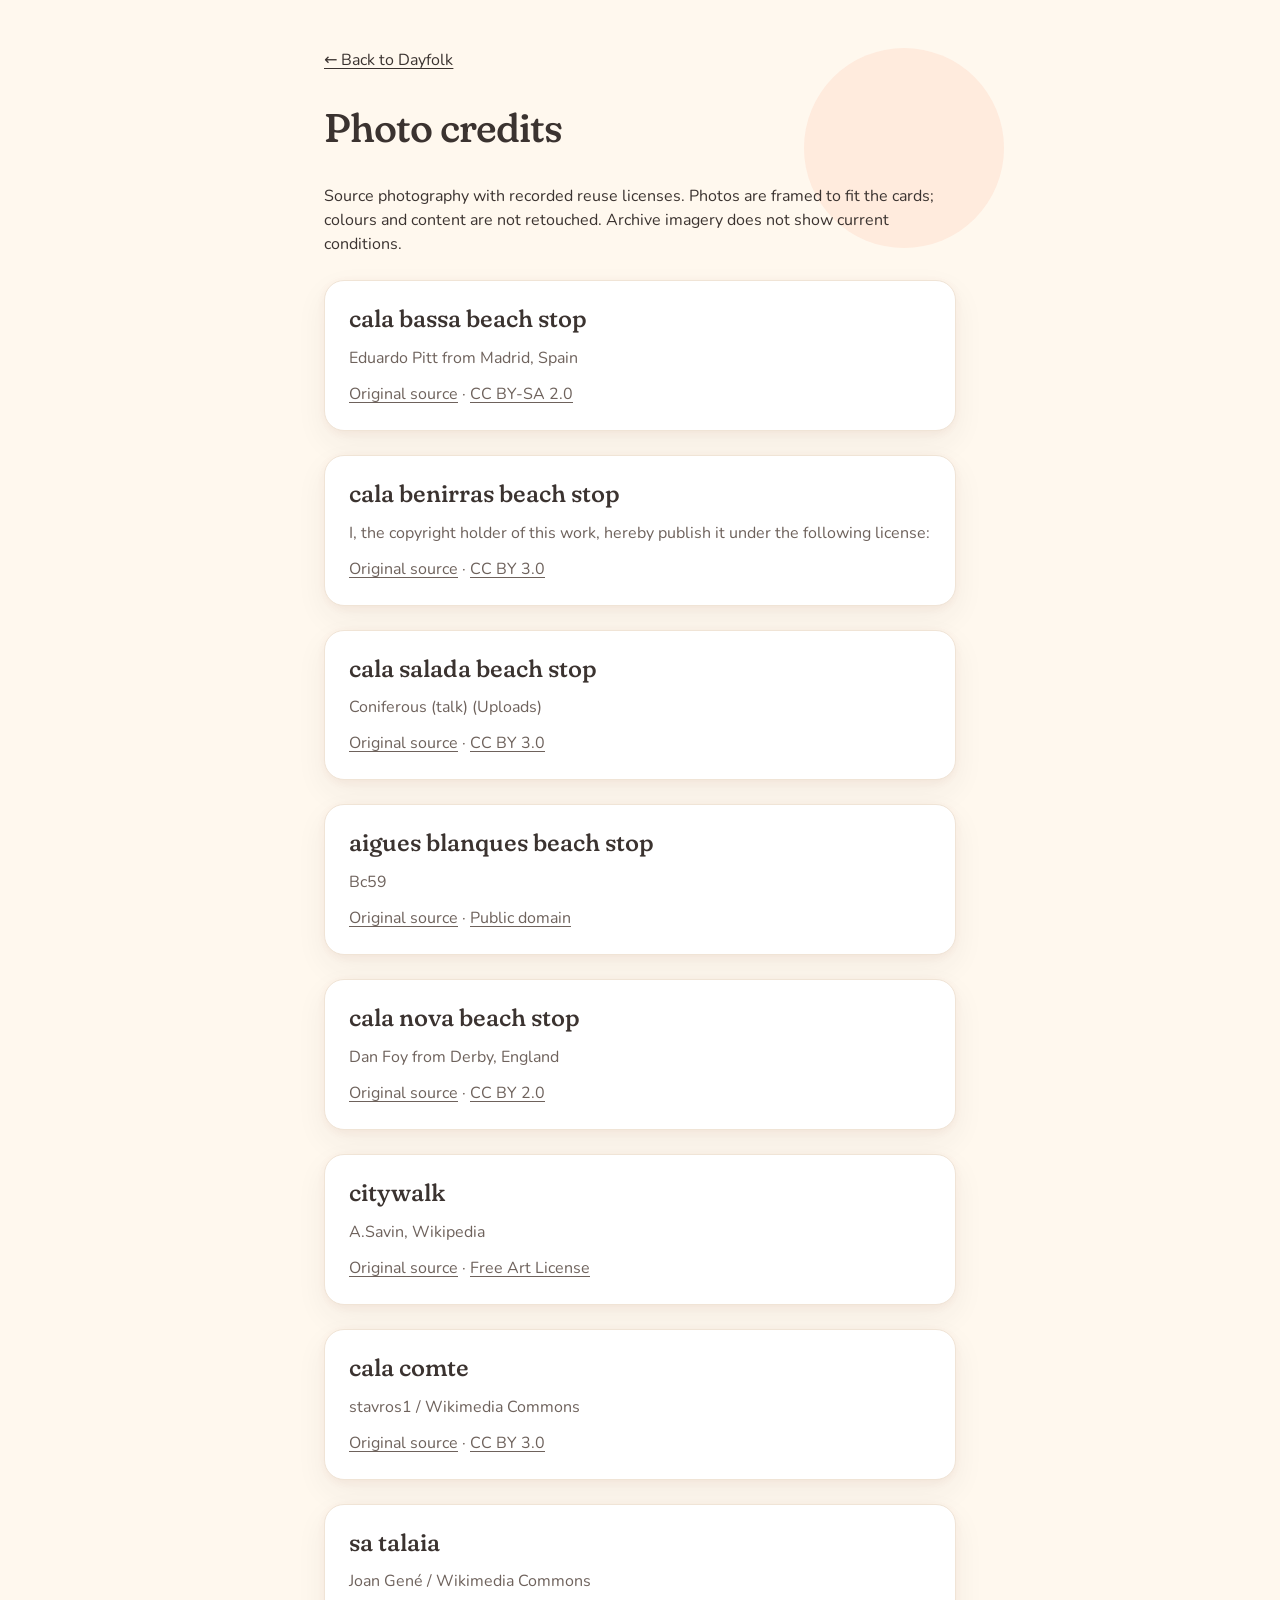
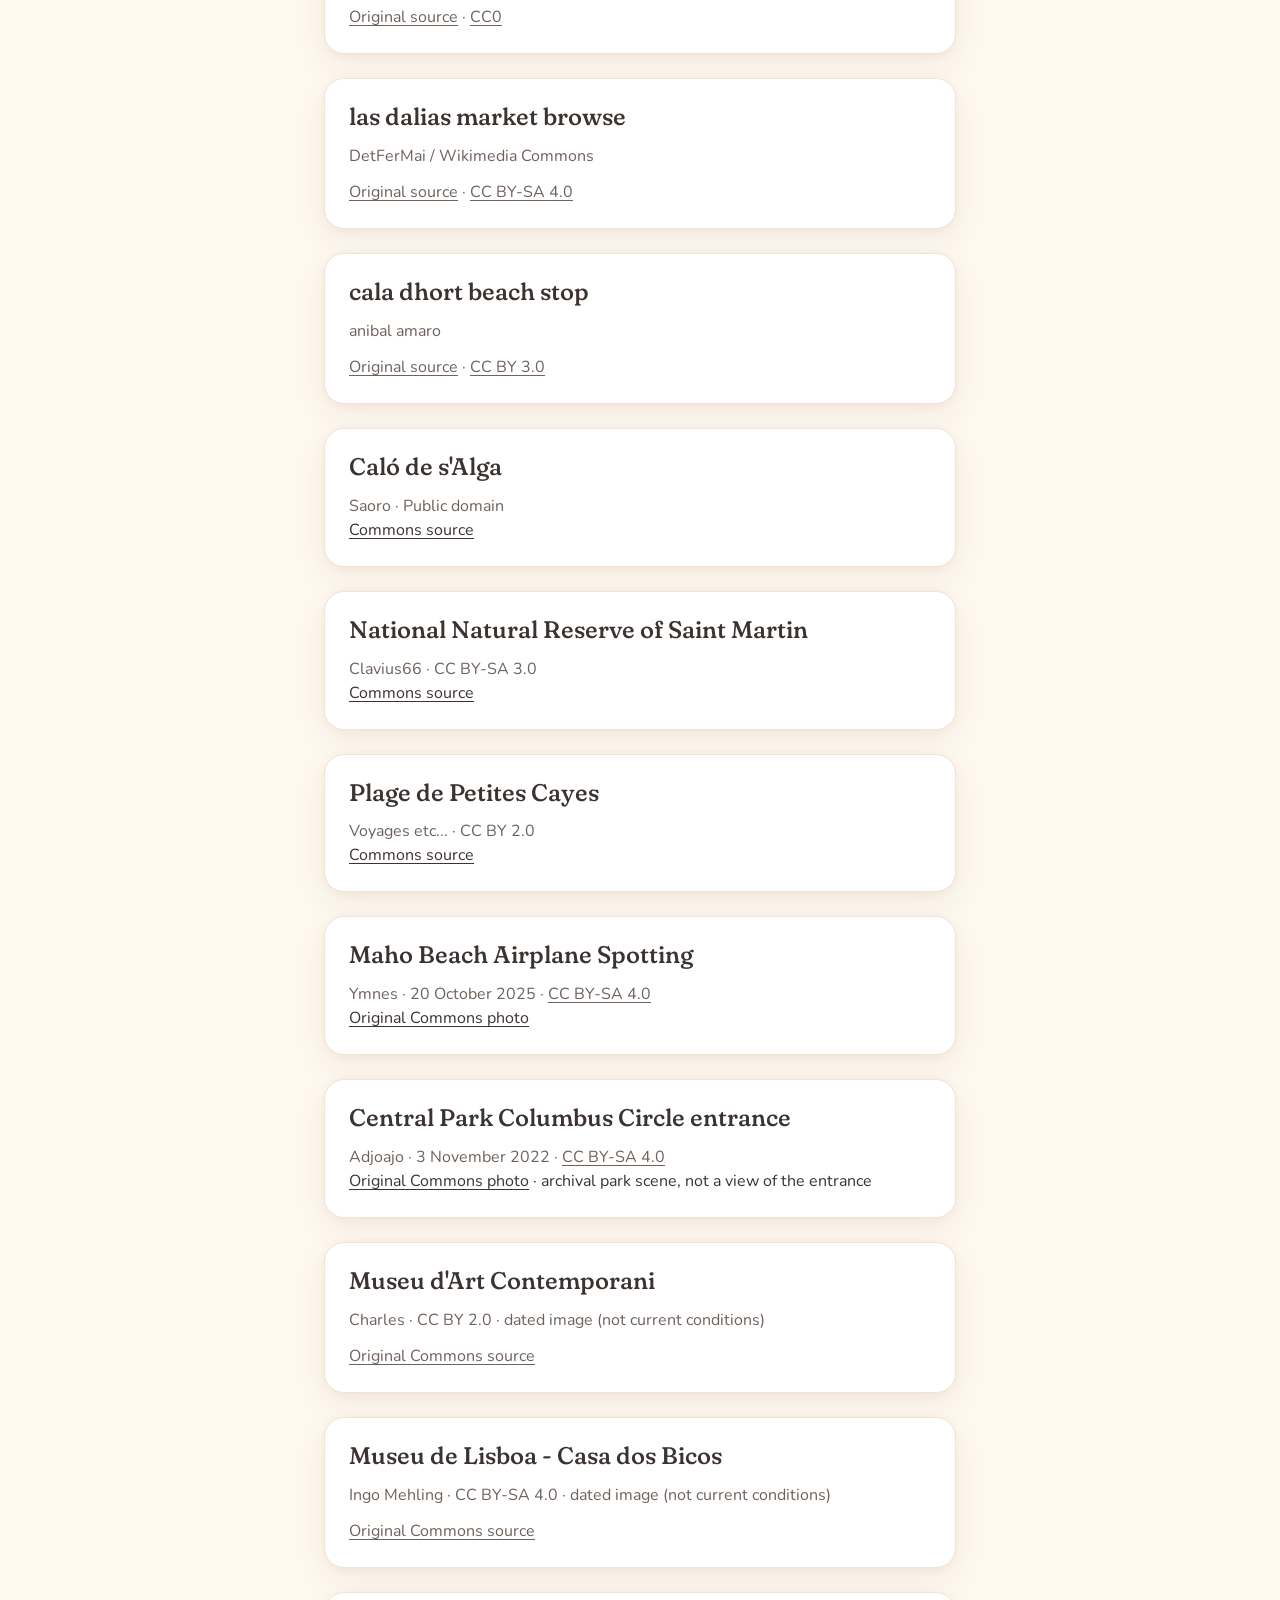
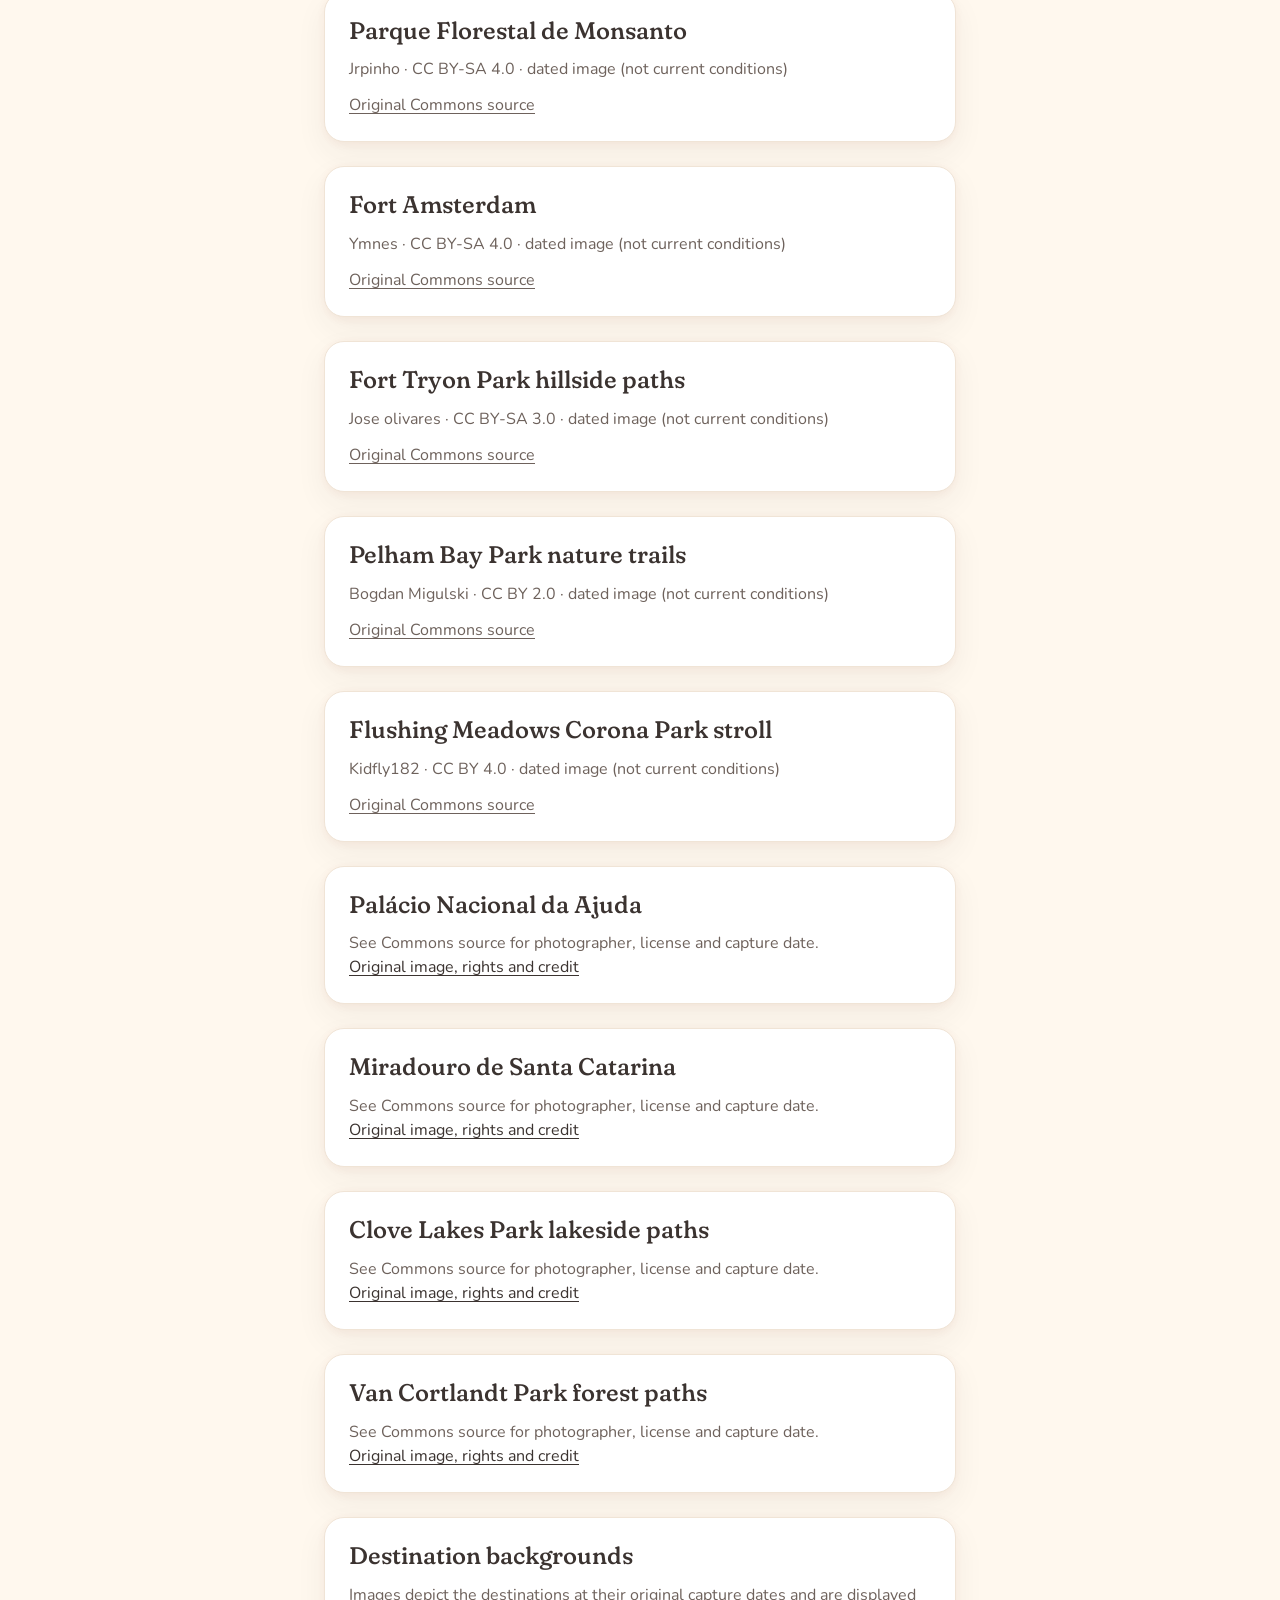
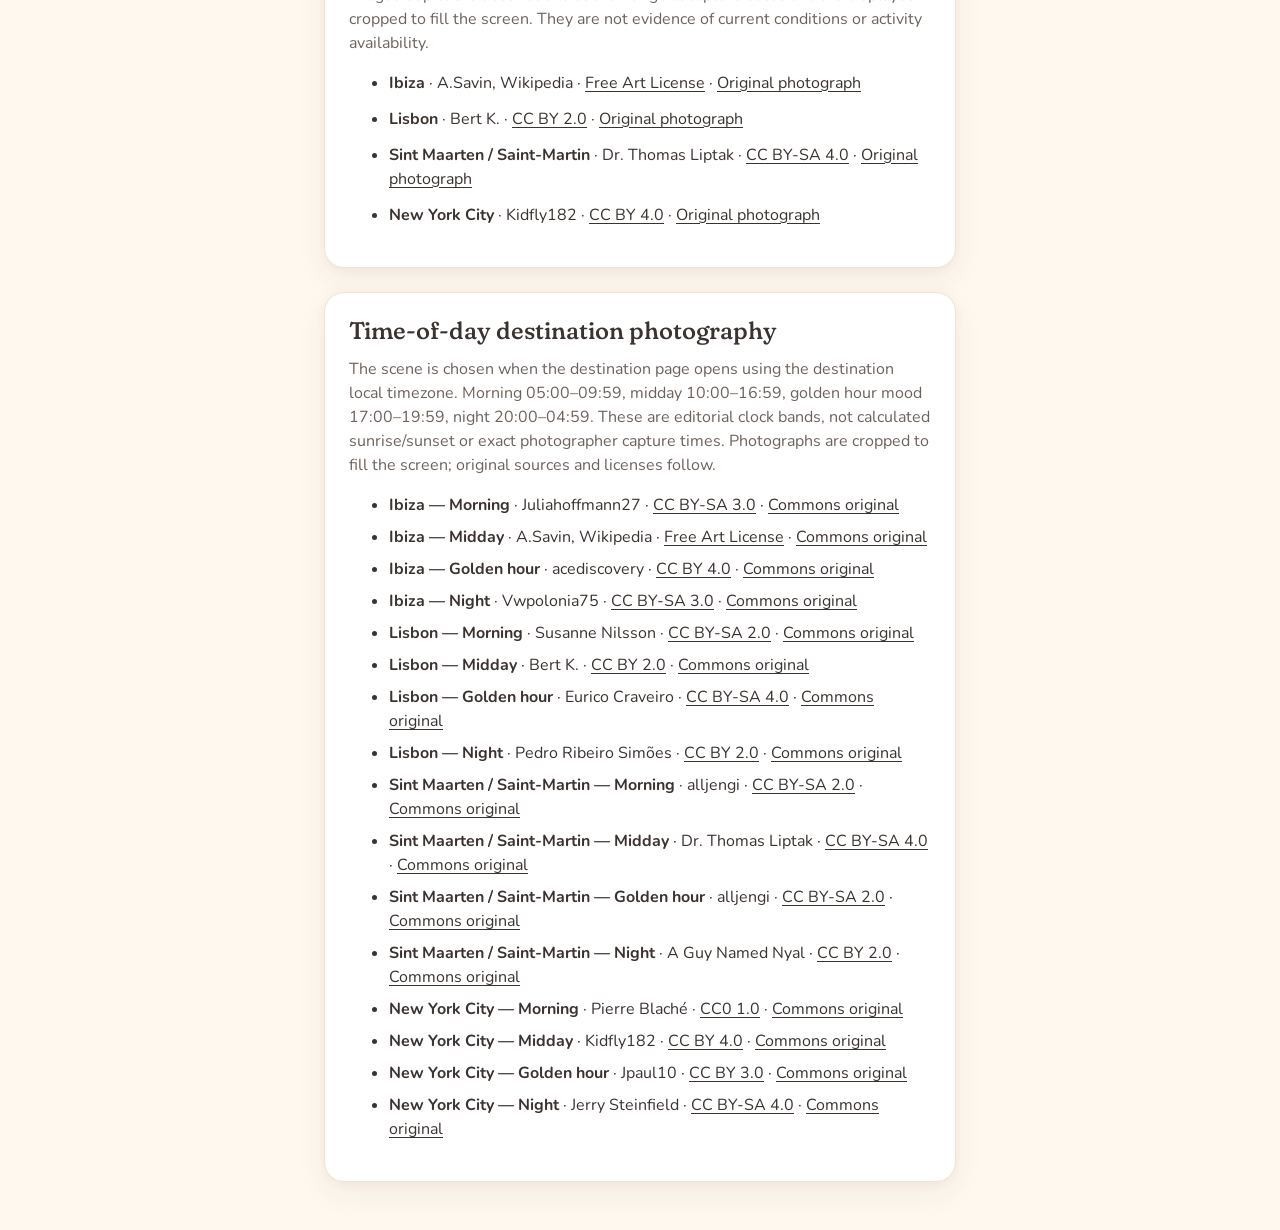
==== commit 27cc4055: "docs(photos): credit sixteen destination scenes by local time band" ====
--- a/credits.html
+++ b/credits.html
@@ -1 +1 @@
-<!doctype html><html lang="en"><head><meta charset="utf-8"><meta name="viewport" content="width=device-width,initial-scale=1"><title>Photo credits — Dayfolk</title><link rel="stylesheet" href="summer-planner.css"></head><body><main class="setup-screen"><a href="index.html">← Back to Dayfolk</a><h1 style="margin:32px 0">Photo credits</h1><p>Source photography with recorded reuse licenses. Photos are framed to fit the cards; colours and content are not retouched. Archive imagery does not show current conditions.</p><section class="taste-note" style="margin-top:24px"><h2>cala bassa beach stop</h2><p>Eduardo Pitt from Madrid, Spain</p><p><a href="https://commons.wikimedia.org/wiki/File:Cala_Bassa_(Ibiza)_(190295961).jpg">Original source</a> · <a href="https://creativecommons.org/licenses/by-sa/2.0/">CC BY-SA 2.0</a></p></section><section class="taste-note" style="margin-top:24px"><h2>cala benirras beach stop</h2><p>I, the copyright holder of this work, hereby publish it under the following license:</p><p><a href="https://commons.wikimedia.org/wiki/File:Cala_Benirras_Ibiza_18_May_2011_(1).JPG">Original source</a> · <a href="https://creativecommons.org/licenses/by/3.0/">CC BY 3.0</a></p></section><section class="taste-note" style="margin-top:24px"><h2>cala salada beach stop</h2><p>Coniferous (talk) (Uploads)</p><p><a href="https://commons.wikimedia.org/wiki/File:Cala_Salada,_near_Sant_Antoni.jpg">Original source</a> · <a href="https://creativecommons.org/licenses/by/3.0/">CC BY 3.0</a></p></section><section class="taste-note" style="margin-top:24px"><h2>aigues blanques beach stop</h2><p>Bc59</p><p><a href="https://commons.wikimedia.org/wiki/File:Platja_de_s%27Aigua_Blanca_Eivissa.jpg">Original source</a> · <a href="https://commons.wikimedia.org/">Public domain</a></p></section><section class="taste-note" style="margin-top:24px"><h2>cala nova beach stop</h2><p>Dan Foy from Derby, England</p><p><a href="https://commons.wikimedia.org/wiki/File:Cala_Nova_Eivissa.jpg">Original source</a> · <a href="https://creativecommons.org/licenses/by/2.0/">CC BY 2.0</a></p></section><section class="taste-note" style="margin-top:24px"><h2>citywalk</h2><p>A.Savin, Wikipedia</p><p><a href="https://commons.wikimedia.org/wiki/File:Ibiza_City_from_Mirador_asv2023-04_img6.jpg">Original source</a> · <a href="https://artlibre.org/licence/lal/en/">Free Art License</a></p></section><section class="taste-note" style="margin-top:24px"><h2>cala comte</h2><p>stavros1 / Wikimedia Commons</p><p><a href="https://commons.wikimedia.org/wiki/File:Cala_Conta_Ibiza_17_May_2011_(1).JPG">Original source</a> · <a href="https://creativecommons.org/licenses/by/3.0/">CC BY 3.0</a></p></section><section class="taste-note" style="margin-top:24px"><h2>sa talaia</h2><p>Joan Gené / Wikimedia Commons</p><p><a href="https://commons.wikimedia.org/wiki/File:Sant_Josep_de_sa_Talaia._Talaiassa._Vistes_(3).jpg">Original source</a> · <a href="https://creativecommons.org/publicdomain/zero/1.0/">CC0</a></p></section><section class="taste-note" style="margin-top:24px"><h2>las dalias market browse</h2><p>DetFerMai / Wikimedia Commons</p><p><a href="https://commons.wikimedia.org/wiki/File:Mercadillo_Las_Dalias_en_Ibiza.jpg">Original source</a> · <a href="https://creativecommons.org/licenses/by-sa/4.0/">CC BY-SA 4.0</a></p></section><section class="taste-note" style="margin-top:24px"><h2>cala dhort beach stop</h2><p>anibal amaro</p><p><a href="https://commons.wikimedia.org/wiki/File:Cala_D%C2%B4Hort_-_panoramio.jpg">Original source</a> · <a href="https://creativecommons.org/licenses/by/3.0/">CC BY 3.0</a></p></section><section class="taste-note" style="margin-top:24px"><h2>Caló de s&#x27;Alga</h2><p>Saoro · Public domain</p><a href="https://commons.wikimedia.org/wiki/File:Calodesalga.JPG">Commons source</a></section><section class="taste-note" style="margin-top:24px"><h2>National Natural Reserve of Saint Martin</h2><p>Clavius66 · CC BY-SA 3.0</p><a href="https://commons.wikimedia.org/wiki/File:Pinel_Island,_Saint_Martin.JPG">Commons source</a></section><section class="taste-note" style="margin-top:24px"><h2>Plage de Petites Cayes</h2><p>Voyages etc... · CC BY 2.0</p><a href="https://commons.wikimedia.org/wiki/File:Plage_de_Petites_Cayes_sur_l%27%C3%AEle_Saint_Martin_(12106765165)_(cropped).jpg">Commons source</a></section><section class="taste-note" style="margin-top:24px"><h2>Maho Beach Airplane Spotting</h2><p>Ymnes · 20 October 2025 · <a href="https://creativecommons.org/licenses/by-sa/4.0/">CC BY-SA 4.0</a></p><a href="https://commons.wikimedia.org/wiki/File:Maho_Beach,_2025_-_6.jpg">Original Commons photo</a></section><section class="taste-note" style="margin-top:24px"><h2>Central Park Columbus Circle entrance</h2><p>Adjoajo · 3 November 2022 · <a href="https://creativecommons.org/licenses/by-sa/4.0/">CC BY-SA 4.0</a></p><a href="https://commons.wikimedia.org/wiki/File:Central_Park._New_York.jpg">Original Commons photo</a> · archival park scene, not a view of the entrance</section><section class="taste-note" style="margin-top:24px"><h2>Museu d'Art Contemporani</h2><p>Charles · CC BY 2.0 · dated image (not current conditions)</p><p><a href="https://commons.wikimedia.org/wiki/File:Museu_d'Art_Contemporani_d'Eivissa%2C_Ibiza%2C_Illes_Balears%2C_Espa%C3%B1a_(53981896055).jpg">Original Commons source</a></p></section><section class="taste-note" style="margin-top:24px"><h2>Museu de Lisboa - Casa dos Bicos</h2><p>Ingo Mehling · CC BY-SA 4.0 · dated image (not current conditions)</p><p><a href="https://commons.wikimedia.org/wiki/File:Lissabon_-_Casa_dos_Bicos.jpg">Original Commons source</a></p></section><section class="taste-note" style="margin-top:24px"><h2>Parque Florestal de Monsanto</h2><p>Jrpinho · CC BY-SA 4.0 · dated image (not current conditions)</p><p><a href="https://commons.wikimedia.org/wiki/File:Parque_Florestal_de_Monsanto_(Lisboa).jpg">Original Commons source</a></p></section><section class="taste-note" style="margin-top:24px"><h2>Fort Amsterdam</h2><p>Ymnes · CC BY-SA 4.0 · dated image (not current conditions)</p><p><a href="https://commons.wikimedia.org/wiki/File:Fort_Amsterdam_(Sint_Maarten)_2025_-_08.jpg">Original Commons source</a></p></section><section class="taste-note" style="margin-top:24px"><h2>Fort Tryon Park hillside paths</h2><p>Jose olivares · CC BY-SA 3.0 · dated image (not current conditions)</p><p><a href="https://commons.wikimedia.org/wiki/File:Fort_Tryon_Park.JPG">Original Commons source</a></p></section><section class="taste-note" style="margin-top:24px"><h2>Pelham Bay Park nature trails</h2><p>Bogdan Migulski · CC BY 2.0 · dated image (not current conditions)</p><p><a href="https://commons.wikimedia.org/wiki/File:Pelham_Bay_Park_(2548628412).jpg">Original Commons source</a></p></section><section class="taste-note" style="margin-top:24px"><h2>Flushing Meadows Corona Park stroll</h2><p>Kidfly182 · CC BY 4.0 · dated image (not current conditions)</p><p><a href="https://commons.wikimedia.org/wiki/File:Flushing_Meadow_Unisphere.jpg">Original Commons source</a></p></section><section class="taste-note" style="margin-top:24px"><h2>Palácio Nacional da Ajuda</h2><p>See Commons source for photographer, license and capture date.</p><a href="https://commons.wikimedia.org/wiki/File:Main_fa%C3%A7ade_of_Pal%C3%A1cio_Nacional_da_Ajuda_048.jpg">Original image, rights and credit</a></section><section class="taste-note" style="margin-top:24px"><h2>Miradouro de Santa Catarina</h2><p>See Commons source for photographer, license and capture date.</p><a href="https://commons.wikimedia.org/wiki/File:Lisboa_-_Miradouro_de_Santa_Catarina_(53897765512).jpg">Original image, rights and credit</a></section><section class="taste-note" style="margin-top:24px"><h2>Clove Lakes Park lakeside paths</h2><p>See Commons source for photographer, license and capture date.</p><a href="https://commons.wikimedia.org/wiki/File:Clove_Lakes_Park.jpg">Original image, rights and credit</a></section><section class="taste-note" style="margin-top:24px"><h2>Van Cortlandt Park forest paths</h2><p>See Commons source for photographer, license and capture date.</p><a href="https://commons.wikimedia.org/wiki/File:Van_Cortlandt_Park%2C_Bronx%2C_NY_(32616620620).jpg">Original image, rights and credit</a></section><section class="taste-note" style="margin-top:24px"><h2>Destination backgrounds</h2><p>Images depict the destinations at their original capture dates and are displayed cropped to fill the screen. They are not evidence of current conditions or activity availability.</p><ul><li style="margin-top:12px"><strong>Ibiza</strong> · A.Savin, Wikipedia · <a href="https://artlibre.org/licence/lal/en/">Free Art License</a> · <a href="https://commons.wikimedia.org/wiki/File:Ibiza_City_Dalt_Vila_from_seaport_asv2023-04.jpg">Original photograph</a></li><li style="margin-top:12px"><strong>Lisbon</strong> · Bert K. · <a href="https://creativecommons.org/licenses/by/2.0/">CC BY 2.0</a> · <a href="https://commons.wikimedia.org/wiki/File:The_rooftops_of_Lisbon.jpg">Original photograph</a></li><li style="margin-top:12px"><strong>Sint Maarten / Saint-Martin</strong> · Dr. Thomas Liptak · <a href="https://creativecommons.org/licenses/by-sa/4.0/">CC BY-SA 4.0</a> · <a href="https://commons.wikimedia.org/wiki/File:St._Maarten_Philipsburg_Great_Bay_Beach.jpg">Original photograph</a></li><li style="margin-top:12px"><strong>New York City</strong> · Kidfly182 · <a href="https://creativecommons.org/licenses/by/4.0/">CC BY 4.0</a> · <a href="https://commons.wikimedia.org/wiki/File:Midtown_Manhattan_Skyline_2026_095.jpg">Original photograph</a></li></ul></section></main></body></html>
+<!doctype html><html lang="en"><head><meta charset="utf-8"><meta name="viewport" content="width=device-width,initial-scale=1"><title>Photo credits — Dayfolk</title><link rel="stylesheet" href="summer-planner.css"></head><body><main class="setup-screen"><a href="index.html">← Back to Dayfolk</a><h1 style="margin:32px 0">Photo credits</h1><p>Source photography with recorded reuse licenses. Photos are framed to fit the cards; colours and content are not retouched. Archive imagery does not show current conditions.</p><section class="taste-note" style="margin-top:24px"><h2>cala bassa beach stop</h2><p>Eduardo Pitt from Madrid, Spain</p><p><a href="https://commons.wikimedia.org/wiki/File:Cala_Bassa_(Ibiza)_(190295961).jpg">Original source</a> · <a href="https://creativecommons.org/licenses/by-sa/2.0/">CC BY-SA 2.0</a></p></section><section class="taste-note" style="margin-top:24px"><h2>cala benirras beach stop</h2><p>I, the copyright holder of this work, hereby publish it under the following license:</p><p><a href="https://commons.wikimedia.org/wiki/File:Cala_Benirras_Ibiza_18_May_2011_(1).JPG">Original source</a> · <a href="https://creativecommons.org/licenses/by/3.0/">CC BY 3.0</a></p></section><section class="taste-note" style="margin-top:24px"><h2>cala salada beach stop</h2><p>Coniferous (talk) (Uploads)</p><p><a href="https://commons.wikimedia.org/wiki/File:Cala_Salada,_near_Sant_Antoni.jpg">Original source</a> · <a href="https://creativecommons.org/licenses/by/3.0/">CC BY 3.0</a></p></section><section class="taste-note" style="margin-top:24px"><h2>aigues blanques beach stop</h2><p>Bc59</p><p><a href="https://commons.wikimedia.org/wiki/File:Platja_de_s%27Aigua_Blanca_Eivissa.jpg">Original source</a> · <a href="https://commons.wikimedia.org/">Public domain</a></p></section><section class="taste-note" style="margin-top:24px"><h2>cala nova beach stop</h2><p>Dan Foy from Derby, England</p><p><a href="https://commons.wikimedia.org/wiki/File:Cala_Nova_Eivissa.jpg">Original source</a> · <a href="https://creativecommons.org/licenses/by/2.0/">CC BY 2.0</a></p></section><section class="taste-note" style="margin-top:24px"><h2>citywalk</h2><p>A.Savin, Wikipedia</p><p><a href="https://commons.wikimedia.org/wiki/File:Ibiza_City_from_Mirador_asv2023-04_img6.jpg">Original source</a> · <a href="https://artlibre.org/licence/lal/en/">Free Art License</a></p></section><section class="taste-note" style="margin-top:24px"><h2>cala comte</h2><p>stavros1 / Wikimedia Commons</p><p><a href="https://commons.wikimedia.org/wiki/File:Cala_Conta_Ibiza_17_May_2011_(1).JPG">Original source</a> · <a href="https://creativecommons.org/licenses/by/3.0/">CC BY 3.0</a></p></section><section class="taste-note" style="margin-top:24px"><h2>sa talaia</h2><p>Joan Gené / Wikimedia Commons</p><p><a href="https://commons.wikimedia.org/wiki/File:Sant_Josep_de_sa_Talaia._Talaiassa._Vistes_(3).jpg">Original source</a> · <a href="https://creativecommons.org/publicdomain/zero/1.0/">CC0</a></p></section><section class="taste-note" style="margin-top:24px"><h2>las dalias market browse</h2><p>DetFerMai / Wikimedia Commons</p><p><a href="https://commons.wikimedia.org/wiki/File:Mercadillo_Las_Dalias_en_Ibiza.jpg">Original source</a> · <a href="https://creativecommons.org/licenses/by-sa/4.0/">CC BY-SA 4.0</a></p></section><section class="taste-note" style="margin-top:24px"><h2>cala dhort beach stop</h2><p>anibal amaro</p><p><a href="https://commons.wikimedia.org/wiki/File:Cala_D%C2%B4Hort_-_panoramio.jpg">Original source</a> · <a href="https://creativecommons.org/licenses/by/3.0/">CC BY 3.0</a></p></section><section class="taste-note" style="margin-top:24px"><h2>Caló de s&#x27;Alga</h2><p>Saoro · Public domain</p><a href="https://commons.wikimedia.org/wiki/File:Calodesalga.JPG">Commons source</a></section><section class="taste-note" style="margin-top:24px"><h2>National Natural Reserve of Saint Martin</h2><p>Clavius66 · CC BY-SA 3.0</p><a href="https://commons.wikimedia.org/wiki/File:Pinel_Island,_Saint_Martin.JPG">Commons source</a></section><section class="taste-note" style="margin-top:24px"><h2>Plage de Petites Cayes</h2><p>Voyages etc... · CC BY 2.0</p><a href="https://commons.wikimedia.org/wiki/File:Plage_de_Petites_Cayes_sur_l%27%C3%AEle_Saint_Martin_(12106765165)_(cropped).jpg">Commons source</a></section><section class="taste-note" style="margin-top:24px"><h2>Maho Beach Airplane Spotting</h2><p>Ymnes · 20 October 2025 · <a href="https://creativecommons.org/licenses/by-sa/4.0/">CC BY-SA 4.0</a></p><a href="https://commons.wikimedia.org/wiki/File:Maho_Beach,_2025_-_6.jpg">Original Commons photo</a></section><section class="taste-note" style="margin-top:24px"><h2>Central Park Columbus Circle entrance</h2><p>Adjoajo · 3 November 2022 · <a href="https://creativecommons.org/licenses/by-sa/4.0/">CC BY-SA 4.0</a></p><a href="https://commons.wikimedia.org/wiki/File:Central_Park._New_York.jpg">Original Commons photo</a> · archival park scene, not a view of the entrance</section><section class="taste-note" style="margin-top:24px"><h2>Museu d'Art Contemporani</h2><p>Charles · CC BY 2.0 · dated image (not current conditions)</p><p><a href="https://commons.wikimedia.org/wiki/File:Museu_d'Art_Contemporani_d'Eivissa%2C_Ibiza%2C_Illes_Balears%2C_Espa%C3%B1a_(53981896055).jpg">Original Commons source</a></p></section><section class="taste-note" style="margin-top:24px"><h2>Museu de Lisboa - Casa dos Bicos</h2><p>Ingo Mehling · CC BY-SA 4.0 · dated image (not current conditions)</p><p><a href="https://commons.wikimedia.org/wiki/File:Lissabon_-_Casa_dos_Bicos.jpg">Original Commons source</a></p></section><section class="taste-note" style="margin-top:24px"><h2>Parque Florestal de Monsanto</h2><p>Jrpinho · CC BY-SA 4.0 · dated image (not current conditions)</p><p><a href="https://commons.wikimedia.org/wiki/File:Parque_Florestal_de_Monsanto_(Lisboa).jpg">Original Commons source</a></p></section><section class="taste-note" style="margin-top:24px"><h2>Fort Amsterdam</h2><p>Ymnes · CC BY-SA 4.0 · dated image (not current conditions)</p><p><a href="https://commons.wikimedia.org/wiki/File:Fort_Amsterdam_(Sint_Maarten)_2025_-_08.jpg">Original Commons source</a></p></section><section class="taste-note" style="margin-top:24px"><h2>Fort Tryon Park hillside paths</h2><p>Jose olivares · CC BY-SA 3.0 · dated image (not current conditions)</p><p><a href="https://commons.wikimedia.org/wiki/File:Fort_Tryon_Park.JPG">Original Commons source</a></p></section><section class="taste-note" style="margin-top:24px"><h2>Pelham Bay Park nature trails</h2><p>Bogdan Migulski · CC BY 2.0 · dated image (not current conditions)</p><p><a href="https://commons.wikimedia.org/wiki/File:Pelham_Bay_Park_(2548628412).jpg">Original Commons source</a></p></section><section class="taste-note" style="margin-top:24px"><h2>Flushing Meadows Corona Park stroll</h2><p>Kidfly182 · CC BY 4.0 · dated image (not current conditions)</p><p><a href="https://commons.wikimedia.org/wiki/File:Flushing_Meadow_Unisphere.jpg">Original Commons source</a></p></section><section class="taste-note" style="margin-top:24px"><h2>Palácio Nacional da Ajuda</h2><p>See Commons source for photographer, license and capture date.</p><a href="https://commons.wikimedia.org/wiki/File:Main_fa%C3%A7ade_of_Pal%C3%A1cio_Nacional_da_Ajuda_048.jpg">Original image, rights and credit</a></section><section class="taste-note" style="margin-top:24px"><h2>Miradouro de Santa Catarina</h2><p>See Commons source for photographer, license and capture date.</p><a href="https://commons.wikimedia.org/wiki/File:Lisboa_-_Miradouro_de_Santa_Catarina_(53897765512).jpg">Original image, rights and credit</a></section><section class="taste-note" style="margin-top:24px"><h2>Clove Lakes Park lakeside paths</h2><p>See Commons source for photographer, license and capture date.</p><a href="https://commons.wikimedia.org/wiki/File:Clove_Lakes_Park.jpg">Original image, rights and credit</a></section><section class="taste-note" style="margin-top:24px"><h2>Van Cortlandt Park forest paths</h2><p>See Commons source for photographer, license and capture date.</p><a href="https://commons.wikimedia.org/wiki/File:Van_Cortlandt_Park%2C_Bronx%2C_NY_(32616620620).jpg">Original image, rights and credit</a></section><section class="taste-note" style="margin-top:24px"><h2>Destination backgrounds</h2><p>Images depict the destinations at their original capture dates and are displayed cropped to fill the screen. They are not evidence of current conditions or activity availability.</p><ul><li style="margin-top:12px"><strong>Ibiza</strong> · A.Savin, Wikipedia · <a href="https://artlibre.org/licence/lal/en/">Free Art License</a> · <a href="https://commons.wikimedia.org/wiki/File:Ibiza_City_Dalt_Vila_from_seaport_asv2023-04.jpg">Original photograph</a></li><li style="margin-top:12px"><strong>Lisbon</strong> · Bert K. · <a href="https://creativecommons.org/licenses/by/2.0/">CC BY 2.0</a> · <a href="https://commons.wikimedia.org/wiki/File:The_rooftops_of_Lisbon.jpg">Original photograph</a></li><li style="margin-top:12px"><strong>Sint Maarten / Saint-Martin</strong> · Dr. Thomas Liptak · <a href="https://creativecommons.org/licenses/by-sa/4.0/">CC BY-SA 4.0</a> · <a href="https://commons.wikimedia.org/wiki/File:St._Maarten_Philipsburg_Great_Bay_Beach.jpg">Original photograph</a></li><li style="margin-top:12px"><strong>New York City</strong> · Kidfly182 · <a href="https://creativecommons.org/licenses/by/4.0/">CC BY 4.0</a> · <a href="https://commons.wikimedia.org/wiki/File:Midtown_Manhattan_Skyline_2026_095.jpg">Original photograph</a></li></ul></section><section class="taste-note" style="margin-top:24px"><h2>Time-of-day destination photography</h2><p>The scene is chosen when the destination page opens using the destination local timezone. Morning 05:00–09:59, midday 10:00–16:59, golden hour mood 17:00–19:59, night 20:00–04:59. These are editorial clock bands, not calculated sunrise/sunset or exact photographer capture times. Photographs are cropped to fill the screen; original sources and licenses follow.</p><ul><li style="margin:8px 0"><strong>Ibiza — Morning</strong> · Juliahoffmann27 · <a href="https://creativecommons.org/licenses/by-sa/3.0/">CC BY-SA 3.0</a> · <a href="https://commons.wikimedia.org/wiki/File:Sunrise_Ibiza.JPG">Commons original</a></li><li style="margin:8px 0"><strong>Ibiza — Midday</strong> · A.Savin, Wikipedia · <a href="https://artlibre.org/licence/lal/en/">Free Art License</a> · <a href="https://commons.wikimedia.org/wiki/File:Ibiza_City_Dalt_Vila_from_seaport_asv2023-04.jpg">Commons original</a></li><li style="margin:8px 0"><strong>Ibiza — Golden hour</strong> · acediscovery · <a href="https://creativecommons.org/licenses/by/4.0/">CC BY 4.0</a> · <a href="https://commons.wikimedia.org/wiki/File:Ibiza-Sunset.jpg">Commons original</a></li><li style="margin:8px 0"><strong>Ibiza — Night</strong> · Vwpolonia75 · <a href="https://creativecommons.org/licenses/by-sa/3.0/">CC BY-SA 3.0</a> · <a href="https://commons.wikimedia.org/wiki/File:Ibiza_night.JPG">Commons original</a></li><li style="margin:8px 0"><strong>Lisbon — Morning</strong> · Susanne Nilsson · <a href="https://creativecommons.org/licenses/by-sa/2.0/">CC BY-SA 2.0</a> · <a href="https://commons.wikimedia.org/wiki/File:Early_morning_in_Lisbon_(34983167855).jpg">Commons original</a></li><li style="margin:8px 0"><strong>Lisbon — Midday</strong> · Bert K. · <a href="https://creativecommons.org/licenses/by/2.0/">CC BY 2.0</a> · <a href="https://commons.wikimedia.org/wiki/File:The_rooftops_of_Lisbon.jpg">Commons original</a></li><li style="margin:8px 0"><strong>Lisbon — Golden hour</strong> · Eurico Craveiro · <a href="https://creativecommons.org/licenses/by-sa/4.0/">CC BY-SA 4.0</a> · <a href="https://commons.wikimedia.org/wiki/File:Lisbon_sunset.jpg">Commons original</a></li><li style="margin:8px 0"><strong>Lisbon — Night</strong> · Pedro Ribeiro Simões · <a href="https://creativecommons.org/licenses/by/2.0/">CC BY 2.0</a> · <a href="https://commons.wikimedia.org/wiki/File:Lisbon_(Alfama_Gra%C3%A7a)_photographed_by_night_(27542313670).jpg">Commons original</a></li><li style="margin:8px 0"><strong>Sint Maarten / Saint-Martin — Morning</strong> · alljengi · <a href="https://creativecommons.org/licenses/by-sa/2.0/">CC BY-SA 2.0</a> · <a href="https://commons.wikimedia.org/wiki/File:Sunrise_over_Simpson_Bay%2C_St_Maarten%2C_Oct_2014_(15571250198).jpg">Commons original</a></li><li style="margin:8px 0"><strong>Sint Maarten / Saint-Martin — Midday</strong> · Dr. Thomas Liptak · <a href="https://creativecommons.org/licenses/by-sa/4.0/">CC BY-SA 4.0</a> · <a href="https://commons.wikimedia.org/wiki/File:St._Maarten_Philipsburg_Great_Bay_Beach.jpg">Commons original</a></li><li style="margin:8px 0"><strong>Sint Maarten / Saint-Martin — Golden hour</strong> · alljengi · <a href="https://creativecommons.org/licenses/by-sa/2.0/">CC BY-SA 2.0</a> · <a href="https://commons.wikimedia.org/wiki/File:Sunset_on_Maho_Beach%2C_St_Maarten%2C_Oct_2014_(15732989042).jpg">Commons original</a></li><li style="margin:8px 0"><strong>Sint Maarten / Saint-Martin — Night</strong> · A Guy Named Nyal · <a href="https://creativecommons.org/licenses/by/2.0/">CC BY 2.0</a> · <a href="https://commons.wikimedia.org/wiki/File:On_The_Night_Shift_-_Flickr_-_A_Guy_Named_Nyal.jpg">Commons original</a></li><li style="margin:8px 0"><strong>New York City — Morning</strong> · Pierre Blaché · <a href="https://creativecommons.org/publicdomain/zero/1.0/">CC0 1.0</a> · <a href="https://commons.wikimedia.org/wiki/File:Sunrise_over_Manhattan%2C_New_York_(49270363953).jpg">Commons original</a></li><li style="margin:8px 0"><strong>New York City — Midday</strong> · Kidfly182 · <a href="https://creativecommons.org/licenses/by/4.0/">CC BY 4.0</a> · <a href="https://commons.wikimedia.org/wiki/File:Midtown_Manhattan_Skyline_2026_095.jpg">Commons original</a></li><li style="margin:8px 0"><strong>New York City — Golden hour</strong> · Jpaul10 · <a href="https://creativecommons.org/licenses/by/3.0/">CC BY 3.0</a> · <a href="https://commons.wikimedia.org/wiki/File:New_york_city_sunset.jpg">Commons original</a></li><li style="margin:8px 0"><strong>New York City — Night</strong> · Jerry Steinfield · <a href="https://creativecommons.org/licenses/by-sa/4.0/">CC BY-SA 4.0</a> · <a href="https://commons.wikimedia.org/wiki/File:New_York_City_Skyline_at_night.jpg">Commons original</a></li></ul></section></main></body></html>
--- a/summer-planner.css
+++ b/summer-planner.css
@@ -1,4 +1,4 @@
-@import url('https://fonts.googleapis.com/css2?family=Fraunces:SOFT,wght@100,500;100,600&family=Nunito:wght@400;600;700;800&display=swap');
+@import url('https://fonts.googleapis.com/css2?family=Fraunces:SOFT,wght@50,500;100,600&family=Nunito:wght@400;600;700&display=swap');
 :root {
   color-scheme:light;
   --paper:#FFF8EE;--surface:#FFFFFF;--ink:#3B3330;--muted:#6E625C;--line:#F0E4D6;
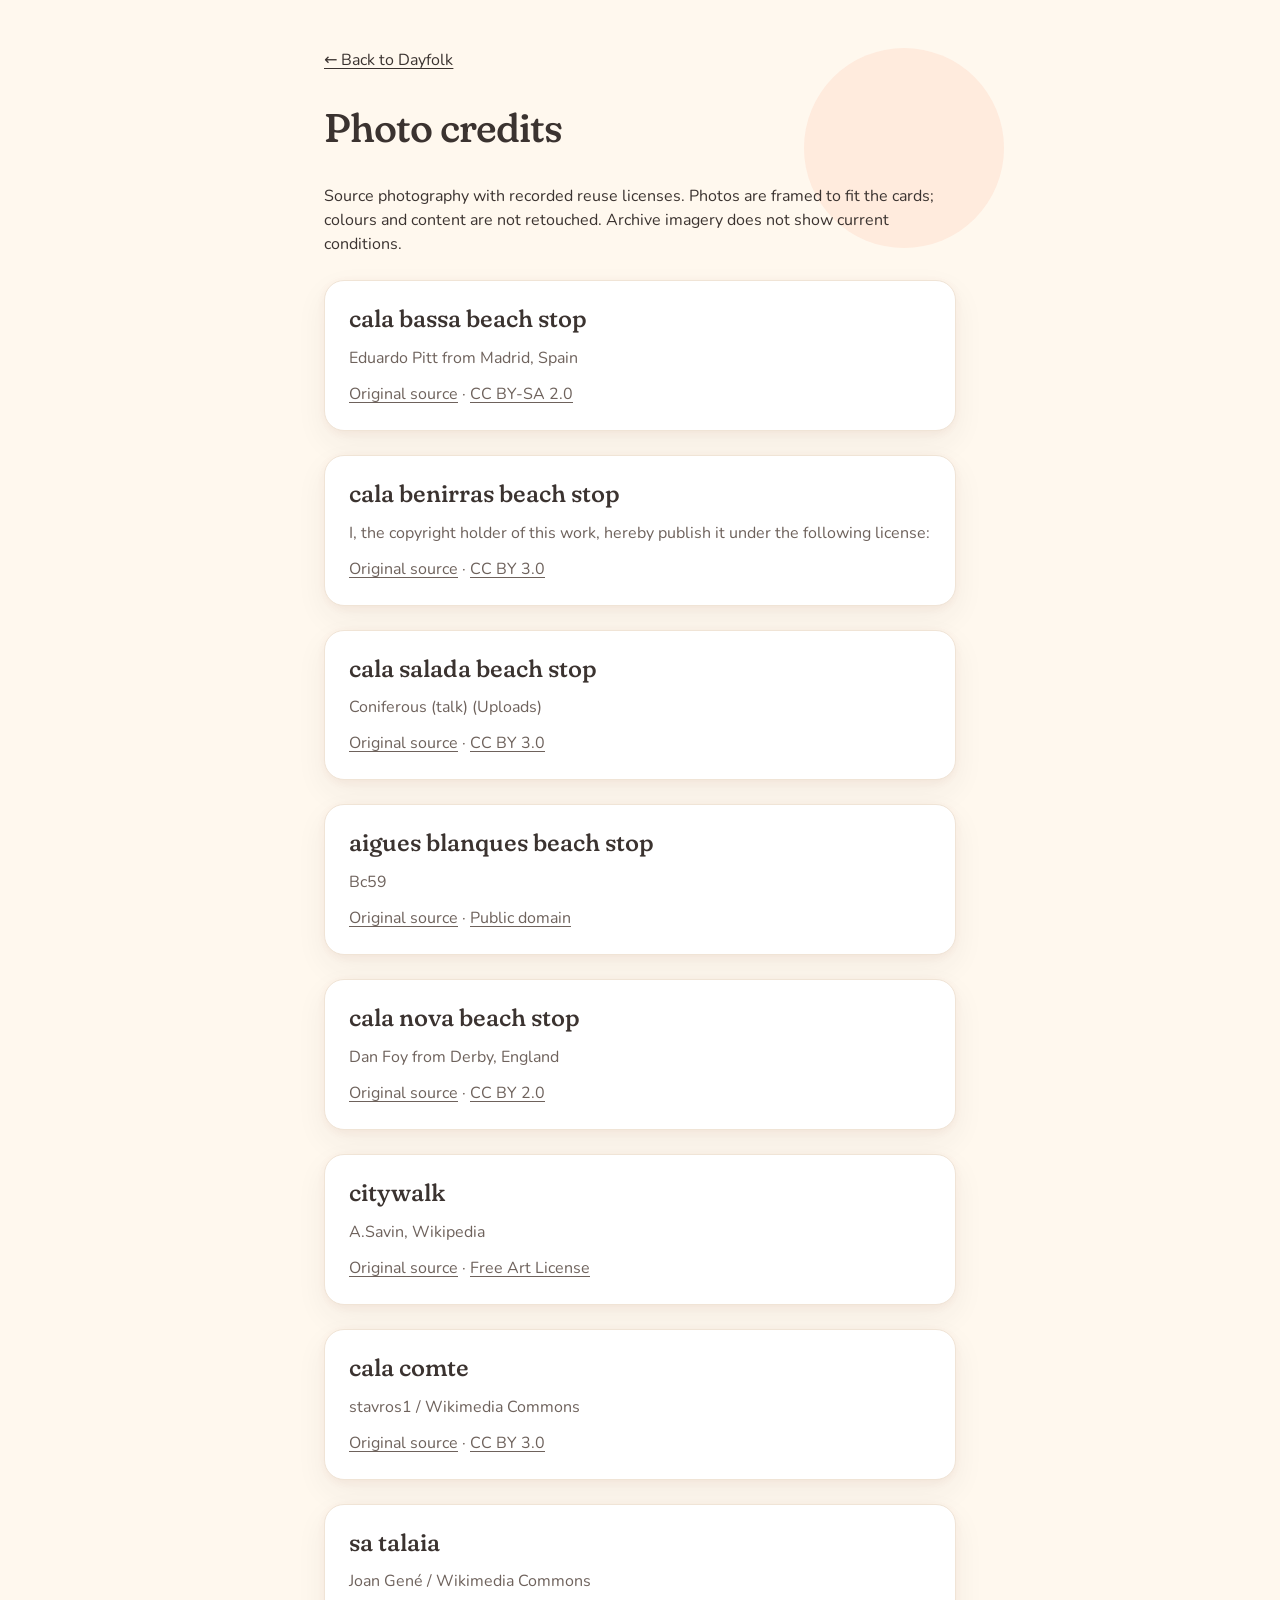
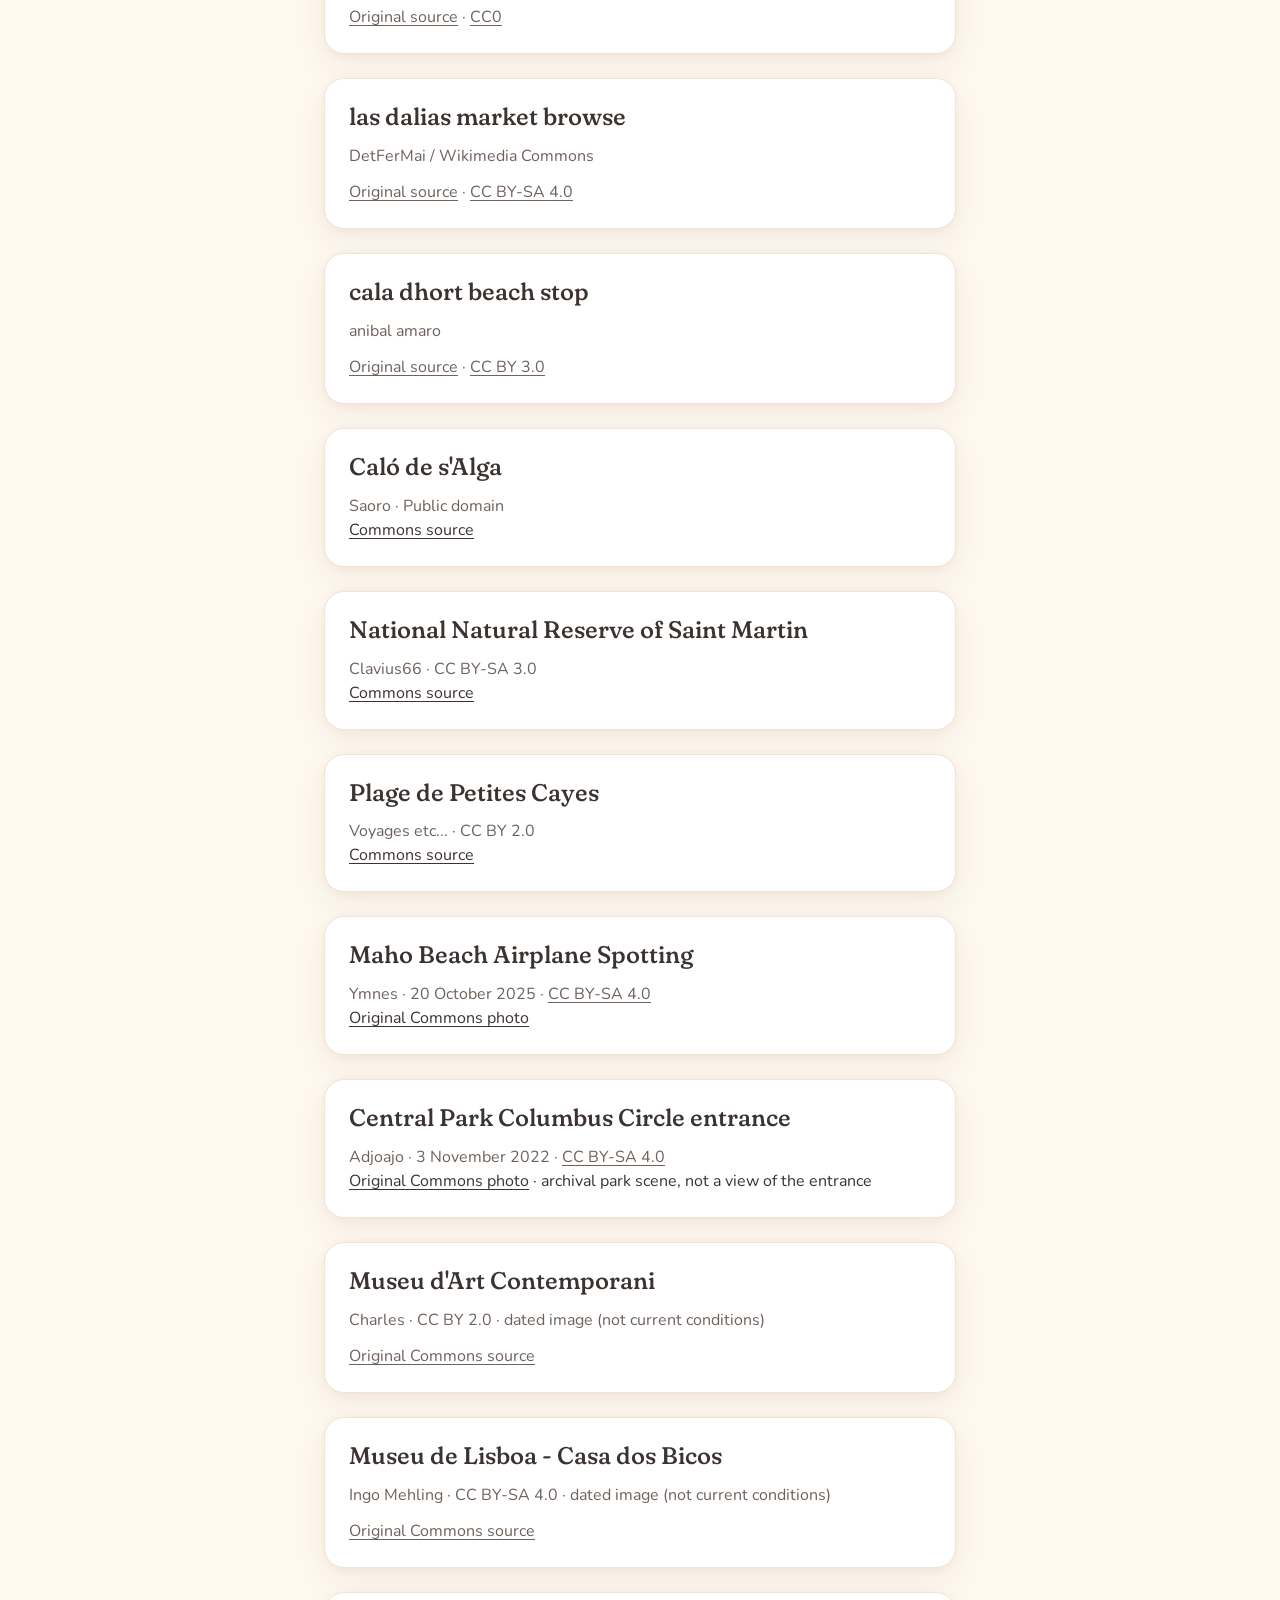
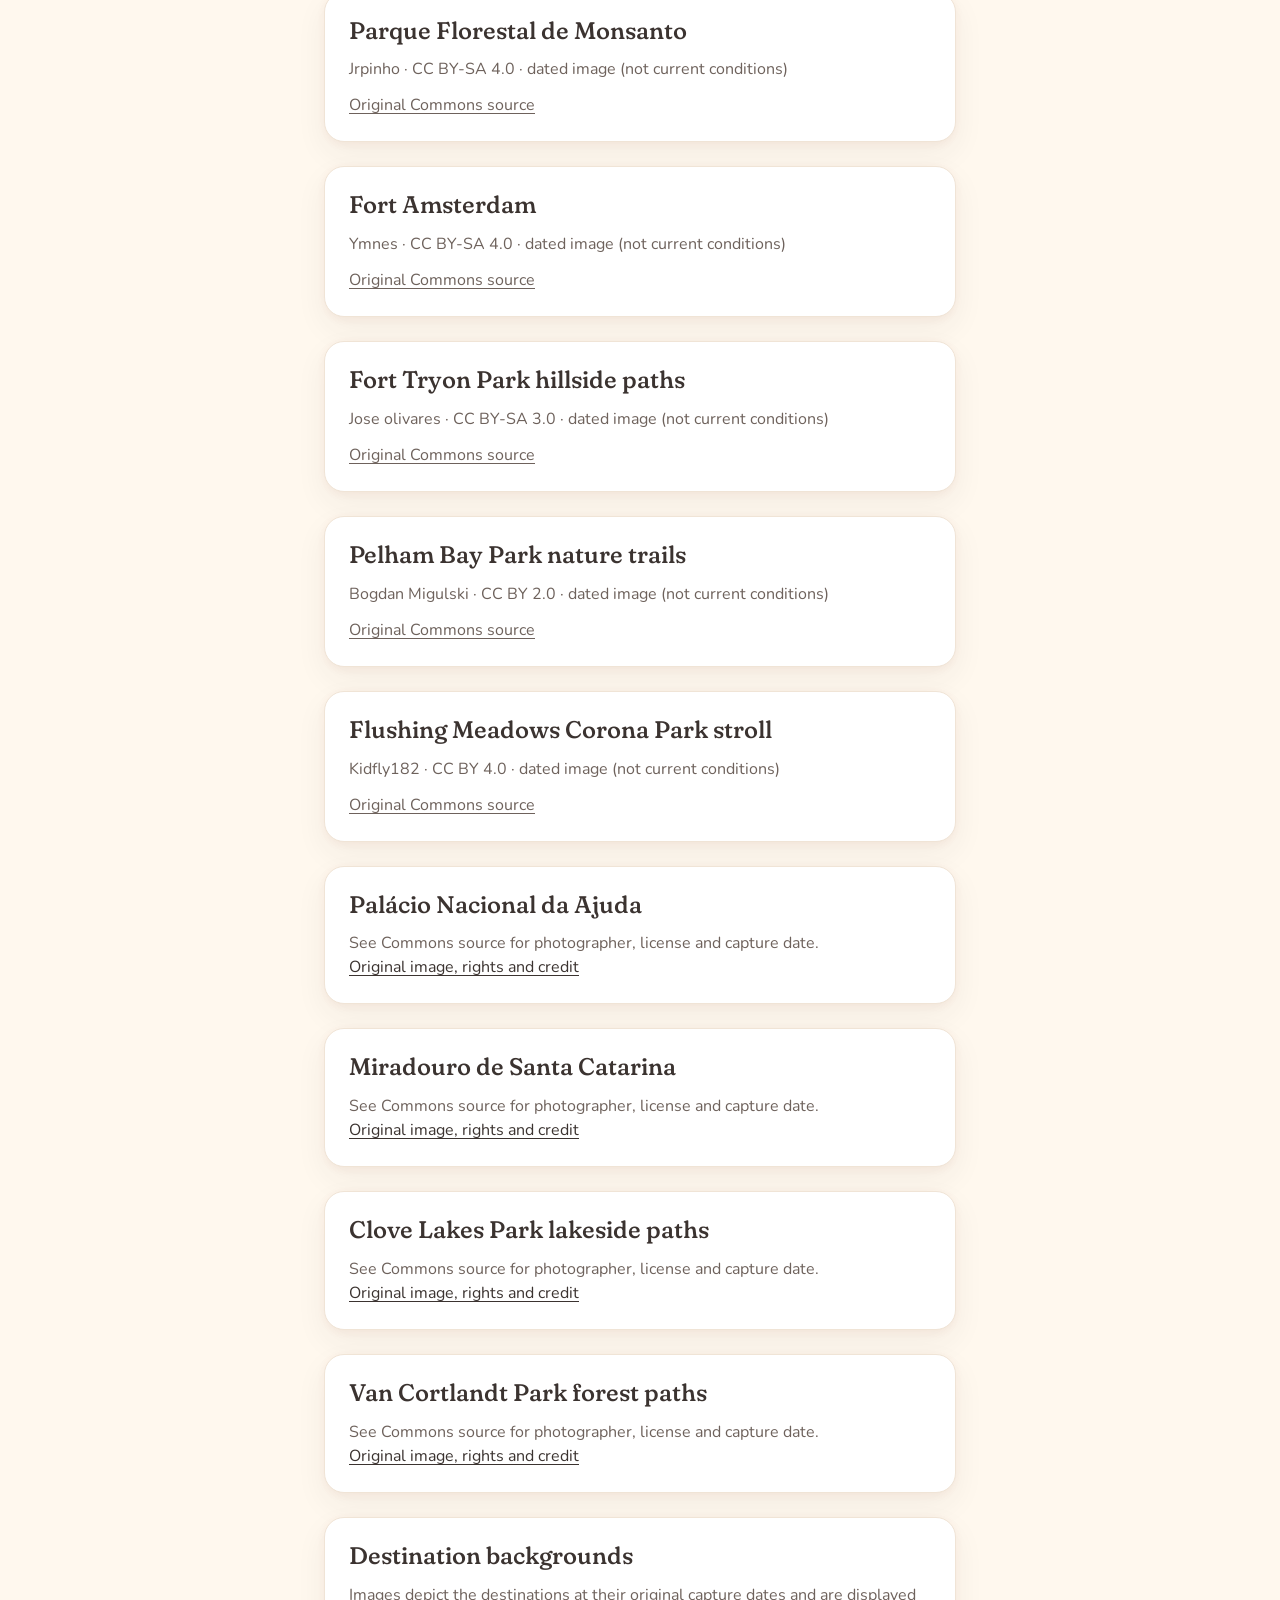
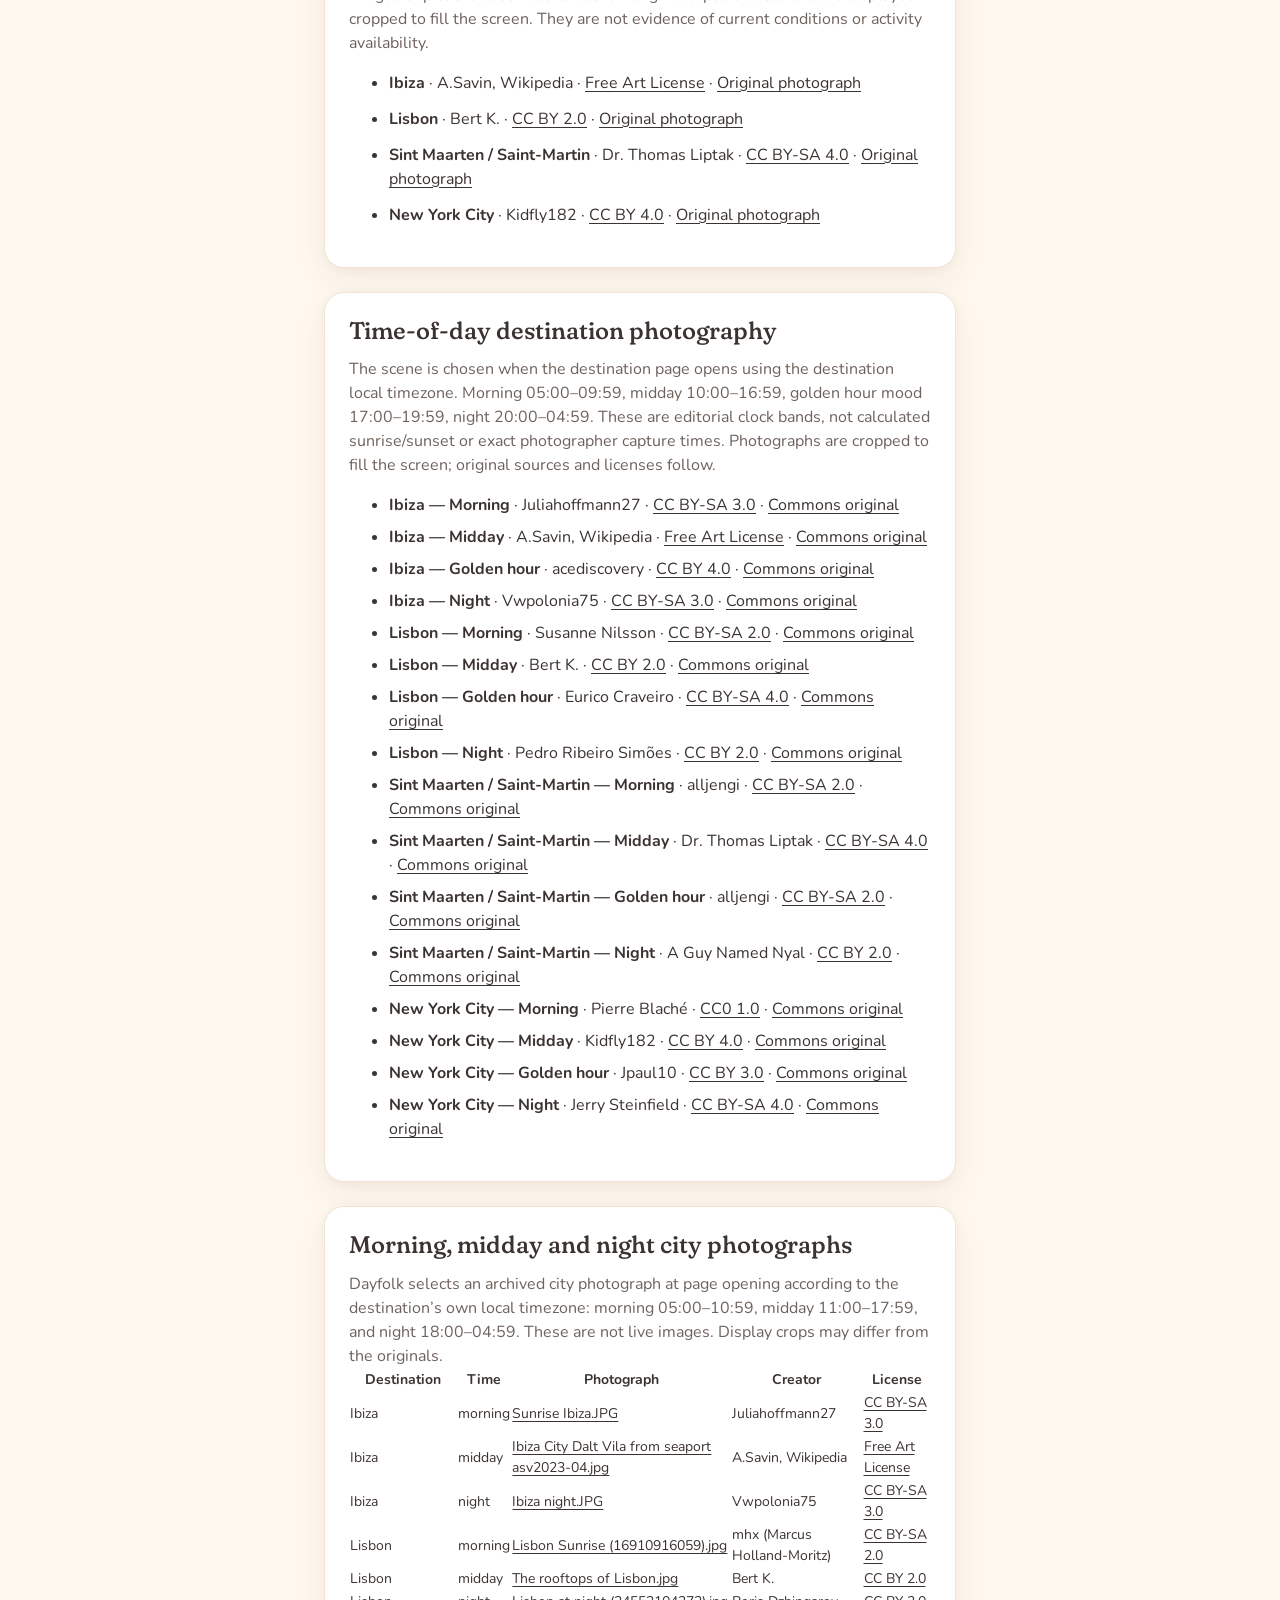
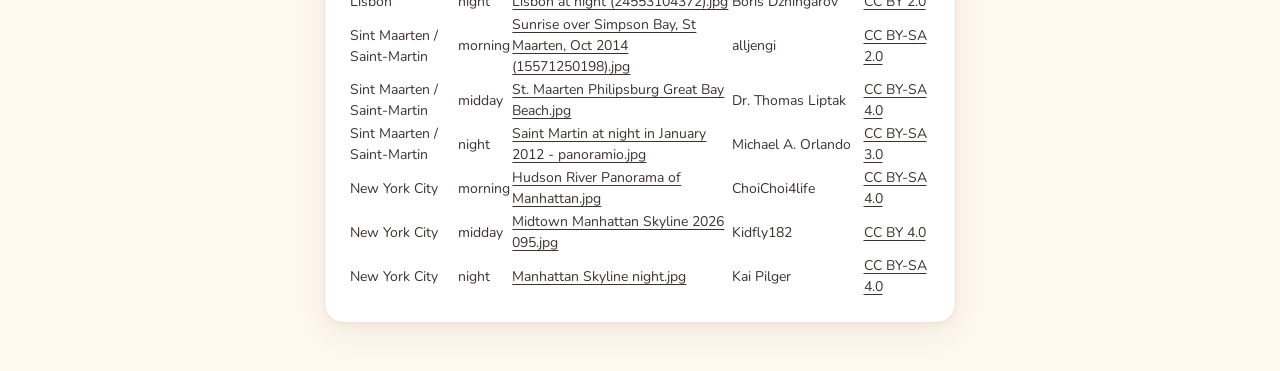
==== commit 208006df: "docs(credits): source and license all twelve local-time destination images" ====
--- a/credits.html
+++ b/credits.html
@@ -1 +1 @@
-<!doctype html><html lang="en"><head><meta charset="utf-8"><meta name="viewport" content="width=device-width,initial-scale=1"><title>Photo credits — Dayfolk</title><link rel="stylesheet" href="summer-planner.css"></head><body><main class="setup-screen"><a href="index.html">← Back to Dayfolk</a><h1 style="margin:32px 0">Photo credits</h1><p>Source photography with recorded reuse licenses. Photos are framed to fit the cards; colours and content are not retouched. Archive imagery does not show current conditions.</p><section class="taste-note" style="margin-top:24px"><h2>cala bassa beach stop</h2><p>Eduardo Pitt from Madrid, Spain</p><p><a href="https://commons.wikimedia.org/wiki/File:Cala_Bassa_(Ibiza)_(190295961).jpg">Original source</a> · <a href="https://creativecommons.org/licenses/by-sa/2.0/">CC BY-SA 2.0</a></p></section><section class="taste-note" style="margin-top:24px"><h2>cala benirras beach stop</h2><p>I, the copyright holder of this work, hereby publish it under the following license:</p><p><a href="https://commons.wikimedia.org/wiki/File:Cala_Benirras_Ibiza_18_May_2011_(1).JPG">Original source</a> · <a href="https://creativecommons.org/licenses/by/3.0/">CC BY 3.0</a></p></section><section class="taste-note" style="margin-top:24px"><h2>cala salada beach stop</h2><p>Coniferous (talk) (Uploads)</p><p><a href="https://commons.wikimedia.org/wiki/File:Cala_Salada,_near_Sant_Antoni.jpg">Original source</a> · <a href="https://creativecommons.org/licenses/by/3.0/">CC BY 3.0</a></p></section><section class="taste-note" style="margin-top:24px"><h2>aigues blanques beach stop</h2><p>Bc59</p><p><a href="https://commons.wikimedia.org/wiki/File:Platja_de_s%27Aigua_Blanca_Eivissa.jpg">Original source</a> · <a href="https://commons.wikimedia.org/">Public domain</a></p></section><section class="taste-note" style="margin-top:24px"><h2>cala nova beach stop</h2><p>Dan Foy from Derby, England</p><p><a href="https://commons.wikimedia.org/wiki/File:Cala_Nova_Eivissa.jpg">Original source</a> · <a href="https://creativecommons.org/licenses/by/2.0/">CC BY 2.0</a></p></section><section class="taste-note" style="margin-top:24px"><h2>citywalk</h2><p>A.Savin, Wikipedia</p><p><a href="https://commons.wikimedia.org/wiki/File:Ibiza_City_from_Mirador_asv2023-04_img6.jpg">Original source</a> · <a href="https://artlibre.org/licence/lal/en/">Free Art License</a></p></section><section class="taste-note" style="margin-top:24px"><h2>cala comte</h2><p>stavros1 / Wikimedia Commons</p><p><a href="https://commons.wikimedia.org/wiki/File:Cala_Conta_Ibiza_17_May_2011_(1).JPG">Original source</a> · <a href="https://creativecommons.org/licenses/by/3.0/">CC BY 3.0</a></p></section><section class="taste-note" style="margin-top:24px"><h2>sa talaia</h2><p>Joan Gené / Wikimedia Commons</p><p><a href="https://commons.wikimedia.org/wiki/File:Sant_Josep_de_sa_Talaia._Talaiassa._Vistes_(3).jpg">Original source</a> · <a href="https://creativecommons.org/publicdomain/zero/1.0/">CC0</a></p></section><section class="taste-note" style="margin-top:24px"><h2>las dalias market browse</h2><p>DetFerMai / Wikimedia Commons</p><p><a href="https://commons.wikimedia.org/wiki/File:Mercadillo_Las_Dalias_en_Ibiza.jpg">Original source</a> · <a href="https://creativecommons.org/licenses/by-sa/4.0/">CC BY-SA 4.0</a></p></section><section class="taste-note" style="margin-top:24px"><h2>cala dhort beach stop</h2><p>anibal amaro</p><p><a href="https://commons.wikimedia.org/wiki/File:Cala_D%C2%B4Hort_-_panoramio.jpg">Original source</a> · <a href="https://creativecommons.org/licenses/by/3.0/">CC BY 3.0</a></p></section><section class="taste-note" style="margin-top:24px"><h2>Caló de s&#x27;Alga</h2><p>Saoro · Public domain</p><a href="https://commons.wikimedia.org/wiki/File:Calodesalga.JPG">Commons source</a></section><section class="taste-note" style="margin-top:24px"><h2>National Natural Reserve of Saint Martin</h2><p>Clavius66 · CC BY-SA 3.0</p><a href="https://commons.wikimedia.org/wiki/File:Pinel_Island,_Saint_Martin.JPG">Commons source</a></section><section class="taste-note" style="margin-top:24px"><h2>Plage de Petites Cayes</h2><p>Voyages etc... · CC BY 2.0</p><a href="https://commons.wikimedia.org/wiki/File:Plage_de_Petites_Cayes_sur_l%27%C3%AEle_Saint_Martin_(12106765165)_(cropped).jpg">Commons source</a></section><section class="taste-note" style="margin-top:24px"><h2>Maho Beach Airplane Spotting</h2><p>Ymnes · 20 October 2025 · <a href="https://creativecommons.org/licenses/by-sa/4.0/">CC BY-SA 4.0</a></p><a href="https://commons.wikimedia.org/wiki/File:Maho_Beach,_2025_-_6.jpg">Original Commons photo</a></section><section class="taste-note" style="margin-top:24px"><h2>Central Park Columbus Circle entrance</h2><p>Adjoajo · 3 November 2022 · <a href="https://creativecommons.org/licenses/by-sa/4.0/">CC BY-SA 4.0</a></p><a href="https://commons.wikimedia.org/wiki/File:Central_Park._New_York.jpg">Original Commons photo</a> · archival park scene, not a view of the entrance</section><section class="taste-note" style="margin-top:24px"><h2>Museu d'Art Contemporani</h2><p>Charles · CC BY 2.0 · dated image (not current conditions)</p><p><a href="https://commons.wikimedia.org/wiki/File:Museu_d'Art_Contemporani_d'Eivissa%2C_Ibiza%2C_Illes_Balears%2C_Espa%C3%B1a_(53981896055).jpg">Original Commons source</a></p></section><section class="taste-note" style="margin-top:24px"><h2>Museu de Lisboa - Casa dos Bicos</h2><p>Ingo Mehling · CC BY-SA 4.0 · dated image (not current conditions)</p><p><a href="https://commons.wikimedia.org/wiki/File:Lissabon_-_Casa_dos_Bicos.jpg">Original Commons source</a></p></section><section class="taste-note" style="margin-top:24px"><h2>Parque Florestal de Monsanto</h2><p>Jrpinho · CC BY-SA 4.0 · dated image (not current conditions)</p><p><a href="https://commons.wikimedia.org/wiki/File:Parque_Florestal_de_Monsanto_(Lisboa).jpg">Original Commons source</a></p></section><section class="taste-note" style="margin-top:24px"><h2>Fort Amsterdam</h2><p>Ymnes · CC BY-SA 4.0 · dated image (not current conditions)</p><p><a href="https://commons.wikimedia.org/wiki/File:Fort_Amsterdam_(Sint_Maarten)_2025_-_08.jpg">Original Commons source</a></p></section><section class="taste-note" style="margin-top:24px"><h2>Fort Tryon Park hillside paths</h2><p>Jose olivares · CC BY-SA 3.0 · dated image (not current conditions)</p><p><a href="https://commons.wikimedia.org/wiki/File:Fort_Tryon_Park.JPG">Original Commons source</a></p></section><section class="taste-note" style="margin-top:24px"><h2>Pelham Bay Park nature trails</h2><p>Bogdan Migulski · CC BY 2.0 · dated image (not current conditions)</p><p><a href="https://commons.wikimedia.org/wiki/File:Pelham_Bay_Park_(2548628412).jpg">Original Commons source</a></p></section><section class="taste-note" style="margin-top:24px"><h2>Flushing Meadows Corona Park stroll</h2><p>Kidfly182 · CC BY 4.0 · dated image (not current conditions)</p><p><a href="https://commons.wikimedia.org/wiki/File:Flushing_Meadow_Unisphere.jpg">Original Commons source</a></p></section><section class="taste-note" style="margin-top:24px"><h2>Palácio Nacional da Ajuda</h2><p>See Commons source for photographer, license and capture date.</p><a href="https://commons.wikimedia.org/wiki/File:Main_fa%C3%A7ade_of_Pal%C3%A1cio_Nacional_da_Ajuda_048.jpg">Original image, rights and credit</a></section><section class="taste-note" style="margin-top:24px"><h2>Miradouro de Santa Catarina</h2><p>See Commons source for photographer, license and capture date.</p><a href="https://commons.wikimedia.org/wiki/File:Lisboa_-_Miradouro_de_Santa_Catarina_(53897765512).jpg">Original image, rights and credit</a></section><section class="taste-note" style="margin-top:24px"><h2>Clove Lakes Park lakeside paths</h2><p>See Commons source for photographer, license and capture date.</p><a href="https://commons.wikimedia.org/wiki/File:Clove_Lakes_Park.jpg">Original image, rights and credit</a></section><section class="taste-note" style="margin-top:24px"><h2>Van Cortlandt Park forest paths</h2><p>See Commons source for photographer, license and capture date.</p><a href="https://commons.wikimedia.org/wiki/File:Van_Cortlandt_Park%2C_Bronx%2C_NY_(32616620620).jpg">Original image, rights and credit</a></section><section class="taste-note" style="margin-top:24px"><h2>Destination backgrounds</h2><p>Images depict the destinations at their original capture dates and are displayed cropped to fill the screen. They are not evidence of current conditions or activity availability.</p><ul><li style="margin-top:12px"><strong>Ibiza</strong> · A.Savin, Wikipedia · <a href="https://artlibre.org/licence/lal/en/">Free Art License</a> · <a href="https://commons.wikimedia.org/wiki/File:Ibiza_City_Dalt_Vila_from_seaport_asv2023-04.jpg">Original photograph</a></li><li style="margin-top:12px"><strong>Lisbon</strong> · Bert K. · <a href="https://creativecommons.org/licenses/by/2.0/">CC BY 2.0</a> · <a href="https://commons.wikimedia.org/wiki/File:The_rooftops_of_Lisbon.jpg">Original photograph</a></li><li style="margin-top:12px"><strong>Sint Maarten / Saint-Martin</strong> · Dr. Thomas Liptak · <a href="https://creativecommons.org/licenses/by-sa/4.0/">CC BY-SA 4.0</a> · <a href="https://commons.wikimedia.org/wiki/File:St._Maarten_Philipsburg_Great_Bay_Beach.jpg">Original photograph</a></li><li style="margin-top:12px"><strong>New York City</strong> · Kidfly182 · <a href="https://creativecommons.org/licenses/by/4.0/">CC BY 4.0</a> · <a href="https://commons.wikimedia.org/wiki/File:Midtown_Manhattan_Skyline_2026_095.jpg">Original photograph</a></li></ul></section><section class="taste-note" style="margin-top:24px"><h2>Time-of-day destination photography</h2><p>The scene is chosen when the destination page opens using the destination local timezone. Morning 05:00–09:59, midday 10:00–16:59, golden hour mood 17:00–19:59, night 20:00–04:59. These are editorial clock bands, not calculated sunrise/sunset or exact photographer capture times. Photographs are cropped to fill the screen; original sources and licenses follow.</p><ul><li style="margin:8px 0"><strong>Ibiza — Morning</strong> · Juliahoffmann27 · <a href="https://creativecommons.org/licenses/by-sa/3.0/">CC BY-SA 3.0</a> · <a href="https://commons.wikimedia.org/wiki/File:Sunrise_Ibiza.JPG">Commons original</a></li><li style="margin:8px 0"><strong>Ibiza — Midday</strong> · A.Savin, Wikipedia · <a href="https://artlibre.org/licence/lal/en/">Free Art License</a> · <a href="https://commons.wikimedia.org/wiki/File:Ibiza_City_Dalt_Vila_from_seaport_asv2023-04.jpg">Commons original</a></li><li style="margin:8px 0"><strong>Ibiza — Golden hour</strong> · acediscovery · <a href="https://creativecommons.org/licenses/by/4.0/">CC BY 4.0</a> · <a href="https://commons.wikimedia.org/wiki/File:Ibiza-Sunset.jpg">Commons original</a></li><li style="margin:8px 0"><strong>Ibiza — Night</strong> · Vwpolonia75 · <a href="https://creativecommons.org/licenses/by-sa/3.0/">CC BY-SA 3.0</a> · <a href="https://commons.wikimedia.org/wiki/File:Ibiza_night.JPG">Commons original</a></li><li style="margin:8px 0"><strong>Lisbon — Morning</strong> · Susanne Nilsson · <a href="https://creativecommons.org/licenses/by-sa/2.0/">CC BY-SA 2.0</a> · <a href="https://commons.wikimedia.org/wiki/File:Early_morning_in_Lisbon_(34983167855).jpg">Commons original</a></li><li style="margin:8px 0"><strong>Lisbon — Midday</strong> · Bert K. · <a href="https://creativecommons.org/licenses/by/2.0/">CC BY 2.0</a> · <a href="https://commons.wikimedia.org/wiki/File:The_rooftops_of_Lisbon.jpg">Commons original</a></li><li style="margin:8px 0"><strong>Lisbon — Golden hour</strong> · Eurico Craveiro · <a href="https://creativecommons.org/licenses/by-sa/4.0/">CC BY-SA 4.0</a> · <a href="https://commons.wikimedia.org/wiki/File:Lisbon_sunset.jpg">Commons original</a></li><li style="margin:8px 0"><strong>Lisbon — Night</strong> · Pedro Ribeiro Simões · <a href="https://creativecommons.org/licenses/by/2.0/">CC BY 2.0</a> · <a href="https://commons.wikimedia.org/wiki/File:Lisbon_(Alfama_Gra%C3%A7a)_photographed_by_night_(27542313670).jpg">Commons original</a></li><li style="margin:8px 0"><strong>Sint Maarten / Saint-Martin — Morning</strong> · alljengi · <a href="https://creativecommons.org/licenses/by-sa/2.0/">CC BY-SA 2.0</a> · <a href="https://commons.wikimedia.org/wiki/File:Sunrise_over_Simpson_Bay%2C_St_Maarten%2C_Oct_2014_(15571250198).jpg">Commons original</a></li><li style="margin:8px 0"><strong>Sint Maarten / Saint-Martin — Midday</strong> · Dr. Thomas Liptak · <a href="https://creativecommons.org/licenses/by-sa/4.0/">CC BY-SA 4.0</a> · <a href="https://commons.wikimedia.org/wiki/File:St._Maarten_Philipsburg_Great_Bay_Beach.jpg">Commons original</a></li><li style="margin:8px 0"><strong>Sint Maarten / Saint-Martin — Golden hour</strong> · alljengi · <a href="https://creativecommons.org/licenses/by-sa/2.0/">CC BY-SA 2.0</a> · <a href="https://commons.wikimedia.org/wiki/File:Sunset_on_Maho_Beach%2C_St_Maarten%2C_Oct_2014_(15732989042).jpg">Commons original</a></li><li style="margin:8px 0"><strong>Sint Maarten / Saint-Martin — Night</strong> · A Guy Named Nyal · <a href="https://creativecommons.org/licenses/by/2.0/">CC BY 2.0</a> · <a href="https://commons.wikimedia.org/wiki/File:On_The_Night_Shift_-_Flickr_-_A_Guy_Named_Nyal.jpg">Commons original</a></li><li style="margin:8px 0"><strong>New York City — Morning</strong> · Pierre Blaché · <a href="https://creativecommons.org/publicdomain/zero/1.0/">CC0 1.0</a> · <a href="https://commons.wikimedia.org/wiki/File:Sunrise_over_Manhattan%2C_New_York_(49270363953).jpg">Commons original</a></li><li style="margin:8px 0"><strong>New York City — Midday</strong> · Kidfly182 · <a href="https://creativecommons.org/licenses/by/4.0/">CC BY 4.0</a> · <a href="https://commons.wikimedia.org/wiki/File:Midtown_Manhattan_Skyline_2026_095.jpg">Commons original</a></li><li style="margin:8px 0"><strong>New York City — Golden hour</strong> · Jpaul10 · <a href="https://creativecommons.org/licenses/by/3.0/">CC BY 3.0</a> · <a href="https://commons.wikimedia.org/wiki/File:New_york_city_sunset.jpg">Commons original</a></li><li style="margin:8px 0"><strong>New York City — Night</strong> · Jerry Steinfield · <a href="https://creativecommons.org/licenses/by-sa/4.0/">CC BY-SA 4.0</a> · <a href="https://commons.wikimedia.org/wiki/File:New_York_City_Skyline_at_night.jpg">Commons original</a></li></ul></section></main></body></html>
+<!doctype html><html lang="en"><head><meta charset="utf-8"><meta name="viewport" content="width=device-width,initial-scale=1"><title>Photo credits — Dayfolk</title><link rel="stylesheet" href="summer-planner.css"></head><body><main class="setup-screen"><a href="index.html">← Back to Dayfolk</a><h1 style="margin:32px 0">Photo credits</h1><p>Source photography with recorded reuse licenses. Photos are framed to fit the cards; colours and content are not retouched. Archive imagery does not show current conditions.</p><section class="taste-note" style="margin-top:24px"><h2>cala bassa beach stop</h2><p>Eduardo Pitt from Madrid, Spain</p><p><a href="https://commons.wikimedia.org/wiki/File:Cala_Bassa_(Ibiza)_(190295961).jpg">Original source</a> · <a href="https://creativecommons.org/licenses/by-sa/2.0/">CC BY-SA 2.0</a></p></section><section class="taste-note" style="margin-top:24px"><h2>cala benirras beach stop</h2><p>I, the copyright holder of this work, hereby publish it under the following license:</p><p><a href="https://commons.wikimedia.org/wiki/File:Cala_Benirras_Ibiza_18_May_2011_(1).JPG">Original source</a> · <a href="https://creativecommons.org/licenses/by/3.0/">CC BY 3.0</a></p></section><section class="taste-note" style="margin-top:24px"><h2>cala salada beach stop</h2><p>Coniferous (talk) (Uploads)</p><p><a href="https://commons.wikimedia.org/wiki/File:Cala_Salada,_near_Sant_Antoni.jpg">Original source</a> · <a href="https://creativecommons.org/licenses/by/3.0/">CC BY 3.0</a></p></section><section class="taste-note" style="margin-top:24px"><h2>aigues blanques beach stop</h2><p>Bc59</p><p><a href="https://commons.wikimedia.org/wiki/File:Platja_de_s%27Aigua_Blanca_Eivissa.jpg">Original source</a> · <a href="https://commons.wikimedia.org/">Public domain</a></p></section><section class="taste-note" style="margin-top:24px"><h2>cala nova beach stop</h2><p>Dan Foy from Derby, England</p><p><a href="https://commons.wikimedia.org/wiki/File:Cala_Nova_Eivissa.jpg">Original source</a> · <a href="https://creativecommons.org/licenses/by/2.0/">CC BY 2.0</a></p></section><section class="taste-note" style="margin-top:24px"><h2>citywalk</h2><p>A.Savin, Wikipedia</p><p><a href="https://commons.wikimedia.org/wiki/File:Ibiza_City_from_Mirador_asv2023-04_img6.jpg">Original source</a> · <a href="https://artlibre.org/licence/lal/en/">Free Art License</a></p></section><section class="taste-note" style="margin-top:24px"><h2>cala comte</h2><p>stavros1 / Wikimedia Commons</p><p><a href="https://commons.wikimedia.org/wiki/File:Cala_Conta_Ibiza_17_May_2011_(1).JPG">Original source</a> · <a href="https://creativecommons.org/licenses/by/3.0/">CC BY 3.0</a></p></section><section class="taste-note" style="margin-top:24px"><h2>sa talaia</h2><p>Joan Gené / Wikimedia Commons</p><p><a href="https://commons.wikimedia.org/wiki/File:Sant_Josep_de_sa_Talaia._Talaiassa._Vistes_(3).jpg">Original source</a> · <a href="https://creativecommons.org/publicdomain/zero/1.0/">CC0</a></p></section><section class="taste-note" style="margin-top:24px"><h2>las dalias market browse</h2><p>DetFerMai / Wikimedia Commons</p><p><a href="https://commons.wikimedia.org/wiki/File:Mercadillo_Las_Dalias_en_Ibiza.jpg">Original source</a> · <a href="https://creativecommons.org/licenses/by-sa/4.0/">CC BY-SA 4.0</a></p></section><section class="taste-note" style="margin-top:24px"><h2>cala dhort beach stop</h2><p>anibal amaro</p><p><a href="https://commons.wikimedia.org/wiki/File:Cala_D%C2%B4Hort_-_panoramio.jpg">Original source</a> · <a href="https://creativecommons.org/licenses/by/3.0/">CC BY 3.0</a></p></section><section class="taste-note" style="margin-top:24px"><h2>Caló de s&#x27;Alga</h2><p>Saoro · Public domain</p><a href="https://commons.wikimedia.org/wiki/File:Calodesalga.JPG">Commons source</a></section><section class="taste-note" style="margin-top:24px"><h2>National Natural Reserve of Saint Martin</h2><p>Clavius66 · CC BY-SA 3.0</p><a href="https://commons.wikimedia.org/wiki/File:Pinel_Island,_Saint_Martin.JPG">Commons source</a></section><section class="taste-note" style="margin-top:24px"><h2>Plage de Petites Cayes</h2><p>Voyages etc... · CC BY 2.0</p><a href="https://commons.wikimedia.org/wiki/File:Plage_de_Petites_Cayes_sur_l%27%C3%AEle_Saint_Martin_(12106765165)_(cropped).jpg">Commons source</a></section><section class="taste-note" style="margin-top:24px"><h2>Maho Beach Airplane Spotting</h2><p>Ymnes · 20 October 2025 · <a href="https://creativecommons.org/licenses/by-sa/4.0/">CC BY-SA 4.0</a></p><a href="https://commons.wikimedia.org/wiki/File:Maho_Beach,_2025_-_6.jpg">Original Commons photo</a></section><section class="taste-note" style="margin-top:24px"><h2>Central Park Columbus Circle entrance</h2><p>Adjoajo · 3 November 2022 · <a href="https://creativecommons.org/licenses/by-sa/4.0/">CC BY-SA 4.0</a></p><a href="https://commons.wikimedia.org/wiki/File:Central_Park._New_York.jpg">Original Commons photo</a> · archival park scene, not a view of the entrance</section><section class="taste-note" style="margin-top:24px"><h2>Museu d'Art Contemporani</h2><p>Charles · CC BY 2.0 · dated image (not current conditions)</p><p><a href="https://commons.wikimedia.org/wiki/File:Museu_d'Art_Contemporani_d'Eivissa%2C_Ibiza%2C_Illes_Balears%2C_Espa%C3%B1a_(53981896055).jpg">Original Commons source</a></p></section><section class="taste-note" style="margin-top:24px"><h2>Museu de Lisboa - Casa dos Bicos</h2><p>Ingo Mehling · CC BY-SA 4.0 · dated image (not current conditions)</p><p><a href="https://commons.wikimedia.org/wiki/File:Lissabon_-_Casa_dos_Bicos.jpg">Original Commons source</a></p></section><section class="taste-note" style="margin-top:24px"><h2>Parque Florestal de Monsanto</h2><p>Jrpinho · CC BY-SA 4.0 · dated image (not current conditions)</p><p><a href="https://commons.wikimedia.org/wiki/File:Parque_Florestal_de_Monsanto_(Lisboa).jpg">Original Commons source</a></p></section><section class="taste-note" style="margin-top:24px"><h2>Fort Amsterdam</h2><p>Ymnes · CC BY-SA 4.0 · dated image (not current conditions)</p><p><a href="https://commons.wikimedia.org/wiki/File:Fort_Amsterdam_(Sint_Maarten)_2025_-_08.jpg">Original Commons source</a></p></section><section class="taste-note" style="margin-top:24px"><h2>Fort Tryon Park hillside paths</h2><p>Jose olivares · CC BY-SA 3.0 · dated image (not current conditions)</p><p><a href="https://commons.wikimedia.org/wiki/File:Fort_Tryon_Park.JPG">Original Commons source</a></p></section><section class="taste-note" style="margin-top:24px"><h2>Pelham Bay Park nature trails</h2><p>Bogdan Migulski · CC BY 2.0 · dated image (not current conditions)</p><p><a href="https://commons.wikimedia.org/wiki/File:Pelham_Bay_Park_(2548628412).jpg">Original Commons source</a></p></section><section class="taste-note" style="margin-top:24px"><h2>Flushing Meadows Corona Park stroll</h2><p>Kidfly182 · CC BY 4.0 · dated image (not current conditions)</p><p><a href="https://commons.wikimedia.org/wiki/File:Flushing_Meadow_Unisphere.jpg">Original Commons source</a></p></section><section class="taste-note" style="margin-top:24px"><h2>Palácio Nacional da Ajuda</h2><p>See Commons source for photographer, license and capture date.</p><a href="https://commons.wikimedia.org/wiki/File:Main_fa%C3%A7ade_of_Pal%C3%A1cio_Nacional_da_Ajuda_048.jpg">Original image, rights and credit</a></section><section class="taste-note" style="margin-top:24px"><h2>Miradouro de Santa Catarina</h2><p>See Commons source for photographer, license and capture date.</p><a href="https://commons.wikimedia.org/wiki/File:Lisboa_-_Miradouro_de_Santa_Catarina_(53897765512).jpg">Original image, rights and credit</a></section><section class="taste-note" style="margin-top:24px"><h2>Clove Lakes Park lakeside paths</h2><p>See Commons source for photographer, license and capture date.</p><a href="https://commons.wikimedia.org/wiki/File:Clove_Lakes_Park.jpg">Original image, rights and credit</a></section><section class="taste-note" style="margin-top:24px"><h2>Van Cortlandt Park forest paths</h2><p>See Commons source for photographer, license and capture date.</p><a href="https://commons.wikimedia.org/wiki/File:Van_Cortlandt_Park%2C_Bronx%2C_NY_(32616620620).jpg">Original image, rights and credit</a></section><section class="taste-note" style="margin-top:24px"><h2>Destination backgrounds</h2><p>Images depict the destinations at their original capture dates and are displayed cropped to fill the screen. They are not evidence of current conditions or activity availability.</p><ul><li style="margin-top:12px"><strong>Ibiza</strong> · A.Savin, Wikipedia · <a href="https://artlibre.org/licence/lal/en/">Free Art License</a> · <a href="https://commons.wikimedia.org/wiki/File:Ibiza_City_Dalt_Vila_from_seaport_asv2023-04.jpg">Original photograph</a></li><li style="margin-top:12px"><strong>Lisbon</strong> · Bert K. · <a href="https://creativecommons.org/licenses/by/2.0/">CC BY 2.0</a> · <a href="https://commons.wikimedia.org/wiki/File:The_rooftops_of_Lisbon.jpg">Original photograph</a></li><li style="margin-top:12px"><strong>Sint Maarten / Saint-Martin</strong> · Dr. Thomas Liptak · <a href="https://creativecommons.org/licenses/by-sa/4.0/">CC BY-SA 4.0</a> · <a href="https://commons.wikimedia.org/wiki/File:St._Maarten_Philipsburg_Great_Bay_Beach.jpg">Original photograph</a></li><li style="margin-top:12px"><strong>New York City</strong> · Kidfly182 · <a href="https://creativecommons.org/licenses/by/4.0/">CC BY 4.0</a> · <a href="https://commons.wikimedia.org/wiki/File:Midtown_Manhattan_Skyline_2026_095.jpg">Original photograph</a></li></ul></section><section class="taste-note" style="margin-top:24px"><h2>Time-of-day destination photography</h2><p>The scene is chosen when the destination page opens using the destination local timezone. Morning 05:00–09:59, midday 10:00–16:59, golden hour mood 17:00–19:59, night 20:00–04:59. These are editorial clock bands, not calculated sunrise/sunset or exact photographer capture times. Photographs are cropped to fill the screen; original sources and licenses follow.</p><ul><li style="margin:8px 0"><strong>Ibiza — Morning</strong> · Juliahoffmann27 · <a href="https://creativecommons.org/licenses/by-sa/3.0/">CC BY-SA 3.0</a> · <a href="https://commons.wikimedia.org/wiki/File:Sunrise_Ibiza.JPG">Commons original</a></li><li style="margin:8px 0"><strong>Ibiza — Midday</strong> · A.Savin, Wikipedia · <a href="https://artlibre.org/licence/lal/en/">Free Art License</a> · <a href="https://commons.wikimedia.org/wiki/File:Ibiza_City_Dalt_Vila_from_seaport_asv2023-04.jpg">Commons original</a></li><li style="margin:8px 0"><strong>Ibiza — Golden hour</strong> · acediscovery · <a href="https://creativecommons.org/licenses/by/4.0/">CC BY 4.0</a> · <a href="https://commons.wikimedia.org/wiki/File:Ibiza-Sunset.jpg">Commons original</a></li><li style="margin:8px 0"><strong>Ibiza — Night</strong> · Vwpolonia75 · <a href="https://creativecommons.org/licenses/by-sa/3.0/">CC BY-SA 3.0</a> · <a href="https://commons.wikimedia.org/wiki/File:Ibiza_night.JPG">Commons original</a></li><li style="margin:8px 0"><strong>Lisbon — Morning</strong> · Susanne Nilsson · <a href="https://creativecommons.org/licenses/by-sa/2.0/">CC BY-SA 2.0</a> · <a href="https://commons.wikimedia.org/wiki/File:Early_morning_in_Lisbon_(34983167855).jpg">Commons original</a></li><li style="margin:8px 0"><strong>Lisbon — Midday</strong> · Bert K. · <a href="https://creativecommons.org/licenses/by/2.0/">CC BY 2.0</a> · <a href="https://commons.wikimedia.org/wiki/File:The_rooftops_of_Lisbon.jpg">Commons original</a></li><li style="margin:8px 0"><strong>Lisbon — Golden hour</strong> · Eurico Craveiro · <a href="https://creativecommons.org/licenses/by-sa/4.0/">CC BY-SA 4.0</a> · <a href="https://commons.wikimedia.org/wiki/File:Lisbon_sunset.jpg">Commons original</a></li><li style="margin:8px 0"><strong>Lisbon — Night</strong> · Pedro Ribeiro Simões · <a href="https://creativecommons.org/licenses/by/2.0/">CC BY 2.0</a> · <a href="https://commons.wikimedia.org/wiki/File:Lisbon_(Alfama_Gra%C3%A7a)_photographed_by_night_(27542313670).jpg">Commons original</a></li><li style="margin:8px 0"><strong>Sint Maarten / Saint-Martin — Morning</strong> · alljengi · <a href="https://creativecommons.org/licenses/by-sa/2.0/">CC BY-SA 2.0</a> · <a href="https://commons.wikimedia.org/wiki/File:Sunrise_over_Simpson_Bay%2C_St_Maarten%2C_Oct_2014_(15571250198).jpg">Commons original</a></li><li style="margin:8px 0"><strong>Sint Maarten / Saint-Martin — Midday</strong> · Dr. Thomas Liptak · <a href="https://creativecommons.org/licenses/by-sa/4.0/">CC BY-SA 4.0</a> · <a href="https://commons.wikimedia.org/wiki/File:St._Maarten_Philipsburg_Great_Bay_Beach.jpg">Commons original</a></li><li style="margin:8px 0"><strong>Sint Maarten / Saint-Martin — Golden hour</strong> · alljengi · <a href="https://creativecommons.org/licenses/by-sa/2.0/">CC BY-SA 2.0</a> · <a href="https://commons.wikimedia.org/wiki/File:Sunset_on_Maho_Beach%2C_St_Maarten%2C_Oct_2014_(15732989042).jpg">Commons original</a></li><li style="margin:8px 0"><strong>Sint Maarten / Saint-Martin — Night</strong> · A Guy Named Nyal · <a href="https://creativecommons.org/licenses/by/2.0/">CC BY 2.0</a> · <a href="https://commons.wikimedia.org/wiki/File:On_The_Night_Shift_-_Flickr_-_A_Guy_Named_Nyal.jpg">Commons original</a></li><li style="margin:8px 0"><strong>New York City — Morning</strong> · Pierre Blaché · <a href="https://creativecommons.org/publicdomain/zero/1.0/">CC0 1.0</a> · <a href="https://commons.wikimedia.org/wiki/File:Sunrise_over_Manhattan%2C_New_York_(49270363953).jpg">Commons original</a></li><li style="margin:8px 0"><strong>New York City — Midday</strong> · Kidfly182 · <a href="https://creativecommons.org/licenses/by/4.0/">CC BY 4.0</a> · <a href="https://commons.wikimedia.org/wiki/File:Midtown_Manhattan_Skyline_2026_095.jpg">Commons original</a></li><li style="margin:8px 0"><strong>New York City — Golden hour</strong> · Jpaul10 · <a href="https://creativecommons.org/licenses/by/3.0/">CC BY 3.0</a> · <a href="https://commons.wikimedia.org/wiki/File:New_york_city_sunset.jpg">Commons original</a></li><li style="margin:8px 0"><strong>New York City — Night</strong> · Jerry Steinfield · <a href="https://creativecommons.org/licenses/by-sa/4.0/">CC BY-SA 4.0</a> · <a href="https://commons.wikimedia.org/wiki/File:New_York_City_Skyline_at_night.jpg">Commons original</a></li></ul></section><section class="taste-note" style="margin-top:24px"><h2>Morning, midday and night city photographs</h2><p>Dayfolk selects an archived city photograph at page opening according to the destination’s own local timezone: morning 05:00–10:59, midday 11:00–17:59, and night 18:00–04:59. These are not live images. Display crops may differ from the originals.</p><div style="overflow-x:auto"><table style="border-collapse:collapse;width:100%;font-size:14px"><thead><tr><th>Destination</th><th>Time</th><th>Photograph</th><th>Creator</th><th>License</th></tr></thead><tbody><tr><td>Ibiza</td><td>morning</td><td><a href="https://commons.wikimedia.org/wiki/File:Sunrise_Ibiza.JPG">Sunrise Ibiza.JPG</a></td><td>Juliahoffmann27</td><td><a href="https://creativecommons.org/licenses/by-sa/3.0/">CC BY-SA 3.0</a></td></tr><tr><td>Ibiza</td><td>midday</td><td><a href="https://commons.wikimedia.org/wiki/File:Ibiza_City_Dalt_Vila_from_seaport_asv2023-04.jpg">Ibiza City Dalt Vila from seaport asv2023-04.jpg</a></td><td>A.Savin, Wikipedia</td><td><a href="https://artlibre.org/licence/lal/en/">Free Art License</a></td></tr><tr><td>Ibiza</td><td>night</td><td><a href="https://commons.wikimedia.org/wiki/File:Ibiza_night.JPG">Ibiza night.JPG</a></td><td>Vwpolonia75</td><td><a href="https://creativecommons.org/licenses/by-sa/3.0/">CC BY-SA 3.0</a></td></tr><tr><td>Lisbon</td><td>morning</td><td><a href="https://commons.wikimedia.org/wiki/File:Lisbon_Sunrise_(16910916059).jpg">Lisbon Sunrise (16910916059).jpg</a></td><td>mhx (Marcus Holland-Moritz)</td><td><a href="https://creativecommons.org/licenses/by-sa/2.0/">CC BY-SA 2.0</a></td></tr><tr><td>Lisbon</td><td>midday</td><td><a href="https://commons.wikimedia.org/wiki/File:The_rooftops_of_Lisbon.jpg">The rooftops of Lisbon.jpg</a></td><td>Bert K.</td><td><a href="https://creativecommons.org/licenses/by/2.0/">CC BY 2.0</a></td></tr><tr><td>Lisbon</td><td>night</td><td><a href="https://commons.wikimedia.org/wiki/File:Lisbon_at_night_(24553104372).jpg">Lisbon at night (24553104372).jpg</a></td><td>Boris Dzhingarov</td><td><a href="https://creativecommons.org/licenses/by/2.0/">CC BY 2.0</a></td></tr><tr><td>Sint Maarten / Saint-Martin</td><td>morning</td><td><a href="https://commons.wikimedia.org/wiki/File:Sunrise_over_Simpson_Bay%2C_St_Maarten%2C_Oct_2014_(15571250198).jpg">Sunrise over Simpson Bay, St Maarten, Oct 2014 (15571250198).jpg</a></td><td>alljengi</td><td><a href="https://creativecommons.org/licenses/by-sa/2.0/">CC BY-SA 2.0</a></td></tr><tr><td>Sint Maarten / Saint-Martin</td><td>midday</td><td><a href="https://commons.wikimedia.org/wiki/File:St._Maarten_Philipsburg_Great_Bay_Beach.jpg">St. Maarten Philipsburg Great Bay Beach.jpg</a></td><td>Dr. Thomas Liptak</td><td><a href="https://creativecommons.org/licenses/by-sa/4.0/">CC BY-SA 4.0</a></td></tr><tr><td>Sint Maarten / Saint-Martin</td><td>night</td><td><a href="https://commons.wikimedia.org/wiki/File:Saint_Martin_at_night_in_January_2012_-_panoramio.jpg">Saint Martin at night in January 2012 - panoramio.jpg</a></td><td>Michael A. Orlando</td><td><a href="https://creativecommons.org/licenses/by-sa/3.0/">CC BY-SA 3.0</a></td></tr><tr><td>New York City</td><td>morning</td><td><a href="https://commons.wikimedia.org/wiki/File:Hudson_River_Panorama_of_Manhattan.jpg">Hudson River Panorama of Manhattan.jpg</a></td><td>ChoiChoi4life</td><td><a href="https://creativecommons.org/licenses/by-sa/4.0/">CC BY-SA 4.0</a></td></tr><tr><td>New York City</td><td>midday</td><td><a href="https://commons.wikimedia.org/wiki/File:Midtown_Manhattan_Skyline_2026_095.jpg">Midtown Manhattan Skyline 2026 095.jpg</a></td><td>Kidfly182</td><td><a href="https://creativecommons.org/licenses/by/4.0/">CC BY 4.0</a></td></tr><tr><td>New York City</td><td>night</td><td><a href="https://commons.wikimedia.org/wiki/File:Manhattan_Skyline_night.jpg">Manhattan Skyline night.jpg</a></td><td>Kai Pilger</td><td><a href="https://creativecommons.org/licenses/by-sa/4.0/">CC BY-SA 4.0</a></td></tr></tbody></table></div></section></main></body></html>
